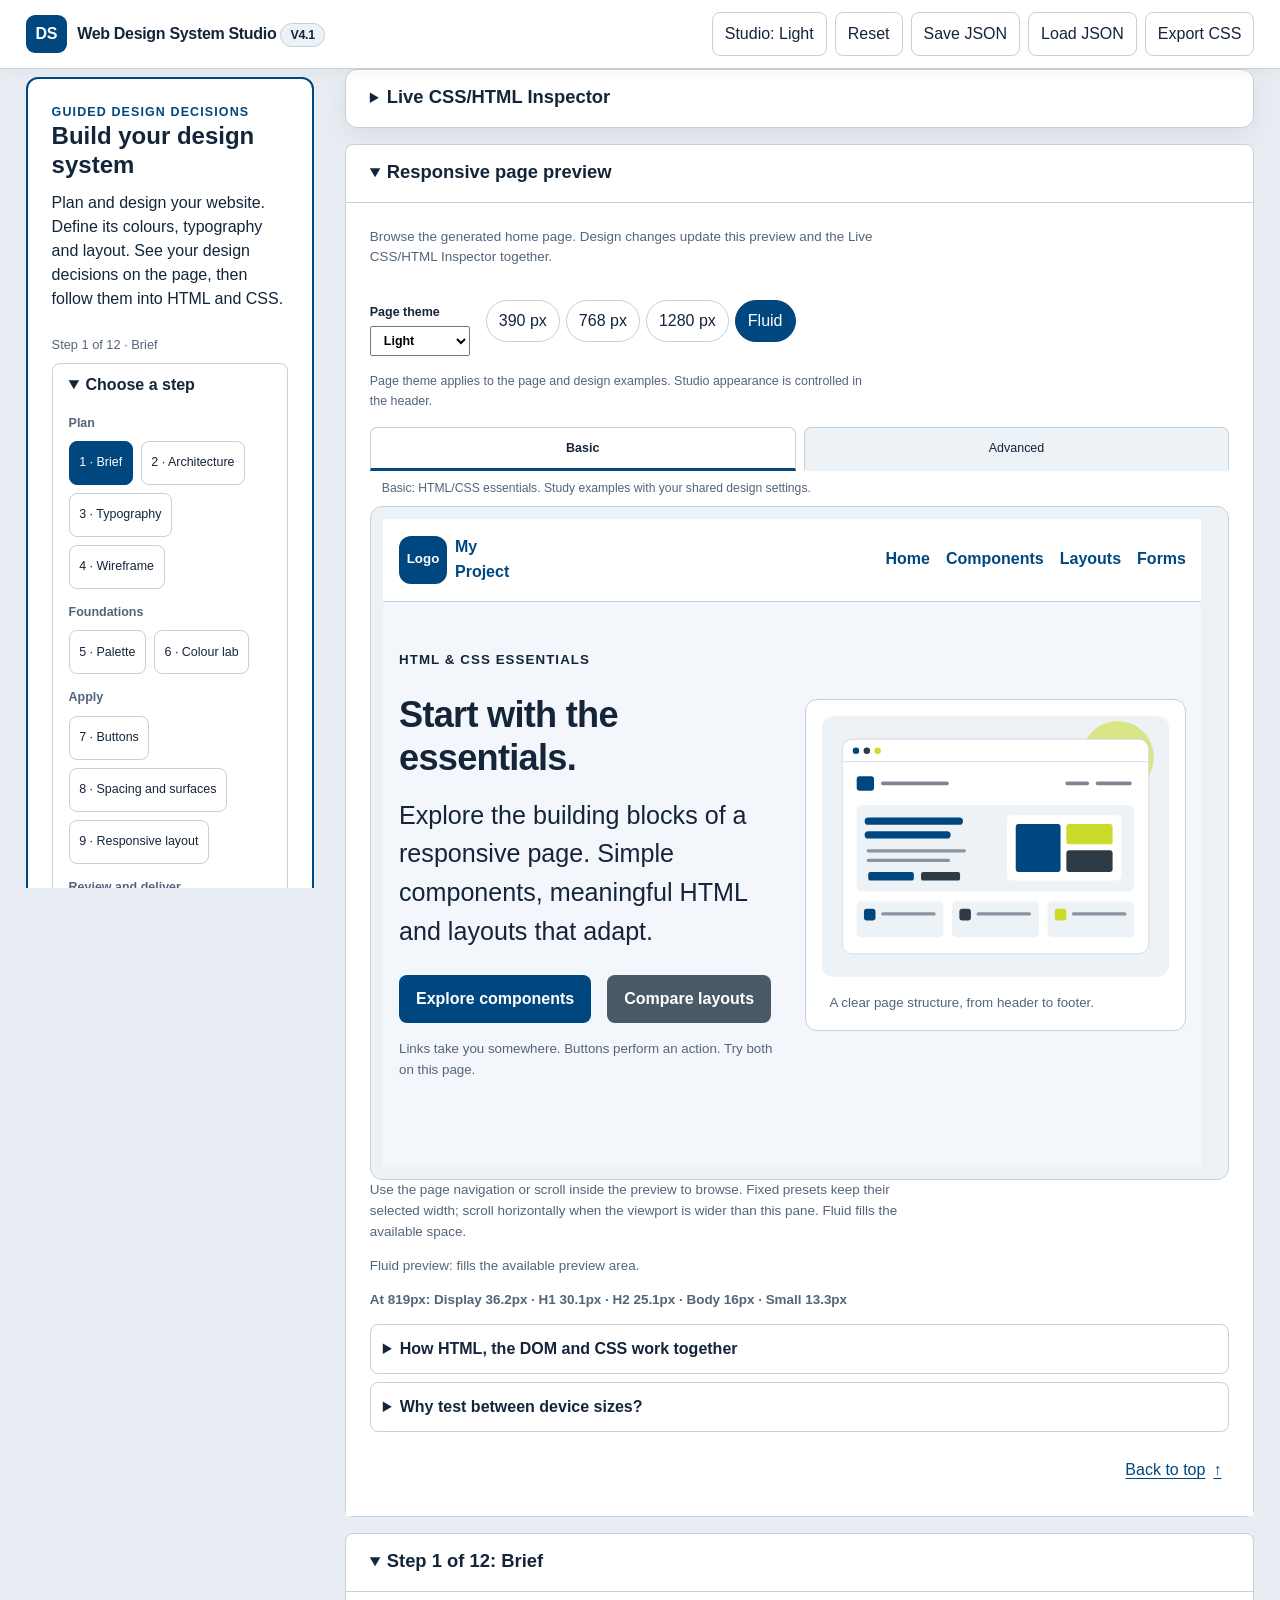
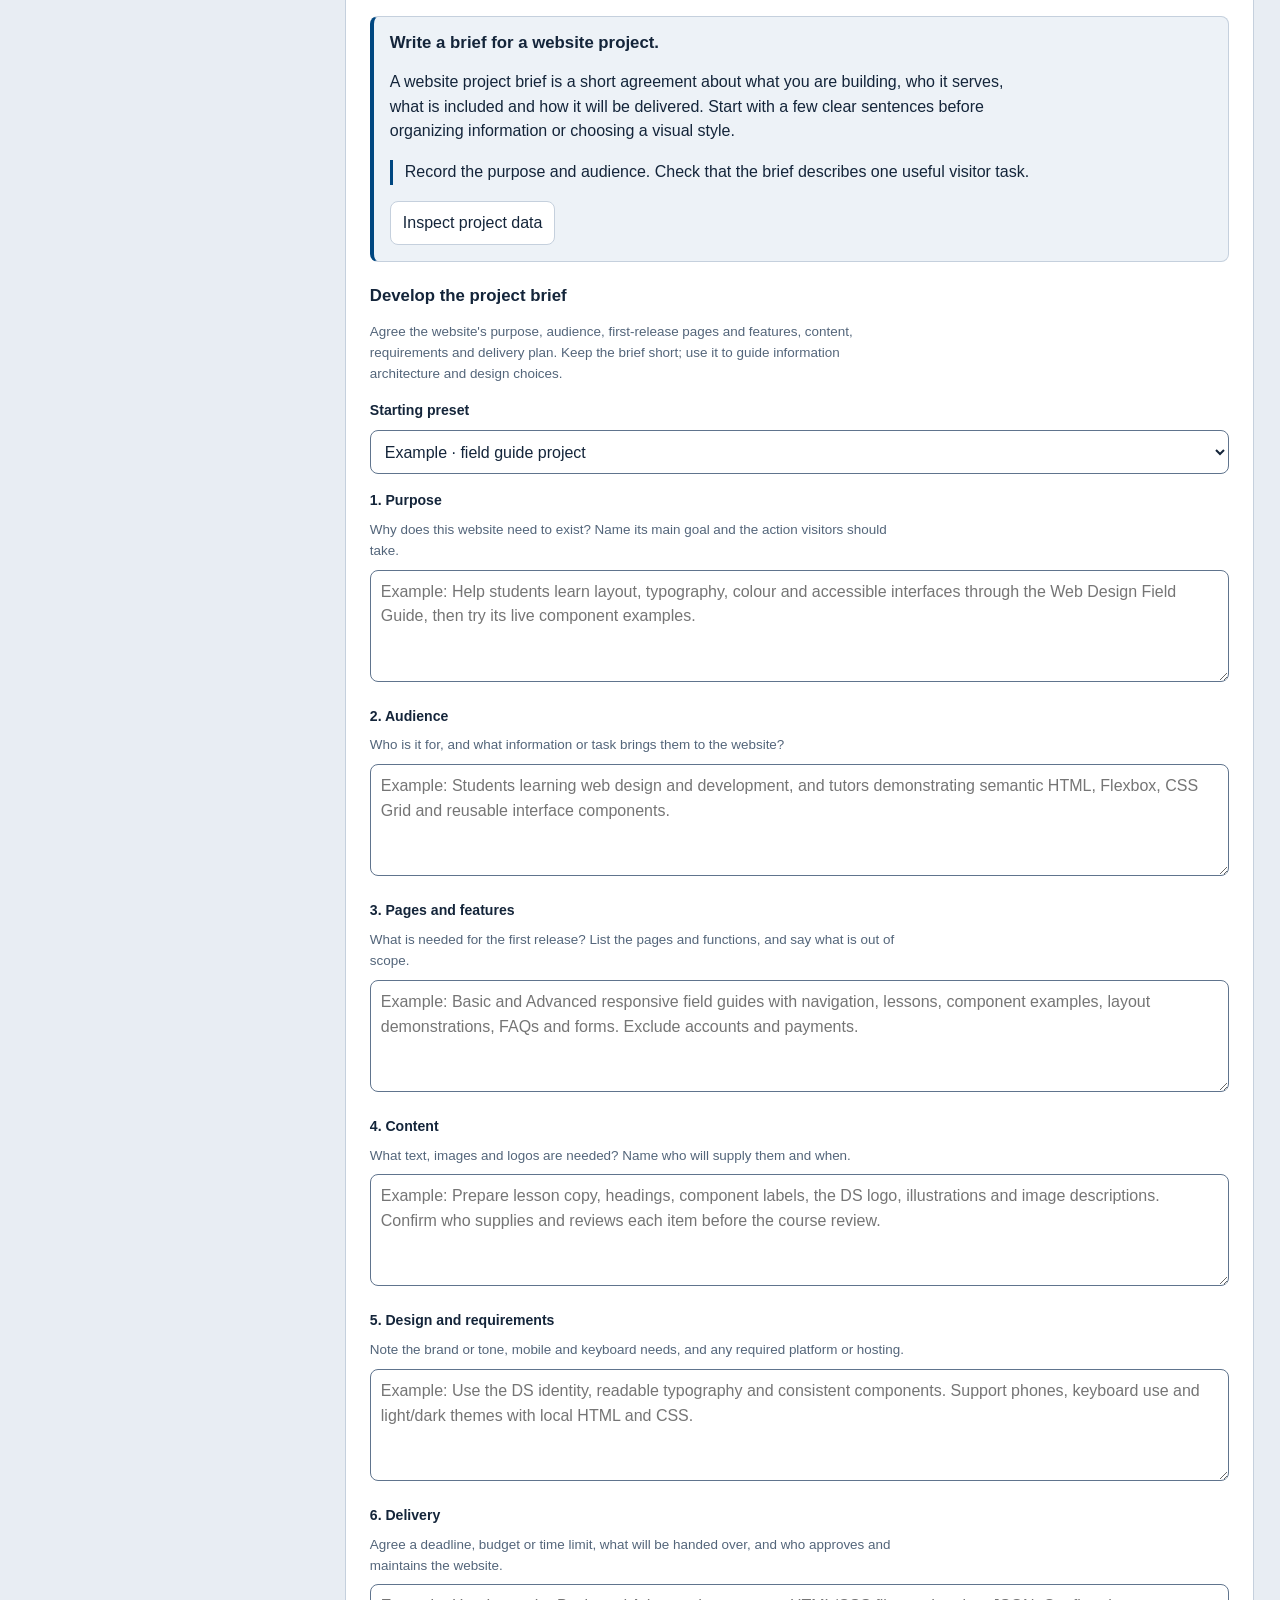
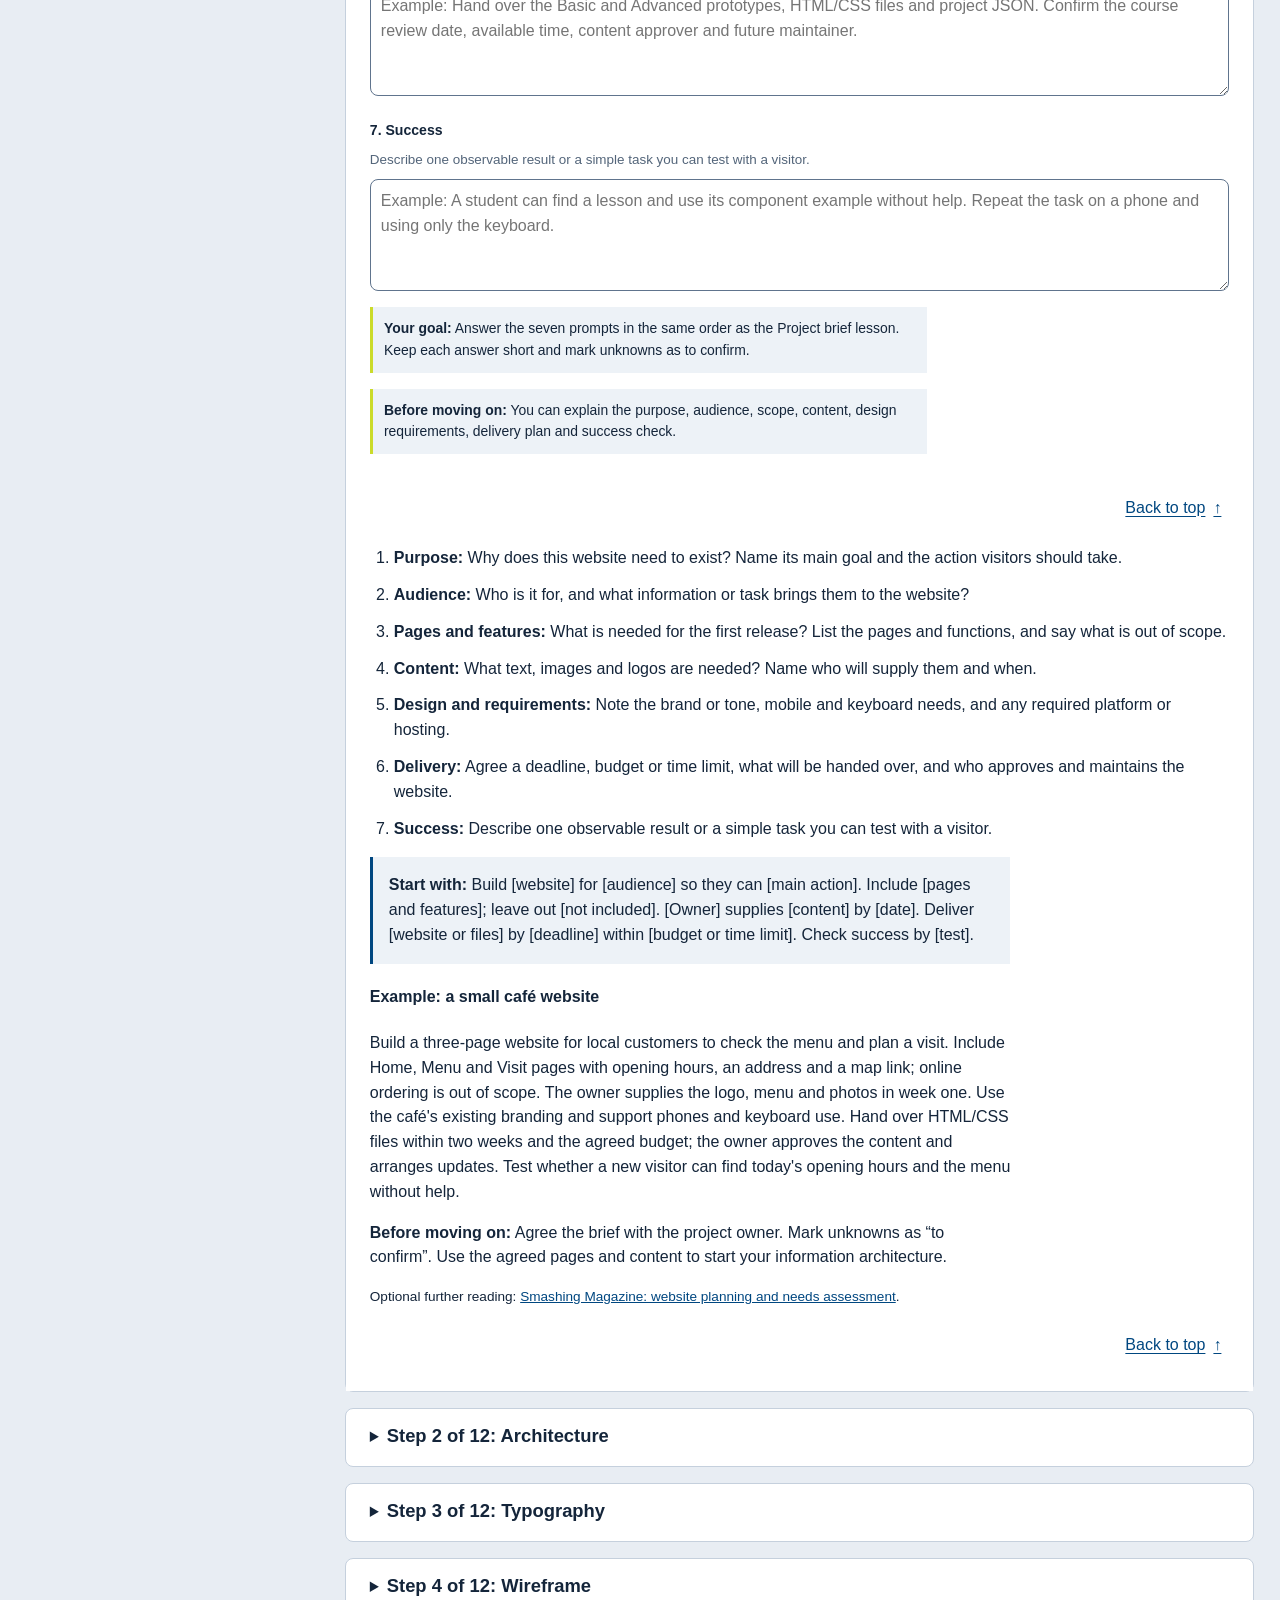
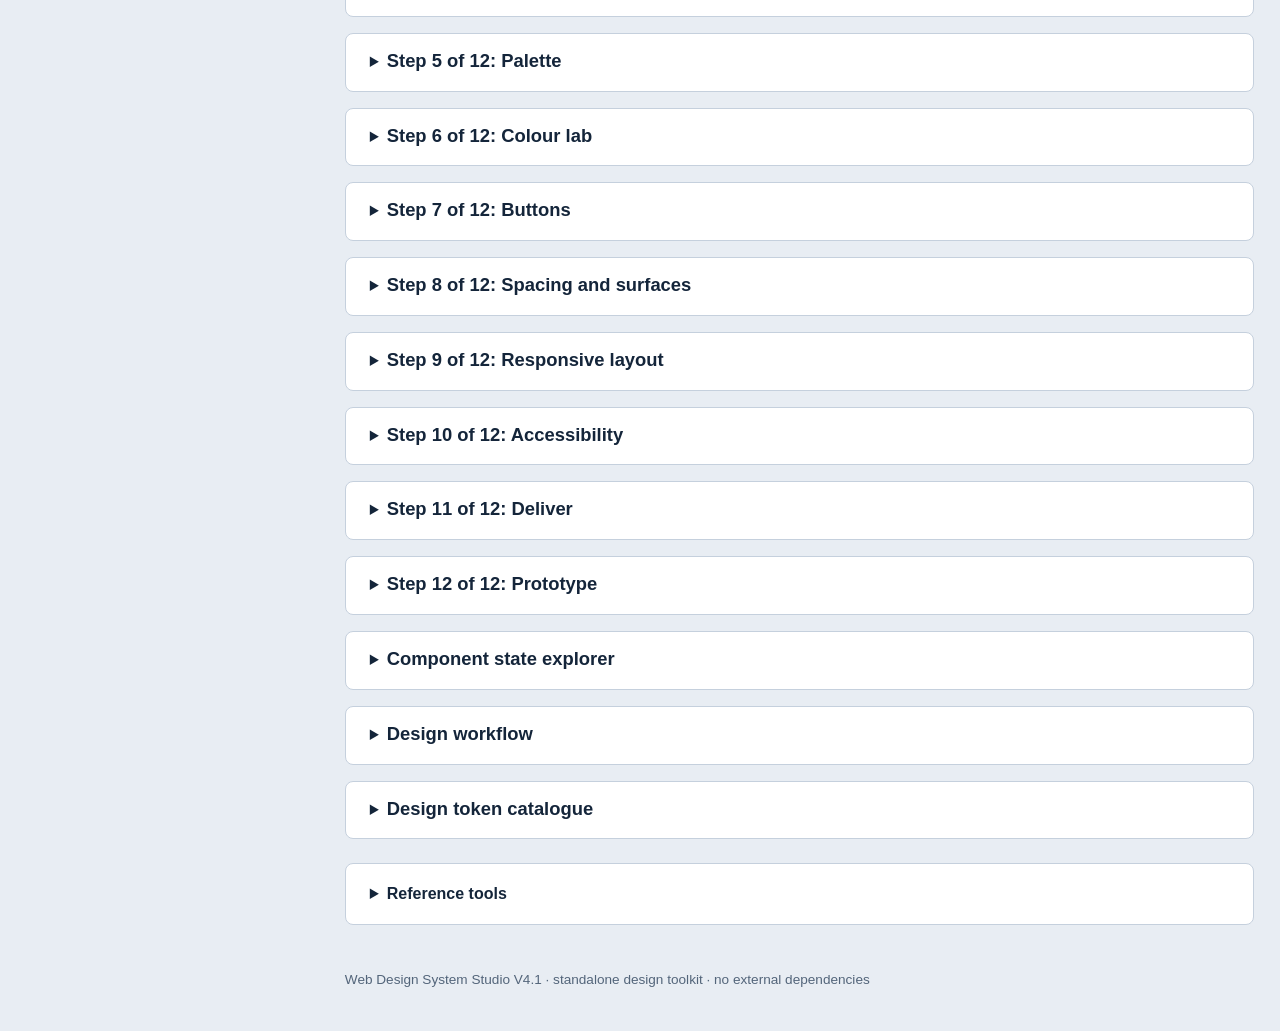
==== index.html @ edd6f5ad "Preserve reopened colour-repair sessions after delayed close events" ====
<!DOCTYPE html>
<html data-theme="light" lang="en">
  <head>
    <meta charset="utf-8" />
    <meta content="width=device-width,initial-scale=1" name="viewport" />
    <meta content="light dark" name="color-scheme" />
    <title>Web Design System Studio V4.1</title>
    <link rel="stylesheet" href="src/css/base-tokens.css?v=20261105-studio-appearance">
    <link rel="stylesheet" href="src/css/studio-appearance.css?v=20261105-studio-appearance">
    <link rel="stylesheet" href="src/css/layout.css?v=20261020-section-menu">
    <link rel="stylesheet" href="src/css/journey-library.css?v=20261020-wizard-divider">
    <link rel="stylesheet" href="src/css/button-lab.css?v=20261019-state-practices">
    <link rel="stylesheet" href="src/css/oklch-lab.css?v=20261019-typography">
    <link rel="stylesheet" href="src/css/state-explorer-outline.css?v=20261019-typography">
    <link rel="stylesheet" href="src/css/preview-typography.css?v=20261019-preview">
    <link rel="stylesheet" href="src/css/contrast-audit.css?v=20261019-typography">
    <link rel="stylesheet" href="src/css/font-sources.css?v=20261019-fonts">
    <link rel="stylesheet" href="src/css/content-architecture.css?v=20261111-architecture-tool-context">
    <link rel="stylesheet" href="src/css/palette-workspace.css?v=20261112-colour-token-flow">
    <link rel="stylesheet" href="src/css/palette-browser.css?v=20261112-palette-browser">
    <link rel="stylesheet" href="src/css/typography-workspace.css?v=20261112-type-heading-scroll">
    <link rel="stylesheet" href="src/css/wireframe-workspace.css?v=20261112-fidelity-tabs">
    <link rel="stylesheet" href="src/css/design-process.css?v=20261112-centre-brief">
    <link rel="stylesheet" href="src/css/responsive-design.css?v=20261021-responsive">
    <link rel="stylesheet" href="src/css/learning-path.css?v=20261104-home-links">
    <link rel="stylesheet" href="src/css/utility-lesson.css?v=20261106-local-css-first">
    <link rel="stylesheet" href="src/css/tailwind-bridge.css?v=20261105-tailwind-mapping">
    <link rel="stylesheet" href="src/css/spacing-lesson.css?v=20261103-spacing-lesson">
    <link rel="stylesheet" href="src/css/basic-homepage.css?v=20261103-basic-learning">
    <link rel="stylesheet" href="src/css/brand-palette.css?v=20261104-all-state-palettes">
  </head>
  <body>
    <a class="skip-link" href="#main">Skip to studio previews</a>
    <header class="topbar" id="studio-home" tabindex="-1">
      <div class="shell top-inner">
        <a class="brand" href="./" aria-label="Web Design System Studio home">
          <span class="brandmark">DS</span>
          <span>
            Web Design System Studio
            <small class="pill">V4.1</small>
          </span>
        </a>
        <div class="top-actions">
          <button id="themeToggle" type="button">Studio: Light</button>
          <button id="resetBtn" type="button">Reset</button>
          <button id="saveBtn" type="button">Save JSON</button>
          <button id="loadBtn" type="button">Load JSON</button>
          <input accept=".json,application/json"
                 class="visually-hidden"
                 id="loadFile"
                 type="file" />
          <button id="cssBtn" type="button">Export CSS</button>
        </div>
      </div>
    </header>
    <div class="shell">
      <div class="layout is-inspector-collapsed">
        <aside aria-label="Design system controls" class="sidebar">
          <section aria-labelledby="journeyTitle" class="panel studio-journey">
            <div class="journey-kicker">Guided design decisions</div>
            <h1 id="journeyTitle">Build your design system</h1>
            <p class="journey-purpose">
              Plan and design your website. Define its colours, typography and layout. See your design decisions on the page, then follow them into HTML and CSS.
            </p>
            <div aria-label="Builder steps" class="journey-steps" role="group">
              <button data-journey-step="0" type="button">1 &middot; Brief</button>
              <button data-journey-step="1" type="button">2 &middot; Architecture</button>
              <button data-journey-step="5" type="button">3 &middot; Typography</button>
              <button data-journey-step="2" type="button">4 &middot; Wireframe</button>
              <button data-journey-step="4" type="button">5 &middot; Palette</button>
              <button data-journey-step="6" type="button">6 &middot; Colour lab</button>
              <button data-journey-step="7" type="button">7 &middot; Buttons</button>
              <button data-journey-step="8" type="button">8 &middot; Spacing and surfaces</button>
              <button data-journey-step="9" type="button">9 &middot; Responsive layout</button>
              <button data-journey-step="10" type="button">10 &middot; Accessibility</button>
              <button data-journey-step="11" type="button">11 &middot; Deliver</button>
              <button data-journey-step="3" type="button">12 &middot; Prototype</button>
            </div>
            <div class="journey-pane" data-journey-pane="0" id="brief-editor">
              <h3 class="journey-stage-title">1. Write the project brief</h3>
              <p class="help">Agree the website's purpose, audience, first-release pages and features, content, requirements and delivery plan. Keep the brief short; use it to guide information architecture and design choices.</p>
              <details class="learning-note build-guide">
                <summary>What should I decide before changing styles?</summary>
                <div class="learning-content">
                  <dl>
                    <dt>Project name</dt><dd>Use a descriptive name so you can recognize saved designs and exports. This name is not a website address.</dd>
                    <dt>Starting preset</dt><dd>Example supplies a complete starting design. Choosing it again restores defaults; save or export work you want to keep first. Custom keeps your current choices for adaptation.</dd>
                    <dt>Audience and task</dt><dd>Use Purpose and Audience below to name the main visitor action and who needs it. For example: help community members find an event and register.</dd>
                    <dt>Website scope</dt><dd>List the pages, features and content needed for the first release, plus anything excluded. Use Content for the materials and their owner, Design and requirements for brand and technical needs, and Delivery for timing, budget, handover and approval.</dd>
                  </dl>
                  <p>The selected step marks your place in the builder; it does not validate your design. You can revisit any step.</p>
                  <p class="learning-reference">See <a href="#studio-section-7">Design workflow</a> for the full process.</p>
                </div>
              </details>

              <div class="field">
                <label for="jPreset">Starting preset</label>
                <select id="jPreset">
                  <option value="example">Example &middot; field guide project</option>
                  <option value="custom">Custom &middot; adapt the starter project</option>
                </select>
              </div>
              <div id="plan-brief-fields"></div>
              <p class="journey-tip">
                <strong>Your goal:</strong>
                Answer the seven prompts in the same order as the Project brief lesson. Keep each answer short and mark unknowns as to confirm.
              </p>
              <p class="journey-tip"><strong>Before moving on:</strong> You can explain the purpose, audience, scope, content, design requirements, delivery plan and success check.</p>
            </div>
            <div class="journey-pane" data-journey-pane="1" hidden>
              <h3 class="journey-stage-title">2. Map the information architecture</h3>
              <p class="help">Group and label the information your audience needs. Use the centre workspace to develop content plans and choose visitor sitemap destinations.</p>
              <div id="sitemap-editor"></div>
              <details class="learning-note"><summary>Edit information architecture as text</summary>
              <div class="field process-editor"><label for="plan-pages">Sitemap destination outline</label><textarea id="plan-pages" data-process-field="pages" maxlength="8400" rows="12" aria-describedby="plan-pages-help"></textarea><p class="help" id="plan-pages-help">Use this optional custom plan instead of automatic eyebrow and heading labels. Use the content outline above for the full website inventory and deeper nesting. Custom destination outlines are kept when switching samples. Use one entry per line, up to 64 lines, with Parent &gt; Child &gt; Detail for up to three levels and labels up to 64 characters. Labels are plain text, not URLs. Architecture can show this separate destination outline. Choose custom sitemap inclusion in its destination controls; excluding an entry does not remove website content. Only existing destinations become links.</p><button type="button" class="ghost" id="plan-use-sample">Use complete sample destination outline</button><p class="help" id="plan-sample-status" role="status"></p><a href="#process-ia">Review the full information architecture and sitemap preview</a></div>
              </details>
              <p class="journey-tip"><strong>Before moving on:</strong> Can someone predict where to find the information needed for the main task?</p>
            </div>
            <div class="journey-pane" data-journey-pane="2" hidden>
              <h3 class="journey-stage-title">3. Review the wireframe</h3>
              <p class="help">After Typography, check content fit in Low Fidelity. Revisit High Fidelity as palette and component choices develop. Both follow the live website layout.</p>
              <p class="journey-tip"><strong>Before moving on:</strong> Compare the narrow and wide wireframe. Does the reading order support the main task?</p>
            </div>
            <div class="journey-pane" data-journey-pane="3" hidden>
              <h3 class="journey-stage-title">12. Review the finished prototype</h3>
              <p class="help">Use the live page and exported HTML/CSS as your finished prototype. Test the task below with real content, themes, keyboard use and narrow layouts. The earlier linked task rehearsal remains available in the centre.</p>
              <div class="field process-editor"><label for="plan-prototypeTask">Task to test</label><textarea id="plan-prototypeTask" data-process-field="prototypeTask" maxlength="600" rows="5"></textarea></div>
              <div class="field process-editor"><label for="plan-prototypeNotes">Observations and next revision</label><textarea id="plan-prototypeNotes" data-process-field="prototypeNotes" maxlength="1600" rows="5"></textarea></div>
              <p class="journey-tip"><strong>Review the prototype:</strong> Ask someone to try the live page without coaching. Record hesitation and revise the design before handover.</p>
            </div>
            <div class="journey-pane" data-journey-pane="4" hidden="">
              <h3 class="journey-stage-title">5. Brand Palette and Main Palette</h3>
              <p class="help">Use your brief, architecture and wireframe to assign colours a purpose, then evaluate the combinations people will actually see.</p>
              <details class="learning-note build-guide">
                <summary>How do I choose and check my palette?</summary>
                <div class="learning-content">
                  <dl>
                    <dt>Primary UI colour</dt><dd>Sets the anchor for your main action colour family. Choose a distinguishable emphasis colour; it does not need to fill every surface.</dd>
                    <dt>Secondary UI colour</dt><dd>Provides a quieter, related family for secondary emphasis. It is not automatically the page background or body-text colour.</dd>
                    <dt>Accent colour</dt><dd>Highlights selected content or actions. An accent does not automatically mean success, warning or error; those feedback roles have their own controls.</dd>
                    <dt>Ramp method</dt><dd>RGB mix moves toward white or black. OKLCH varies perceptual lightness and chroma. Both preserve your anchor at step 500; neither guarantees readable combinations.</dd>
                    <dt>Themes and contrast</dt><dd>Light and dark modes derive different semantic shades from the same anchors. Inspect text against its actual background, including hover and active states; add words or icons when colour communicates meaning.</dd>
                  </dl>
                  <p class="learning-reference">Explore <a href="#studio-section-1">Colour systems</a>, then review <a href="#studio-section-5">Accessibility quick checks</a>.</p>
                </div>
              </details>

              <h4>Brand Palette</h4>
              <p class="help">Name each brand colour, then assign its token name. A token pairs a reusable name with a value, for example --brand-blue: #004780;. The example palette is a starting point.</p>
              <ul id="jBrandSwatches" class="brand-palette-list" tabindex="0" aria-label="Brand Palette colours"></ul>
              <details>
                <summary>Edit Brand Palette</summary>
                <p class="help">Edit, add or remove up to 24 named colours. Set a unique token suffix using lowercase letters, digits and hyphens; --brand- is added automatically. Changing a colour's display name keeps its token name. Renaming a token updates generated CSS. Main Palette dropdowns copy a colour when selected.</p>
                <p id="jBrandCount" class="help"></p>
                <div id="jBrandEditor"></div>
                <button id="jBrandAdd" class="ghost" type="button">Add brand colour</button>
              </details>
              <p id="jBrandStatus" class="help" role="status"></p>
              <h4 class="main-palette-title">Main Palette</h4>
              <p class="help">Assign each UI role from the Brand Palette, or use its colour picker for a custom value. Check contrast for the actual role and state.</p>
              <div class="field">
                <label for="jPrimaryBrand">Primary UI colour · Brand Palette</label>
                <select id="jPrimaryBrand"></select>
                <label for="jPrimary">Primary UI colour</label>
                <div class="fieldline">
                  <input id="jPrimary" type="color" value="#004780" />
                  <output id="jPrimaryOut">
                    #004780
                  </output>
                </div>
              </div>
              <div class="field">
                <label for="jSecondaryBrand">Secondary UI colour · Brand Palette</label>
                <select id="jSecondaryBrand"></select>
                <label for="jSecondary">Secondary UI colour</label>
                <div class="fieldline">
                  <input id="jSecondary" type="color" value="#495965" />
                  <output id="jSecondaryOut">
                    #495965
                  </output>
                </div>
              </div>
              <div class="field">
                <label for="jAccentBrand">Accent colour · Brand Palette</label>
                <select id="jAccentBrand"></select>
                <label for="jAccent">Accent colour</label>
                <div class="fieldline">
                  <input id="jAccent" type="color" value="#cbdb2a" />
                  <output id="jAccentOut">
                    #CBDB2A
                  </output>
                </div>
              </div>
              <section class="field" aria-labelledby="neutralPaletteTitle">
                <h4 id="neutralPaletteTitle">Neutral palette · derived from Primary UI</h4>
                <p class="help">Neutral greys borrow the Primary UI hue with a restrained tint. They update automatically with Primary UI and the ramp method.</p>
                <output id="neutralPaletteAnchor" aria-label="Derived neutral midpoint"></output>
              </section>
              <div class="field">
                <label for="jRamp">Ramp method</label>
                <select id="jRamp">
                  <option value="mix">RGB mix</option>
                  <option value="oklch" selected>OKLCH</option>
                </select>
              </div>
              <section id="palette-steps-controls" aria-labelledby="palette-steps-title">
                <h4 id="palette-steps-title">Generate palette steps</h4>
                <p class="help">Each Main Palette selection generates eleven shade tokens, from 50 to 950. Step 500 keeps your chosen colour. Neutral derives a softer midpoint from Primary UI and generates its own eleven steps. Steps update automatically when the colour or ramp method changes.</p>
                <div id="main-palette-steps"></div>
              </section>
              <section id="status-palette-steps-controls" aria-labelledby="status-palette-steps-title">
                <h4 id="status-palette-steps-title">Generate state palette steps</h4>
                <p class="help">Success, Warning and Danger each generate eleven steps, from 50 to 950. Step 500 preserves the current theme's semantic colour. Change these colours in Semantic colours; the ramp method above controls shade generation. Steps update automatically. Use words or icons as well as colour for feedback.</p>
                <p id="status-palette-theme" class="help"></p>
                <div id="status-palette-steps"></div>
              </section>
              <section class="page-background-editor" aria-labelledby="page-background-title">
                <h4 id="page-background-title">Webpage backgrounds</h4>
                <p class="help" id="page-background-help">Choose Body, Header, Main and Footer backgrounds for the current theme after defining your Brand and Main Palettes. All brand colours are available; selecting one copies its hex value. Cards and controls retain their surface colours.</p>
                <p class="help" id="background-opacity-help">Background opacity: 100% is solid; 0% is transparent. Text stays opaque. Body reveals a Surface-coloured canvas; Header, Main and Footer reveal Body. Changes apply to the current theme.</p>
                <fieldset class="background-region" id="body-background-controls">
                <legend>Body background</legend>
                <p class="help">Body is the canvas behind Header, Main and Footer. Main follows Body until you choose a separate Main background.</p>
                <label for="page-background-brand">Body · Brand or Neutral Palette</label><select id="page-background-brand"></select>
                <label for="page-background-colour">Body custom colour</label>
                <input id="page-background-colour" type="color" aria-describedby="page-background-help">
                <label for="page-background-hex">Body hex colour</label>
                <input id="page-background-hex" type="text" maxlength="7" pattern="#[0-9A-Fa-f]{6}" placeholder="#F3F6FA" aria-describedby="page-background-help">
                <label for="page-background-opacity">Body background opacity <output id="page-background-opacity-value">100%</output></label>
                <input id="page-background-opacity" type="range" min="0" max="100" step="1" value="100" aria-describedby="background-opacity-help">
                <p class="help" id="page-background-theme"></p>
                <button id="page-background-reset" type="button" class="ghost">Use default body background</button>
                </fieldset>
                <div id="webpage-region-controls"></div>
              </section>
              <p class="journey-tip">
                <strong>Try it:</strong>
                Change the primary colour and inspect buttons, surfaces and the generated CSS. Compare light and dark mode; do not assume an attractive colour has sufficient contrast.
              </p>
              <p class="journey-tip"><strong>Before moving on:</strong> You can explain each colour role and identify the foreground/background pairs you have checked.</p>
            </div>
            <div class="journey-pane" data-journey-pane="5" hidden="">
              <h3 class="journey-stage-title">3. Build a readable type scale</h3>
              <p class="help">Use the content organized in Architecture to choose body and heading fonts, a type scale, line heights and reading measure. Then check wrapping and content fit in Wireframe; refine the baseline as the layout develops.</p>
              <details class="learning-note build-guide">
                <summary>What do the typography controls change?</summary>
                <div class="learning-content">
                  <dl>
                    <dt>Font family</dt><dd>A font stack is an ordered set of fallbacks. System choices use installed fonts. Optional Google Fonts in the Typography studio load web fonts and show the matching HTML and CSS.</dd>
                    <dt>Body size</dt><dd>The base for the scale. Start with the 16 px example, then judge your content, audience and font. A slider value alone does not establish readability.</dd>
                    <dt>Scale ratio</dt><dd>Choose a named interval such as Minor Second or Major Third, or use a custom ratio. It multiplies each successive level: 16 px at the default Minor Third ratio (1.2) produces 19.2 px, 23.04 px and about 27.65 px. A larger ratio creates more dramatic size differences.</dd>
                    <dt>Line height</dt><dd>A unitless multiplier: 16 px text at 1.5 uses a 24 px line box. Give paragraphs breathing room without separating related lines too far.</dd>
                    <dt>Letter spacing</dt><dd>Heading and body spacing use em, so each adjustment scales with the text size. Check actual fonts and long labels; large negative values can crowd letters.</dd>
                    <dt>Fluid headings</dt><dd>The Typography studio lets you tune minimum/maximum viewports and the mobile heading percentage. Body and small text stay constant in this tool; larger headings use bounded fluid sizes.</dd>
                  </dl>
                  <p>Use real headings, a paragraph and long labels. Check narrow widths, font fallbacks and 200% text resize; visual size is separate from an HTML heading's structural level.</p>
                  <p class="learning-reference">Try the <a href="#studio-section-2">Typography studio and clamp calculator</a>. Read <a href="https://developer.mozilla.org/en-US/docs/Web/CSS/Reference/Properties/font-family">MDN: font stacks</a> and <a href="https://developer.mozilla.org/en-US/docs/Web/CSS/Reference/Properties/line-height">line height</a>.</p>
                </div>
              </details>

              <div class="field">
                <label for="jFont">System body font</label>
                <select id="jFont">
                  <option value="Arial, Helvetica, sans-serif">Arial · system font</option>
                  <option value="Georgia, 'Times New Roman', serif">Georgia · serif</option>
                  <option value="Verdana, Geneva, sans-serif">Verdana · sans-serif</option>
                  <option value="system-ui, sans-serif">System UI</option>
                </select>
              </div>
              <p class="help">Configure Google Fonts and separate heading/body fonts under Heading and body font sources below. The system font above is used in System fonts mode. <a href="#fontControls">Explore font-loading and fallback examples in the centre lesson.</a></p>
              <div class="field">
                <label for="jBase">Body size (px)</label>
                <div class="fieldline">
                  <input id="jBase" max="22" min="14" type="range" value="16" />
                  <output id="jBaseOut">
                    16px
                  </output>
                </div>
              </div>
              <div class="field"><label for="jScalePreset">Named type scale</label><select id="jScalePreset"></select></div>
              <div class="field">
                <label for="jRatio">Scale ratio</label>
                <div class="fieldline">
                  <input id="jRatio"
                         max="1.5"
                         min="1.05"
                         step="any"
                         type="range"
                         value="1.2" />
                  <output id="jRatioOut">
                    1.2
                  </output>
                </div>
              </div>
              <div class="field">
                <label for="jLeading">Body line-height</label>
                <div class="fieldline">
                  <input id="jLeading"
                         max="1.9"
                         min="1.3"
                         step="0.05"
                         type="range"
                         value="1.55" />
                  <output id="jLeadingOut">
                    1.55
                  </output>
                </div>
              </div>
              <div class="field">
                <label for="jHeadingTracking">Heading letter spacing (em) <output id="jHeadingTrackingOut">-0.02em</output></label>
                <input id="jHeadingTracking" type="range" min="-0.05" max="0.1" step="0.005" value="-0.02">
              </div>
              <div class="field">
                <label for="jBodyTracking">Body letter spacing (em) <output id="jBodyTrackingOut">0em</output></label>
                <input id="jBodyTracking" type="range" min="-0.02" max="0.12" step="0.005" value="0">
              </div>
              <p class="journey-tip">
                <strong>Try it:</strong>
                Compare display, heading and body sizes at mobile and desktop widths. Record your chosen sizes; check long headings and line wrapping.
              </p>
              <p class="journey-tip"><strong>Before moving on:</strong> Body text remains readable, headings form a clear hierarchy, and long text fits at narrow and wide widths.</p>
            </div>
            <div class="journey-pane" data-journey-pane="6" hidden="">
              <h3 class="journey-stage-title">7. Create consistent components</h3>
              <p class="help">Use repeatable spacing and surfaces so cards, forms and actions feel like one system.</p>
              <details class="learning-note build-guide">
                <summary>How do spacing, radius and themes work together?</summary>
                <div class="learning-content">
                  <dl>
                    <dt>Spacing base</dt><dd>Sets a repeatable unit. A 4 px base creates 8 px, 16 px and 24 px multiples. Use tighter gaps within a group and larger gaps between groups.</dd>
                    <dt>Corner radius</dt><dd>Shapes the general cards and demo controls. Keep related surfaces consistent; the Button Laboratory has its own radius setting.</dd>
                    <dt>Page theme</dt><dd>Switches the generated page and design examples between light and dark semantic roles. Studio appearance is independent. Dark mode changes colour relationships; it is not simply an inverted image. Inspect borders, text and focus separately.</dd>
                    <dt>Wizard refinements</dt><dd>Typography includes readability and responsive limits. Layout includes spacing, surfaces and grid rules. Accessibility includes control height, focus thickness, link cues and motion. Change one category at a time so its effect is clear.</dd>
                  </dl>
                  <p>Spacing separates content; padding creates room inside a component. A shadow is optional, and reducing surface opacity also fades its text. The Button Laboratory's geometry and state colours are edited separately from the general demos.</p>
                  <p class="learning-reference">Inspect <a href="#studio-section-3">Spacing, surfaces and component states</a> and <a href="#stateExplorer">Component State Explorer</a>.</p>
                </div>
              </details>

              <div class="field">
                <label for="jSpacing">Spacing base (px)</label>
                <div class="fieldline">
                  <input id="jSpacing" max="8" min="3" type="range" value="4" />
                  <output id="jSpacingOut">
                    4px
                  </output>
                </div>
              </div>
              <div class="field">
                <label for="jRadius">Corner radius (px)</label>
                <div class="fieldline">
                  <input id="jRadius" max="28" min="0" step="2" type="range" value="12" />
                  <output id="jRadiusOut">
                    12px
                  </output>
                </div>
              </div>
              <div class="field">
                <label for="jTheme">Page theme</label>
                <select id="jTheme">
                  <option value="light">Light</option>
                  <option value="dark">Dark</option>
                </select>
              </div>
              <section aria-labelledby="jSemanticTitle">
                <h4 id="jSemanticTitle">Semantic colour roles</h4>
                <p class="help">Give colours a job: text, surfaces, borders, actions and feedback. Edit the preview theme selected above; the other theme keeps its own colours.</p>
                <div class="field">
                  <label for="jSemanticRole">Role to view or edit</label>
                  <select id="jSemanticRole" aria-describedby="jSemanticHelp"></select>
                </div>
                <p id="jSemanticHelp" class="help"></p>
                <p><span id="jSemanticSwatch" class="repair-chip" aria-hidden="true"></span> <output id="jSemanticCurrent" for="jSemanticRole jTheme"></output></p>
                <div class="button-row">
                  <button id="jSemanticEdit" type="button" class="ghost">Preview / edit role colour</button>
                  <button id="jSemanticReset" type="button" class="ghost">Use generated colour</button>
                </div>
                <p class="help">Preview contrast effects before applying. Custom overrides stay fixed when the Main Palette changes; use generated colour to follow the palette again.</p>
              </section>
              <p class="journey-tip">
                <strong>Try it:</strong>
                Inspect cards, forms, borders, buttons and focus states. Resize the preview and compare the same components in light and dark themes.
              </p>
              <p class="journey-tip"><strong>Before moving on:</strong> Cards and fields have consistent spacing, readable surfaces and visible focus in both themes.</p>
            </div>
            <div class="journey-pane" data-journey-pane="7" hidden="">
              <h3 class="journey-stage-title">8. Design button variants and states</h3>
              <p class="help">Make an action easy to recognize, activate and understand before adding visual polish.</p>
              <details class="learning-note build-guide">
                <summary>Default state best practices: colour plus visible cues</summary>
                <div class="learning-content">
                  <p>Keep the button recognizable across states. Communicate meaning with text or shape as well as colour.</p>
                  <dl>
                    <dt>Hover</dt><dd>Underline the label while retaining the button's shape and size.</dd>
                    <dt>Keyboard focus</dt><dd>Keep a visible outline. An underline supplements focus; it does not replace the outline.</dd>
                    <dt>Active / pressed</dt><dd>Use a momentary inset appearance. This is different from a persistent selection.</dd>
                    <dt>Selected toggle</dt><dd>Show a checkmark and ring. Keep the label unchanged between off/on and update aria-pressed="false" or "true" in application code.</dd>
                    <dt>Loading</dt><dd>Show “Processing…” and a progress indicator at full opacity. Respect reduced motion; announce progress/completion and prevent duplicate submissions in application code. aria-busy alone does not disable an action.</dd>
                    <dt>Disabled</dt><dd>Use native disabled behaviour and explain the reason in nearby text when needed. A faded colour alone is insufficient.</dd>
                  </dl>
                  <p>These cues complement the contrast checks below. They do not repair unreadable text.</p>
                  <p class="learning-reference"><a href="https://www.w3.org/WAI/WCAG22/Understanding/use-of-color.html">W3C: use of colour</a> · <a href="https://www.w3.org/WAI/ARIA/apg/patterns/button/">W3C: button behaviour</a> · <a href="https://www.w3.org/WAI/WCAG22/Understanding/status-messages.html">W3C: status messages</a>.</p>
                </div>
              </details>
              <details class="learning-note build-guide">
                <summary>Which button settings are shared, and what should I test?</summary>
                <div class="learning-content">
                  <dl>
                    <dt>Variant and colour source</dt><dd>Choose the variant you are editing. Palette sources follow their colour anchors; fixed swatches and custom colours remain specific choices. Manual background or text overrides take precedence over a source.</dd>
                    <dt>Size and state</dt><dd>Size selects the live sample and exported example size; the comparison matrix uses medium buttons. State holds an interaction appearance for review. It does not implement a real action or workflow.</dd>
                    <dt>Padding and minimum height</dt><dd>Horizontal and vertical padding give the label room. Minimum height is a lower bound; padding, font size and wrapping can make a button taller. Small/large variants scale the base dimensions.</dd>
                    <dt>Radius, border and weight</dt><dd>Shape and emphasis should support the action's priority. These geometry settings are shared across button variants; they do not change only the selected variant.</dd>
                    <dt>Colour overrides</dt><dd>Default, hover and active foreground/background pairs are edited per variant. Outline and text variants start transparent; changing their background picker makes it an explicit colour.</dd>
                    <dt>Focus, motion and mobile width</dt><dd>Focus colour/width, transition duration and optional narrow-screen full width are shared button settings. Keep focus visible, respect reduced motion and test long labels.</dd>
                  </dl>
                  <p>Use an action label such as “Save changes”. Review every variant and state in both themes, including the separate focus and selection indicators, then test actual keyboard interaction.</p>
                  <p class="learning-reference">Compare the <a href="#buttonDesignLab">Button Design Laboratory</a>. Read <a href="https://www.w3.org/WAI/ARIA/apg/patterns/button/">W3C: button interaction</a> and <a href="https://www.w3.org/WAI/WCAG22/Understanding/target-size-minimum.html">target sizing and spacing</a>.</p>
                </div>
              </details>

              <details id="bdReview" class="bd-review">
                <summary>Review all variants and states</summary>
                <p class="help">Expand a variant and choose a state to inspect its contrast in both themes. Review means a required text or indicator pair is below target.</p>
                <p id="bdReviewSummary" class="help" role="status"></p>
                <div id="bdReviewVariants"></div>
              </details>
              <section id="bdReviewSelection" class="bd-review-selection" aria-labelledby="bdReviewTitle">
                <h4 id="bdReviewTitle">Selected state contrast</h4>
                <p id="bdContrast" class="help" role="status"></p>
                <p id="bdReviewHint" class="help"></p>
                <div id="bdReviewPairs"></div>
                <p class="help">Text target: 4.5:1. Focus and selection indicators: 3:1. Disabled controls are exempt. Boundary checks depend on whether the boundary identifies the control. Ratios cover the audited surfaces; test keyboard focus and real usage too. <a href="https://www.w3.org/WAI/WCAG22/Understanding/contrast-minimum.html">Text contrast guidance</a> · <a href="https://www.w3.org/WAI/WCAG22/Understanding/non-text-contrast.html">Non-text contrast guidance</a>.</p>
              </section>
              <div class="field">
                <label for="bdVariant">Variant to edit</label>
                <select id="bdVariant">
                  <option value="primary">Primary action</option>
                  <option value="secondary">Secondary action</option>
                  <option value="accent">Accent action</option>
                  <option value="outline">Outline action</option>
                  <option value="text">Text action</option>
                </select>
              </div>
              <div class="field">
                <label for="bdSource">Colour source for selected variant</label>
                <select id="bdSource">
                  <option value="primary">Theme primary</option>
                  <option value="secondary">Theme secondary</option>
                  <option value="accent">Theme accent</option>
                  <optgroup label="Example primary colours">
                    <option value="#FFFFFF">White</option>
                    <option value="#004780">Deep blue</option>
                    <option value="#495965">Dark grey</option>
                  </optgroup>
                  <optgroup label="Example accent colours">
                    <option value="#00BADC">Teal</option>
                    <option value="#5FC5BF">Turquoise</option>
                    <option value="#F37327">Orange</option>
                    <option value="#2B71B9">Accent blue</option>
                    <option value="#CBDB2A">Green</option>
                    <option value="#EF426F">Fuchsia</option>
                    <option value="#57B7E7">Light blue</option>
                    <option value="#FFEF00">Yellow</option>
                  </optgroup>
                  <option value="custom">Custom colour</option>
                </select>
                <p class="help">Example swatches provide a fixed reference. Theme colours update when the palette changes.</p>
              </div>
              <div class="field" hidden="" id="bdCustomWrap">
                <label for="bdCustom">Custom base colour</label>
                <div class="fieldline">
                  <input id="bdCustom" type="color" value="#004780" />
                  <output id="bdCustomOut">
                    #004780
                  </output>
                </div>
              </div>
              <div class="field">
                <label for="bdSize">Size to preview</label>
                <select id="bdSize">
                  <option value="sm">Small</option>
                  <option selected="" value="md">Medium</option>
                  <option value="lg">Large</option>
                </select>
              </div>
              <div class="field">
                <label for="bdState">State to inspect</label>
                <select id="bdState">
                  <option value="default">Default</option>
                  <option value="hover">Hover</option>
                  <option value="focus">Focus-visible</option>
                  <option value="active">Active / pressed</option>
                  <option value="disabled">Disabled</option>
                  <option value="loading">Loading</option>
                  <option value="selected">Toggle selected</option>
                </select>
              </div>
              <div class="field">
                <label for="bdPaddingX">
                  Horizontal padding ·
                  <output id="bdPaddingXOut">
                    16px
                  </output>
                </label>
                <input id="bdPaddingX" max="36" min="8" step="2" type="range" value="16" />
              </div>
              <div class="field">
                <label for="bdPaddingY">
                  Vertical padding ·
                  <output id="bdPaddingYOut">
                    8px
                  </output>
                </label>
                <input id="bdPaddingY" max="22" min="6" step="1" type="range" value="8" />
              </div>
              <div class="field">
                <label for="bdMinHeight">
                  Minimum height ·
                  <output id="bdMinHeightOut">
                    48px
                  </output>
                </label>
                <input id="bdMinHeight" max="64" min="36" step="2" type="range" value="48" />
              </div>
              <div class="field">
                <label for="bdRadius">
                  Button radius ·
                  <output id="bdRadiusOut">
                    8px
                  </output>
                </label>
                <input id="bdRadius" max="28" min="0" step="2" type="range" value="8" />
              </div>
              <div class="field">
                <label for="bdBorder">
                  Border width ·
                  <output id="bdBorderOut">
                    1px
                  </output>
                </label>
                <input id="bdBorder" max="4" min="1" type="range" value="1" />
              </div>
              <div class="field">
                <label for="bdWeight">Font weight</label>
                <select id="bdWeight">
                  <option value="400">Regular · 400</option>
                  <option value="500">Medium · 500</option>
                  <option selected="" value="600">Semibold · 600</option>
                  <option value="700">Bold · 700</option>
                </select>
              </div>
              <details>
                <summary>Advanced state colours and behaviour</summary>
                <div class="group-body">
                  <p class="control-hint">Colour overrides belong to the selected variant; focus, timing and mobile width settings affect the whole button system. Overrides remain fixed when you change a colour source, so recheck them after palette edits.</p>
                  <p class="control-hint">
                    <strong>Button text colours:</strong>
                    Set a separate foreground colour for default, hover, and active states. Changes apply to the selected variant and are included in CSS and project JSON.
                  </p>
                  <div class="field">
                    <label for="bdText">Default text colour (selected variant)</label>
                    <div class="fieldline">
                      <input id="bdText" type="color" value="#ffffff" />
                      <output id="bdTextOut">
                        #FFFFFF
                      </output>
                    </div>
                  </div>
                  <div class="field">
                    <label for="bdHoverText">Hover text colour (selected variant)</label>
                    <div class="fieldline">
                      <input id="bdHoverText" type="color" value="#ffffff" />
                      <output id="bdHoverTextOut">
                        #FFFFFF
                      </output>
                    </div>
                  </div>
                  <div class="field">
                    <label for="bdActiveText">Active text colour (selected variant)</label>
                    <div class="fieldline">
                      <input id="bdActiveText" type="color" value="#ffffff" />
                      <output id="bdActiveTextOut">
                        #FFFFFF
                      </output>
                    </div>
                  </div>
                  <div class="field">
                    <label for="bdDefaultBg">Default background colour</label>
                    <div class="fieldline">
                      <input id="bdDefaultBg" type="color" value="#004780" />
                      <output id="bdDefaultBgOut">
                        #004780
                      </output>
                    </div>
                    <p class="help">Outline/text buttons stay transparent until customized; the picker shows a solid colour because it cannot represent transparency.</p>
                  </div>
                  <div class="field">
                    <label for="bdBorderColor">Border colour</label>
                    <div class="fieldline">
                      <input id="bdBorderColor" type="color" value="#004780" />
                      <output id="bdBorderColorOut">
                        #004780
                      </output>
                    </div>
                  </div>
                  <div class="field">
                    <label for="bdHover">Hover background (selected variant)</label>
                    <div class="fieldline">
                      <input id="bdHover" type="color" value="#00345d" />
                      <output id="bdHoverOut">
                        #00345D
                      </output>
                    </div>
                  </div>
                  <div class="field">
                    <label for="bdActive">Active background (selected variant)</label>
                    <div class="fieldline">
                      <input id="bdActive" type="color" value="#002947" />
                      <output id="bdActiveOut">
                        #002947
                      </output>
                    </div>
                  </div>
                  <div class="field">
                    <label for="bdFocus">Focus ring colour</label>
                    <div class="fieldline">
                      <input id="bdFocus" type="color" value="#b86c20" />
                      <output id="bdFocusOut">
                        #B86C20
                      </output>
                    </div>
                  </div>
                  <div class="field">
                    <label for="bdFocusWidth">
                      Focus ring width ·
                      <output id="bdFocusWidthOut">
                        3px
                      </output>
                    </label>
                    <input id="bdFocusWidth" max="5" min="2" type="range" value="3" />
                  </div>
                  <div class="field">
                    <label for="bdMotion">
                      Transition duration ·
                      <output id="bdMotionOut">
                        150ms
                      </output>
                    </label>
                    <input id="bdMotion" max="350" min="0" step="25" type="range" value="150" />
                  </div>
                  <label class="checkrow">
                    <input id="bdMobileFull" type="checkbox" />
                    Full-width buttons on narrow screens
                  </label>
                </div>
              </details>
              <p class="journey-tip">
                <strong>Try it:</strong>
                Choose a variant and state in the review above, adjust its colours, and recheck both themes. Compare the state matrix and use Tab to test actual keyboard focus. The matrix simulates hover/focus; actual behaviour uses native selectors.
              </p>
              <button class="ghost" id="bdJump" type="button">View button laboratory →</button>
              <p class="journey-tip"><strong>Before moving on:</strong> Each variant has a clear purpose; its text, interaction states, focus and target area have been reviewed.</p>
            </div>
            <div class="journey-pane" data-journey-pane="8" hidden>
              <h3 class="journey-stage-title">9. Layout, spacing and surfaces</h3>
              <p class="help">Set the spacing unit, corners and borders. Configure grid wrapping in the Responsive phase. Multiples follow the spacing unit; compare cards and page sections in the centre lessons.</p>
              <div id="jLayoutControls"></div>
            </div>
            <div class="journey-pane" data-journey-pane="9" hidden>
              <h3 class="journey-stage-title">10. Responsive rules and breakpoints</h3>
              <p class="help">Start narrow. Add a layout change when content needs it, rather than targeting a device name. These settings apply to Basic and Advanced exports, not the studio panels.</p>
              <div class="field"><label for="responsive-stack">Narrow layout cutoff <output id="responsive-stackOut"></output></label><input id="responsive-stack" data-responsive-field="stack" type="range" min="480" max="960" step="1"></div>
              <div class="field"><label for="responsive-wide">Wide layout starts <output id="responsive-wideOut"></output></label><input id="responsive-wide" data-responsive-field="wide" type="range" min="800" max="1600" step="1"></div>
              <div class="field"><label for="responsive-maxWidth">Maximum page width <output id="responsive-maxWidthOut"></output></label><input id="responsive-maxWidth" data-responsive-field="maxWidth" type="range" min="960" max="1600" step="1"></div>
              <div class="field"><label for="responsive-gutter">Standard side gutters <output id="responsive-gutterOut"></output></label><input id="responsive-gutter" data-responsive-field="gutter" type="range" min="8" max="48" step="1"></div>
              <div class="field"><label for="responsive-wideGutter">Wide side gutters <output id="responsive-wideGutterOut"></output></label><input id="responsive-wideGutter" data-responsive-field="wideGutter" type="range" min="8" max="64" step="1"></div>
              <p class="help">At or below the narrow cutoff, main sections stack. At or above the wide start, wide gutters apply. The wide start stays at least 160px beyond the narrow cutoff. Gutters are independent of the spacing unit.</p>
              <p class="journey-tip"><strong>Try it:</strong> compare both samples just below and above your cutoffs. Check labels, navigation, forms and content order. Grid minimum and gap below control card wrapping independently.</p>
            </div>
            <div class="journey-pane" data-journey-pane="10" hidden>
              <h3 class="journey-stage-title">11. Accessibility and interaction</h3>
              <p class="help">Configure focus, control size, link cues and motion. Use the centre state explorer and contrast report to evaluate the results, then test with a keyboard.</p>
              <div id="jAccessibilityControls"></div>
            </div>
            <div class="journey-pane" data-journey-pane="11" hidden="">
              <h3 class="journey-stage-title">12. Review, export and implement</h3>
              <p class="help">Review the design, save a portable backup, and test the exported code in its destination.</p>
              <details class="learning-note build-guide">
                <summary>What should a complete handoff include?</summary>
                <div class="learning-content">
                  <dl>
                    <dt>Review evidence</dt><dd>Use the checklist as a reminder, not an automated pass. Record tested themes, widths, keyboard behaviour, text resizing and any remaining issues in your project notes.</dd>
                    <dt>CSS</dt><dd>Download the generated styles and apply the matching classes to semantic HTML. Review the generic page rules before integrating them into an existing site.</dd>
                    <dt>JSON</dt><dd>Backs up editable studio settings, including the brief, content map, wireframe/prototype notes, typography, advanced values and buttons. It does not contain your finished site's content, application logic or readiness ticks.</dd>
                    <dt>Static website</dt><dd>Download the homepage as <code>index.html</code> and its complete stylesheet as <code>tokens.css</code>. Save both in the same folder, then open <code>index.html</code>. The responsive menu and disclosures work without JavaScript; the sample form has no delivery backend.</dd>
                    <dt>Local save versus backup</dt><dd>Save project keeps an active design in this browser and autosaves later edits. Download JSON for a portable copy. New project or Reset starts an unsaved design.</dd>
                    <dt>Implementation</dt><dd>Add real content and behaviour, including validation and loading feedback. Retest the finished page: working studio previews do not guarantee a complete or accessible website.</dd>
                  </dl>
                  <p class="learning-reference">Use <a href="#studio-section-6">Inspect and export</a> for CSS, JSON and starter HTML; use the <a href="#studio-section-8">Token catalogue</a> for a filtered CSV reference.</p>
                </div>
              </details>

              <strong>Review → Test → Export → Implement</strong>
              <p class="help">
                Your project now includes a brief, content architecture, wireframe/prototype notes, foundation and semantic tokens, responsive typography and component examples. Before using it in a project, complete the human checks below.
              </p>
              <div class="journey-tip">
                <strong>Project readiness checklist (self-assessment)</strong>
                <div class="readiness-checks">
                  <label><input class="readiness-item" type="checkbox" /> I reviewed the brief and content map against the audience task.</label>
                  <label><input class="readiness-item" type="checkbox" /> I walked through the wireframe/prototype and recorded observations and revisions.</label>
                  <label>
                    <input class="readiness-item" type="checkbox" />
                    I can explain primary, supporting and accent colour roles.
                  </label>
                  <label>
                    <input class="readiness-item" type="checkbox" />
                    I checked text and component contrast in both themes.
                  </label>
                  <label>
                    <input class="readiness-item" type="checkbox" />
                    I compared typography on mobile and desktop and documented the scale.
                  </label>
                  <label>
                    <input class="readiness-item" type="checkbox" />
                    I checked breakpoints, responsive cards/forms and keyboard focus.
                  </label>
                  <label>
                    <input class="readiness-item" type="checkbox" />
                    I inspected button variants and all applicable interaction states, including keyboard focus.
                  </label>
                  <label>
                    <input class="readiness-item" type="checkbox" />
                    I exported CSS and backed up the project as JSON.
                  </label>
                </div>
                <p class="help" id="readinessStatus" role="status">
                  0 of 8 checks completed. These are self-reported, not automated accessibility tests.
                </p>
              </div>
              <div class="local-actions">
                <button id="jExportHtml" class="ghost" type="button" data-website-download="html">Download HTML (index.html)</button>
                <button id="jExportCss" class="ghost" type="button" data-website-download="css">Download CSS (tokens.css)</button>
                <button id="jExportJson" type="button">Download JSON</button>
                <button id="jViewCss" type="button">Inspect CSS</button>
              </div>
              <p class="journey-tip">
                Apply the CSS to semantic HTML, test at narrow and wide widths, and keep CSS plus JSON with your project files. Browser-local saves are not permanent backups.
              </p>
              <p class="journey-tip"><strong>Before moving on:</strong> You have CSS, a restorable JSON backup, usage notes and a tested starter page with its stylesheet linked correctly.</p>
            </div>
            <div class="journey-actions">
              <button id="jBack" type="button">← Back</button>
              <button id="jNext" type="button">Next →</button>
            </div>
            <div class="journey-status" id="jProgress" role="status">Step 1 of 12</div>
            <div class="local-projects">
              <hr />
              <h3>My local projects</h3>
              <p class="help">Saved only in this browser, on this device. No account or server.</p>
              <div class="field">
                <label for="jProject">Project name</label>
                <input id="jProject" maxlength="90" value="My Project" />
              </div>
              <div class="field">
                <label for="jProjects">Saved designs</label>
                <select id="jProjects"></select>
              </div>
              <div class="local-actions">
                <button id="jSaveLocal" type="button">Save project</button>
                <button id="jNewLocal" type="button">New project</button>
                <button id="jLoadLocal" type="button">Load</button>
                <button id="jDeleteLocal" type="button">Delete</button>
              </div>

              <details class="learning-note">
                <summary>Why keep a JSON backup?</summary>
                <div class="learning-content">
                  <p>Save project stores a copy in this browser. Later edits autosave to the active saved project. New project and Reset start an unsaved design.</p>
                  <p>Browser data can be cleared and does not sync across devices. Download JSON for a portable backup; use Load JSON to restore it.</p>
                </div>
              </details>
              <p class="journey-status" id="jSaveStatus" role="status">
                Example project is loaded into My Project. Save a copy to preserve changes.
              </p>
            </div>
          </section>
          <details class="studio-legacy">
            <summary>All parameters · Advanced editing</summary>
            <section class="panel">
              <h2>Configure foundations</h2>
              <p class="help">Changes update the previews and generated code immediately.</p>
              <div class="field">
                <label for="project">Project name</label>
                <input id="project" maxlength="90" value="My Project" />
              </div>
              <div class="field">
                <label for="method">Colour ramp method</label>
                <select id="method">
                  <option value="mix">RGB mix (white/black)</option>
                  <option value="oklch" selected>OKLCH lightness</option>
                </select>
              </div>
              <div class="field">
                <label for="primary">Primary colour</label>
                <div class="fieldline">
                  <input id="primary" type="color" value="#004780" />
                  <output id="primaryOut">
                    #004780
                  </output>
                </div>
              </div>
              <div class="field">
                <label for="secondary">Secondary UI colour (default: dark grey)</label>
                <div class="fieldline">
                  <input id="secondary" type="color" value="#495965" />
                  <output id="secondaryOut">
                    #495965
                  </output>
                </div>
              </div>
              <div class="field">
                <label for="accent">Featured accent (choose from Brand Palette)</label>
                <div class="fieldline">
                  <input id="accent" type="color" value="#cbdb2a" />
                  <output id="accentOut">
                    #CBDB2A
                  </output>
                </div>
              </div>
              <div class="field">
                <label for="brandAccent">Accent brand swatch</label>
                <select id="brandAccent">
                  <option value="">Custom accent (use picker above)</option>
                  <option value="#00BADC">Teal · #00BADC</option>
                  <option value="#5FC5BF">Turquoise · #5FC5BF</option>
                  <option value="#F37327">Orange · #F37327</option>
                  <option value="#2B71B9">Blue · #2B71B9</option>
                  <option value="#CBDB2A">Green · #CBDB2A</option>
                  <option value="#EF426F">Fuchsia · #EF426F</option>
                  <option value="#57B7E7">Light blue · #57B7E7</option>
                  <option value="#FFEF00">Yellow · #FFEF00</option>
                </select>
                <p class="help">
                  Brand swatches are project references. Generated tints and shades follow your Main Palette role choices.
                </p>
              </div>
              <hr />
              <div class="field">
                <label for="font">System body font</label>
                <select id="font">
                  <option value="Arial, Helvetica, sans-serif">Arial · sans-serif (system font)</option>
                  <option value="Georgia, 'Times New Roman', serif">Georgia · serif</option>
                  <option value="Verdana, Geneva, sans-serif">Verdana · sans-serif</option>
                  <option value="system-ui, sans-serif">System UI · sans-serif</option>
                </select>
              </div>
              <div class="field">
                <label for="base">Body font size</label>
                <div class="fieldline">
                  <input id="base" max="22" min="14" step="1" type="range" value="16" />
                  <output id="baseOut">
                    16px
                  </output>
                </div>
              </div>
              <div class="field">
                <label for="ratio">Typography ratio</label>
                <div class="fieldline">
                  <input id="ratio"
                         max="1.5"
                         min="1.05"
                         step="any"
                         type="range"
                         value="1.2" />
                  <output id="ratioOut">
                    1.2
                  </output>
                </div>
              </div>
              <div class="field">
                <label for="leading">Body line height</label>
                <div class="fieldline">
                  <input id="leading"
                         max="1.9"
                         min="1.3"
                         step="0.05"
                         type="range"
                         value="1.55" />
                  <output id="leadingOut">
                    1.55
                  </output>
                </div>
              </div>
              <div class="field">
                <label for="headingTracking">Heading letter spacing (em) <output id="headingTrackingOut">-0.02em</output></label>
                <input id="headingTracking" type="range" min="-0.05" max="0.1" step="0.005" value="-0.02">
              </div>
              <div class="field">
                <label for="bodyTracking">Body letter spacing (em) <output id="bodyTrackingOut">0em</output></label>
                <input id="bodyTracking" type="range" min="-0.02" max="0.12" step="0.005" value="0">
              </div>
              <hr />
              <div class="field">
                <label for="spacing">Spacing unit</label>
                <div class="fieldline">
                  <input id="spacing" max="8" min="3" step="1" type="range" value="4" />
                  <output id="spacingOut">
                    4px
                  </output>
                </div>
              </div>
              <div class="field">
                <label for="radius">Corner radius</label>
                <div class="fieldline">
                  <input id="radius" max="28" min="0" step="2" type="range" value="12" />
                  <output id="radiusOut">
                    12px
                  </output>
                </div>
              </div>
              <p class="help">
                The example project uses Arial as a locally available system font. Colours are illustrative starting points for your own design system.
              </p>
            </section>
            <section aria-labelledby="advancedTitle" class="panel studio-controls">
              <div class="section-head">
                <h2 id="advancedTitle">Advanced design parameters</h2>
                <button class="ghost" id="resetAdvanced" type="button">Reset</button>
              </div>
              <p class="help">
                Expand a category to tune the system. All controls update live previews and exported CSS. Component states are simulated for teaching.
              </p>
              <details>
                <summary>Interaction states</summary>
                <div class="group-body">
                  <div class="field">
                    <label for="advState">Demonstrate state</label>
                    <select id="advState">
                      <option value="default">Default</option>
                      <option value="hover">Hover</option>
                      <option value="focus">Focus-visible</option>
                      <option value="active">Active / pressed</option>
                      <option value="disabled">Disabled</option>
                      <option value="selected">Selected</option>
                      <option value="invalid">Invalid</option>
                      <option value="success">Valid / success</option>
                      <option value="readonly">Read-only</option>
                      <option value="loading">Loading</option>
                    </select>
                  </div>
                  <div class="field">
                    <label for="advFocus">Focus outline thickness</label>
                    <div class="inline-range">
                      <input id="advFocus" max="6" min="2" step="1" type="range" value="3" />
                      <output id="advFocusOut">
                      </output>
                    </div>
                  </div>
                  <div class="field">
                    <label for="advHeight">Control height</label>
                    <div class="inline-range">
                      <input id="advHeight" max="64" min="34" type="range" value="48" />
                      <output id="advHeightOut">
                      </output>
                    </div>
                  </div>
                  <p class="control-hint">Choose a state, then inspect Component State Explorer. Focus thickness must remain visible; control height is a minimum, not a guarantee of a suitable touch target. Test the actual rendered size and spacing.</p>
                </div>
              </details>
              <details>
                <summary>Semantic colours and feedback</summary>
                <div class="group-body">
                  <p class="control-hint">
                    These editable semantic roles are distinct from your Brand Palette reference swatches. They set the
                    <strong>light theme</strong>
                    feedback colours; the dark theme keeps its own preset values. Success, warning and error also need meaningful text; a focus colour must contrast with adjacent surfaces.
                  </p>
                  <div id="advColors"></div>
                </div>
              </details>
              <details>
                <summary>Typography and readability</summary>
                <div class="group-body">
                  <p class="control-hint">Weight controls emphasis; measure limits line length. Start near 60–70ch for paragraphs, then judge your actual font and content. Letter spacing is shown in em; use the Typography studio controls for direct adjustment. Negative letter spacing can crowd small text.</p>
                  <div class="field">
                    <label for="advWeight">Heading weight</label>
                    <select id="advWeight">
                      <option value="600">600 · Semibold</option>
                      <option selected="" value="700">700 · Bold</option>
                      <option value="800">800 · Extra bold</option>
                    </select>
                  </div>
                  <div class="field">
                    <label for="advMeasure">Reading measure (ch)</label>
                    <div class="inline-range">
                      <input id="advMeasure" max="85" min="40" type="range" value="65" />
                      <output id="advMeasureOut">
                      </output>
                    </div>
                  </div>
                  <div class="field">
                    <label for="advTracking">Heading letter spacing (em × 100)</label>
                    <div class="inline-range">
                      <input id="advTracking" max="10" min="-5" step="0.5" type="range" value="-2" />
                      <output id="advTrackingOut">
                      </output>
                    </div>
                  </div>
                </div>
              </details>
              <details>
                <summary>Surfaces, borders and elevation</summary>
                <div class="group-body">
                  <p class="control-hint">Use borders and surface changes to clarify groups. Opacity fades text and controls too; use the preview to check whether content remains readable.</p>
                  <div class="field">
                    <label for="advBorder">Border width</label>
                    <div class="inline-range">
                      <input id="advBorder" max="4" min="1" type="range" value="1" />
                      <output id="advBorderOut">
                      </output>
                    </div>
                  </div>
                  <div class="field">
                    <label for="advShadow">Elevation</label>
                    <select id="advShadow">
                      <option value="none">None</option>
                      <option value="subtle">Subtle</option>
                      <option value="medium">Medium</option>
                      <option value="strong">Strong</option>
                    </select>
                  </div>
                  <div class="field">
                    <label for="advOpacity">Muted surface opacity (%)</label>
                    <div class="inline-range">
                      <input id="advOpacity" max="100" min="20" type="range" value="100" />
                      <output id="advOpacityOut">
                      </output>
                    </div>
                  </div>
                </div>
              </details>
              <details>
                <summary>Responsive and layout</summary>
                <div class="group-body">
                  <p class="control-hint">Minimum card width influences when columns wrap. Gap separates tracks; alignment places cards vertically within their grid area (start, centre or stretch). Test intermediate widths as well as the presets.</p>
                  <div class="field">
                    <label for="advColumns">Card grid minimum width</label>
                    <div class="inline-range">
                      <input id="advColumns"
                             max="320"
                             min="150"
                             step="10"
                             type="range"
                             value="210" />
                      <output id="advColumnsOut">
                      </output>
                    </div>
                  </div>
                  <div class="field">
                    <label for="advGap">Grid gap (px)</label>
                    <div class="inline-range">
                      <input id="advGap" max="32" min="4" type="range" value="24" />
                      <output id="advGapOut">
                      </output>
                    </div>
                  </div>
                  <div class="field">
                    <label for="advAlign">Content alignment</label>
                    <select id="advAlign">
                      <option value="start">Start</option>
                      <option value="center">Center</option>
                      <option selected="" value="stretch">Stretch</option>
                    </select>
                  </div>
                </div>
              </details>
              <details>
                <summary>Accessibility and motion</summary>
                <div class="group-body">
                  <div class="checkrow">
                    <input id="advReduce" type="checkbox" />
                    <label for="advReduce">Reduce demo animations</label>
                  </div>
                  <div class="checkrow">
                    <input checked="" id="advUnderline" type="checkbox" />
                    <label for="advUnderline">Underline links</label>
                  </div>
                  <div class="field">
                    <label for="advMotion">Transition duration (ms)</label>
                    <div class="inline-range">
                      <input id="advMotion" max="500" min="0" step="25" type="range" value="150" />
                      <output id="advMotionOut">
                      </output>
                    </div>
                  </div>
                  <p class="control-hint">Motion duration is in milliseconds: 150ms is 0.15 seconds. Keep link underlines or another non-colour cue. The Button Laboratory has its own transition setting; test reduced-motion preferences in the finished page.</p>
                </div>
              </details>
            </section>
          </details>
        </aside>
        <div class="studio-right">
            <details id="studioInspector" aria-label="Live generated CSS, HTML and project JSON" class="studio-code-dock is-collapsed">
              <summary id="inspectorToggle"><h2>Live CSS/HTML Inspector</h2></summary>
              <div class="studio-dock-header">
                <div>
                  <p>Updates as you change the parameters</p>
                </div>
                <button id="dockCopy" type="button">Copy CSS</button>
              </div>
              <div id="dockCodePanel">
              <div id="dockLearning" hidden>
                <div class="dock-focus">
                  <label for="dockSection">Study a section</label>
                  <select id="dockSection" aria-describedby="dockFocusHelp">
                    <option value="all">Complete file</option>
                    <option value="basics">Page basics: normal flow</option>
                    <option value="header">Header: responsive navigation</option>
                    <option value="hero">Hero: Grid</option>
                    <option value="skills">Components: Flexbox</option>
                    <option value="toolkit">Layouts: Grid</option>
                    <option value="form">Forms: controls and feedback</option>
                    <option value="footer">Footer: navigation</option>
                  </select>
                  <small id="dockFocusHelp">Copy uses this view. Download saves the complete file.</small>
                </div>
              </div>
              <details id="exampleConnections" class="example-connections" hidden>
                <summary>Example, rule and tokens</summary>
                <label for="studyExample">Study an example</label><select id="studyExample"></select>
                <div class="button-row"><button id="studyPick" type="button" aria-pressed="false">Select in preview</button><button id="studyPreview" type="button">Show example</button><button id="studyCode" type="button">Find rule in CSS</button></div>
                <p id="studyExplanation" class="help"></p><pre id="studyRule" aria-label="Generated CSS rule" tabindex="0"></pre>
                <div id="studyTokens"></div><p id="studyStatus" class="help" role="status"></p>
              </details>
              <div class="studio-dock-tabs" role="tablist" aria-label="Inspector code language">
                <button id="dockTabCss" type="button" role="tab" aria-selected="true" aria-controls="dockCss">CSS</button>
                <button id="dockTabHtml" type="button" role="tab" aria-selected="false" aria-controls="dockCss" tabindex="-1">HTML</button>
                <button id="dockTabJson" type="button" role="tab" aria-selected="false" aria-controls="dockCss" tabindex="-1">Project JSON</button>
              </div>
              <div class="studio-dock-theme">
                <label for="dockTheme">Page theme</label>
                <select id="dockTheme" aria-describedby="dockThemeHelp"><option value="light">Light</option><option value="dark">Dark</option></select>
                <small id="dockThemeHelp">Shared with the preview. CSS includes both themes.</small>
              </div>
              <div class="studio-dock-actions">
                <button id="dockDownload" type="button">Download tokens.css</button>
                <button aria-expanded="false" id="dockToggle" type="button" aria-controls="studioInspector">Expand code</button>
              </div>
              <pre aria-label="Generated CSS code" aria-labelledby="dockTabCss" aria-describedby="dockNote" role="tabpanel" id="dockCss" tabindex="0"></pre>
              <p class="studio-dock-note" id="dockNote">
                Brand → semantic → component rules. Save tokens.css beside the sample index.html.
              </p>
              </div>
            </details>
          <main id="main">
              <details class="studio-section" id="studio-section-4" open>
              <summary><h2>1. Responsive page preview</h2></summary>
              <section class="panel">
                <div class="section-head">
                  <div>

                    <p class="help">Browse the generated home page. Design changes update this preview and the Live CSS/HTML Inspector together.</p>
                  </div>
                  <div class="preview-controls">
                    <label class="preview-theme" for="previewTheme">Page theme
                      <select id="previewTheme"><option value="light">Light</option><option value="dark">Dark</option></select>
                    </label>
                    <p class="help preview-theme-help">Page theme applies to the page and design examples. Studio appearance is controlled in the header.</p>
                    <div aria-label="Preview width" class="tabs" role="group">
                    <button aria-pressed="false" class="tab" data-width="mobile" type="button">390 px</button>
                    <button aria-pressed="false" class="tab" data-width="tablet" type="button">768 px</button>
                    <button aria-pressed="false" class="tab" data-width="desktop" type="button">1280 px</button>
                    <button aria-pressed="true" class="tab" data-width="fluid" type="button">Fluid</button>
                    </div>
                  </div>
                </div>
              <div class="studio-dock-tabs studio-dock-modes" role="tablist" aria-label="Website sample complexity">
                <button id="dockModeBasic" type="button" role="tab" aria-selected="true" aria-controls="dockSamplePanel">Basic</button>
                <button id="dockModeAdvanced" type="button" role="tab" aria-selected="false" aria-controls="dockSamplePanel" tabindex="-1">Advanced</button>
              </div>
              <div id="dockSamplePanel" role="tabpanel" aria-labelledby="dockModeBasic">
                <p id="sampleModeHelp" class="help">Basic: HTML/CSS essentials. Study examples with your shared design settings.</p>
                <div class="preview-shell" id="previewShell" role="region" aria-label="Responsive page viewport" tabindex="0">
                  <div class="preview-frame" data-width="fluid" id="previewFrame">
                    <iframe id="previewPage" title="Live generated home page" sandbox="allow-same-origin allow-forms" srcdoc="<!doctype html><html lang='en'><head><meta charset='utf-8'></head><body></body></html>"></iframe>
                  </div>
                </div>
              </div>
                <p class="help">
                  Use the page navigation or scroll inside the preview to browse. Fixed presets keep their selected width; scroll horizontally when the viewport is wider than this pane. Fluid fills the available space.
                </p>
                <p class="help" id="previewWidthStatus" role="status" aria-live="polite"></p>
                <p class="help"
                   id="responsiveTypeReadout"
                   role="status"
                   aria-live="polite"></p>

              <details class="learning-note" id="html-css-foundations">
                <summary>How HTML, the DOM and CSS work together</summary>
                <div class="learning-content">
                  <p><strong>HTML (HyperText Markup Language)</strong> describes elements, their meaning and their nesting. The browser parses this markup to create the <strong>DOM (Document Object Model)</strong>: a tree of node objects, including elements and text.</p>
                  <pre tabindex="0" aria-label="HTML showing a section with two children"><code>&lt;section class="card"&gt;
  &lt;h2&gt;A reusable card&lt;/h2&gt;
  &lt;p&gt;The card content.&lt;/p&gt;
&lt;/section&gt;</code></pre>
                  <p>The section is the parent of the heading and paragraph; those two children are siblings. Their nesting expresses document relationships. Classes label elements so CSS selectors can match them.</p>
                  <pre tabindex="0" aria-label="CSS styling paragraph children of a card"><code>.card &gt; p {
  color: var(--text);
}</code></pre>
                  <p><strong>CSS (Cascading Style Sheets)</strong> supplies rules that assign property values to matching elements. Here, <code>color</code> is a property and <code>var(--text)</code> supplies its value. The cascade resolves competing declarations; some properties inherit from parents. CSS controls presentation and layout while HTML retains its structure and meaning.</p>
                  <p>Thinking of elements as objects is useful: the browser creates those DOM objects from HTML. CSS properties describe their presentation; DOM objects also have their own properties and methods.</p>
                  <p><strong>Try it:</strong> inspect HTML to follow the element relationships, then inspect CSS to follow a class selector to its properties and design tokens.</p>
                  <p class="learning-reference">Read more: <a href="https://html.spec.whatwg.org/multipage/introduction.html#a-quick-introduction-to-html">HTML and the DOM</a> and <a href="https://www.w3.org/TR/selectors/#data-model">CSS selectors and element trees</a>.</p>
                </div>
              </details>
              <details class="learning-note">
                <summary>Why test between device sizes?</summary>
                <div class="learning-content">
                  <p>A responsive layout adapts to available space, not a list of devices. These width presets are checkpoints; Fluid helps you explore the space your browser provides.</p>
                  <ul>
                    <li><strong>Grid</strong> arranges rows and columns; <code>auto-fit</code> fits as many tracks as space permits, while <code>minmax()</code> bounds their size.</li>
                    <li>The preview renders the generated HTML and CSS inside its own viewport, including the same viewport-relative type sizes and media queries as the downloaded page.</li>
                    <li>Inspect long labels, wrapping, reading order and controls. Horizontal scrolling inside this inspection panel is intentional; the finished page should reflow.</li>
                  </ul>
                  <p><strong>Try it:</strong> change grid minimum width and gap in wizard step 10, Responsive. Find where a card needs to wrap, then test just above and below that width.</p>
                  <p class="learning-reference">Read more: <a href="https://web.dev/learn/design">web.dev: responsive design</a> and <a href="https://developer.mozilla.org/en-US/docs/Web/CSS/Guides/Grid_layout/Basic_concepts">MDN: CSS Grid</a>.</p>
                </div>
              </details>
              </section>
            </details>
            <details class="studio-section" id="process-brief">
              <summary><h2>2. Project brief</h2></summary>
              <section class="panel"></section>
            </details>
            <details class="studio-section" id="process-ia">
              <summary><h2>3. Information architecture</h2></summary>
              <section class="panel"></section>
            </details>
            <details class="studio-section" id="process-wireframe">
              <summary><h2>4. Wireframing</h2></summary>
              <section class="panel"></section>
            </details>
            <details class="studio-section" id="process-prototype">
              <summary><h2>5. Prototyping</h2></summary>
              <section class="panel"></section>
            </details>
            <details class="studio-section" id="brandPalette">
              <summary><h2>6. Brand Colour Palette</h2></summary>
              <section class="panel">
              <div class="section-head">
                <div>

                  <p class="help">
                    These are your project's named brand colours. Choose a Main Palette role below, then click any swatch to apply that colour. The responsive preview, generated CSS and guided controls update together.
                  </p>
                </div>
                <button class="ghost" id="brandEditPalette" type="button">Edit Brand Palette</button>
              </div>
              <h3>Current Main Palette</h3>
              <dl id="brandRoleAssignments" class="brand-role-assignments">
                <div><dt>Primary UI colour</dt><dd><span class="brand-palette-chip" data-role-chip="primary" aria-hidden="true"></span><span id="brandCurrentPrimary"></span></dd></div>
                <div><dt>Secondary UI colour</dt><dd><span class="brand-palette-chip" data-role-chip="secondary" aria-hidden="true"></span><span id="brandCurrentSecondary"></span></dd></div>
                <div><dt>Accent colour</dt><dd><span class="brand-palette-chip" data-role-chip="accent" aria-hidden="true"></span><span id="brandCurrentAccent"></span></dd></div>
              </dl>
              <div class="field brand-role-picker">
                <label for="brandApplyRole">Choose the UI role to change</label>
                <select id="brandApplyRole" aria-describedby="brandApplyHelp">
                  <option value="primary">Primary UI colour</option>
                  <option value="secondary">Secondary UI colour</option>
                  <option value="accent">Accent colour</option>
                </select>
              </div>
              <p class="help" id="brandApplyHelp">Every swatch can be used for any role. Selecting a role prepares the action; clicking a swatch applies its HEX value. Check contrast in both themes.</p>
              <p class="help" id="brandFeedback" role="status">Choose a role, then click a swatch below.</p>
              <div class="brand-grid" id="brandSwatches" role="group" aria-label="Brand colours to apply to a Main Palette role"></div>

              <details class="learning-note">
                <summary>Why separate palette swatches from colour roles?</summary>
                <div class="learning-content">
                  <p>A swatch records a colour; a semantic role describes its job. The same blue can support several roles, and a role can use a different shade in dark mode.</p>
                  <ul>
                    <li><strong>Brand reference:</strong> a named colour such as <code>--brand-blue</code>, edited in the Brand Palette.</li>
                    <li><strong>Foundation:</strong> a generated ramp value such as <code>--primary-500</code>, based on the Main Palette choice.</li>
                    <li><strong>Semantic:</strong> <code>--primary</code> for an action background and <code>--on-primary</code> for its text.</li>
                    <li><strong>Component:</strong> <code>--button-primary-bg</code> for one button variant. Inspect component tokens too when customizing buttons.</li>
                  </ul>
                  <p>Tokens are CSS custom properties, not class names. A local component class such as <code>.ds-button--primary</code> uses those values to style an HTML element. The same decisions can later support a small local utility or an optional Tailwind theme mapping.</p>
                  <p><strong>Try it:</strong> choose Secondary UI colour, then click a swatch. Check the Current Main Palette summary and the secondary actions in the responsive preview. Switch themes and compare foreground/background contrast. Fixed Button Wizard overrides keep their own colours until edited.</p>
                  <p class="learning-reference">Read more: <a href="https://designsystem.digital.gov/design-tokens/">USWDS design tokens</a>.</p>
                </div>
              </details>

              <p class="help">
                Applying a swatch copies its HEX into one UI role. Editing or removing a brand reference later preserves that role's current colour; click a swatch again to apply a new value. Use Edit Brand Palette to change the named references.
              </p>
            </section>
            </details>
            <details class="studio-section" id="studio-section-1">
              <summary><h2>7. Colour systems</h2></summary>
              <section class="panel">
              <div class="section-head">
                <div>

                  <p class="help">Each ramp has 11 steps. The centre step (500) preserves your chosen HEX value.</p>
                </div>
                <span class="pill" id="rampMethodLabel">OKLCH</span>
              </div>
              <section class="oklch-workbench" aria-labelledby="oklchTitle">
                <div class="section-head">
                  <div>
                    <h3 id="oklchTitle">Interactive OKLCH colour wheel</h3>
                    <p class="help">Explore hue around the wheel and chroma from centre to edge. Adjust perceptual lightness separately, then apply the colour to a palette anchor. Its ramp and theme roles update; step 500 preserves your chosen colour.</p>
                  </div>
                  <span class="pill">Perceptual colour lab</span>
                </div>
                <div class="oklch-workspace">
                  <div class="oklch-wheel-wrap">
                    <canvas id="oklchWheel"
                            width="340"
                            height="340"
                            role="img"
                            aria-label="Interactive hue and chroma colour wheel. Use the accessible sliders to change the selection."></canvas>
                    <div class="oklch-wheel-cross" id="oklchWheelCross" aria-hidden="true"></div>
                  </div>
                  <div class="oklch-editor">
                    <div class="field">
                      <label for="oklchRole">Colour role to edit</label><select id="oklchRole">
                        <option value="primary">Primary</option>
                        <option value="secondary">Supporting</option>
                        <option value="accent">Accent</option>
                      </select>
                    </div>
                    <div class="field">
                      <label for="oklchLight">
                        Perceptual lightness (L) <output id="oklchLightOut"></output>
                      </label>
                      <input id="oklchLight" type="range" min="0" max="100" step="1">
                    </div>
                    <div class="field">
                      <label for="oklchChroma">
                        Chroma (C) <output id="oklchChromaOut"></output>
                      </label>
                      <input id="oklchChroma" type="range" min="0" max="0.4" step="0.005">
                    </div>
                    <div class="field">
                      <label for="oklchHue">
                        Hue (h) <output id="oklchHueOut"></output>
                      </label>
                      <input id="oklchHue" type="range" min="0" max="359" step="1">
                    </div>
                    <div class="oklch-result">
                      <div id="oklchSwatch" class="oklch-selected-swatch"></div>
                      <div>
                        <strong id="oklchHex">#004780</strong>
                        <div id="oklchCoords" class="help"></div>
                        <div id="oklchGamut" class="help" role="status"></div>
                      </div>
                    </div>
                    <div class="button-row">
                      <button type="button" id="oklchApply" class="ghost">Apply to selected role</button>
                      <button type="button" id="oklchReset" class="ghost">Load current role colour</button>
                      <button type="button" id="oklchDefault" class="ghost" aria-describedby="oklchResetHelp">Reset selected role to default</button>
                    </div>
                    <p id="oklchResetHelp" class="help">Load discards an unapplied experiment. Reset restores the selected palette role to its starter colour and updates the preview and exports.</p>
                  </div>
                </div>
                <p class="help">The wheel shows an sRGB display approximation. At its edges, out-of-gamut chroma is reduced automatically. The ramp generator varies lightness toward its endpoints and gently reduces chroma at the extremes. The example swatches remain unchanged.</p>
                <details class="learning-note">
                  <summary>How does OKLCH work, and how should I explore the wheel?</summary>
                  <div class="learning-content">
                    <p>OKLCH separates perceived lightness from colour intensity and hue. This makes it useful for exploring related colours without adjusting red, green and blue channels individually. Perceptual uniformity is an approximation, not a guarantee that every colour looks equally bright.</p>
                    <ul>
                      <li><strong>L — lightness:</strong> the lightness axis runs from black at 0% to white at 100%. Move the lightness slider to explore lighter or darker colours; it is separate from your position on the wheel.</li>
                      <li><strong>C — chroma:</strong> move from the centre toward the edge to increase colour intensity. At zero chroma the colour is neutral, so changing hue has no visible effect. This tool's 0.4 limit is a control range, not a universal gamut boundary.</li>
                      <li><strong>h — hue:</strong> move around the circle to change the colour family. Hue is an angle; 0° and 360° meet at the same point.</li>
                      <li><strong>sRGB gamut:</strong> some combinations cannot be represented in sRGB. The tool reduces chroma for its HEX preview, so several vivid selections can look similar even though their requested OKLCH coordinates differ.</li>
                    </ul>
                    <p><strong>Try this sequence:</strong></p>
                    <ol>
                      <li>Choose Primary, Supporting or Accent. This loads that palette anchor into the wheel.</li>
                      <li>Keep lightness steady and compare hues. Then lower chroma to create a quieter colour. Drag the wheel or use the labelled sliders with the keyboard.</li>
                      <li>Adjust lightness and watch the HEX swatch and gamut message. The coordinates describe your requested selection; HEX shows the sRGB result.</li>
                      <li>Select <strong>Apply to selected role</strong> to update the anchor and its ramp. Review the resulting text/background pairs in both themes.</li>
                    </ol>
                    <p>Exploring does not change the project until you apply. <strong>Load current role colour</strong> discards an uncommitted exploration and reloads the selected anchor; it does not restore the example defaults.</p>
                    <p><strong>Check contrast separately:</strong> OKLCH lightness is not WCAG relative luminance. Equal lightness values do not establish a passing contrast ratio, and a vivid colour does not automatically make a readable button.</p>
                    <p class="learning-reference">Read more: <a href="https://developer.mozilla.org/en-US/docs/Web/CSS/Reference/Values/color_value/oklch">MDN: OKLCH syntax and colour coordinates</a>. Then use <a href="#studio-section-5">Accessibility quick checks</a> to inspect the generated colour pairs.</p>
                  </div>
                </details>
              </section>
              <div id="ramps"></div>
              <h3>Semantic colour roles</h3>
              <div class="swatch-grid" id="semanticSwatches"></div>
              <details>
                <summary>How does the ramp generator work?</summary>
                <ul>
                  <li>
                    <strong>RGB Mix:</strong>
                    interpolate each red, green and blue channel toward white for lighter steps, or black for darker steps. Round channels to whole numbers.
                  </li>
                  <li>
                    <strong>OKLCH:</strong>
                    convert the anchor to perceptual lightness, chroma and hue; vary lightness and gently reduce chroma at the extremes; convert back to sRGB while reducing out-of-gamut chroma.
                  </li>
                  <li>Neither method automatically guarantees contrast or an attractive palette. Review each role and theme.</li>
                  <li>
                    Supporting and accent colours are independent anchors. Choose them for their purpose in the interface, then test the resulting combinations.
                  </li>
                </ul>
              </details>

              <details class="learning-note">
                <summary>Why use ramps and semantic colours?</summary>
                <div class="learning-content">
                  <p>Ramps provide related shades for surfaces, text and interaction states. Step numbers are this tool's naming convention; step 500 is an anchor, not a contrast rating.</p>
                  <ul>
                    <li><strong>Lightness</strong> changes perceived brightness; <strong>chroma</strong> changes colour intensity; <strong>hue</strong> identifies the colour family.</li>
                    <li>A screen's <strong>gamut</strong> is its reproducible colour range. The wheel reduces chroma when converting an out-of-gamut selection to sRGB HEX.</li>
                    <li>Success, warning and error colours communicate meaning. Pair them with text or an icon, and check them in both themes.</li>
                  </ul>
                  <p><strong>Try it:</strong> keep the anchor fixed, compare RGB mix with OKLCH, then inspect the text/background pairs in Accessibility quick checks.</p>
                  <p class="learning-reference">Read more: <a href="https://developer.mozilla.org/en-US/docs/Web/CSS/Reference/Values/color_value/oklch">MDN: OKLCH colour</a>.</p>
                </div>
              </details>
              </section>
            </details>
            <details class="studio-section" id="studio-section-2">
              <summary><h2>8. Typography studio</h2></summary>
              <section class="panel">

              <p class="help">
                A modular scale multiplies or divides the base size by the selected ratio. Compare roles and inspect fluid heading CSS.
              </p>
              <div id="fontControls" class="font-controls">
                <h3>Fonts and CDN integration</h3>
                <div class="field">
                  <label for="fontSource">Font source</label>
                  <select id="fontSource" aria-describedby="fontSourceHelp">
                    <option value="system">System fonts (offline)</option>
                    <option value="google">Google Fonts (CDN)</option>
                  </select>
                  <p id="fontSourceHelp" class="help">Google Fonts mode contacts fonts.googleapis.com and fonts.gstatic.com. System fonts work offline. Font choices are saved with your project.</p>
                </div>
                <div id="fontSystemOptions" class="field">
                  <label for="fontSystemHeading">System heading font</label>
                  <select id="fontSystemHeading"></select>
                  <p class="help">Choose the system body font in the left controls or guided builder.</p>
                </div>
                <div id="fontGoogleOptions" hidden>
                  <div class="grid2">
                    <div class="field"><label for="fontGoogleBody">Body font</label><select id="fontGoogleBody"></select></div>
                    <div class="field"><label for="fontGoogleHeading">Heading font</label><select id="fontGoogleHeading"></select></div>
                  </div>
                  <fieldset class="font-weights" aria-describedby="fontWeightsHelp">
                    <legend>Font weights to include</legend>
                    <div class="font-weight-options">
                      <label for="fontWeight400"><input id="fontWeight400" type="checkbox" value="400">400 Regular</label>
                      <label for="fontWeight500"><input id="fontWeight500" type="checkbox" value="500">500 Medium</label>
                      <label for="fontWeight600"><input id="fontWeight600" type="checkbox" value="600">600 Semibold</label>
                      <label for="fontWeight700"><input id="fontWeight700" type="checkbox" value="700">700 Bold</label>
                      <label for="fontWeight800"><input id="fontWeight800" type="checkbox" value="800">800 Extra bold</label>
                      <label for="fontWeight900"><input id="fontWeight900" type="checkbox" value="900">900 Black</label>
                    </div>
                  </fieldset>
                  <p id="fontWeightsHelp" class="help"></p>
                </div>
                <label class="font-fallback" for="fontFallback"><input id="fontFallback" type="checkbox" disabled>Show fallback fonts in previews</label>
                <p class="help">Comparison only: exports keep the selected fonts. Check heading wraps, button widths and page layout.</p>
                <p id="fontLoadStatus" class="help font-status" role="status">Using system fonts. No external font requests.</p>
                <button id="fontRetry" type="button" class="ghost" hidden>Retry font loading</button>
                <details class="learning-note">
                  <summary>How do CDN fonts work?</summary>
                  <div class="learning-content">
                    <p>The HTML link requests a stylesheet from Google. That stylesheet supplies <code>@font-face</code> rules; the browser then downloads font files for the styles and characters it needs. No JavaScript font loader or API key is needed for these curated choices.</p>
                    <p><code>preconnect</code> prepares the stylesheet and font-file connections. The font-file connection uses <code>crossorigin</code>. <code>display=swap</code> shows fallback text while a web font loads; text may reflow when it arrives.</p>
                    <p>Weights such as 400, 600 and 700 describe regular, semibold and bold. Request the weights your page uses. The fallback stack lets text remain readable when a font is unavailable. These examples follow your selections and appear in the Live CSS/HTML Inspector.</p>
                    <h4>HTML: place in the head</h4>
                    <pre class="font-code"><code id="fontHtmlCode"></code></pre>
                    <h4>CSS: assign heading and body families</h4>
                    <pre class="font-code"><code id="fontCssCode"></code></pre>
                    <p class="learning-reference">Read the <a href="https://developers.google.com/fonts/docs/css2">Google Fonts CSS API guide</a>. Inter, Source Sans 3 and Literata use the SIL Open Font License; see the <a href="https://github.com/google/fonts">Google Fonts catalogue and licences</a>.</p>
                  </div>
                </details>
              </div>
              <div class="grid2">
              <div class="field">
                <label for="typoHeadingTracking">Heading letter spacing (em) <output id="typoHeadingTrackingOut">-0.02em</output></label>
                <input id="typoHeadingTracking" type="range" min="-0.05" max="0.1" step="0.005" value="-0.02">
              </div>
              <div class="field">
                <label for="typoBodyTracking">Body letter spacing (em) <output id="typoBodyTrackingOut">0em</output></label>
                <input id="typoBodyTracking" type="range" min="-0.02" max="0.12" step="0.005" value="0">
              </div>
              </div>
              <div class="grid2">
                <div class="component">
                  <h3>Mobile specimen · 375 px</h3>
                  <div id="mobileType"></div>
                </div>
                <div class="component">
                  <h3>Desktop specimen · 1280 px</h3>
                  <div id="desktopType"></div>
                </div>
              </div>
              <section class="clamp-lab" aria-labelledby="clampLabTitle">
                <div class="section-head">
                  <div>
                    <h3 id="clampLabTitle">Interactive Clamp Calculator</h3>
                    <p class="help">Explore how base size, modular ratio, viewport boundaries and mobile scaling generate CSS <code>clamp()</code>. Changes update the typography examples, page preview and CSS inspector.</p>
                  </div>
                  <button type="button" class="ghost" id="clampReset">Reset responsive limits</button>
                </div>
                <div class="clamp-grid">
                  <div class="component">
                    <h4>1 · Typography foundation</h4>
                    <p class="help">Base font and modular ratio use the Studio's existing controls.</p>
                    <div class="field"><label for="clampScalePreset">Named type scale</label><select id="clampScalePreset"></select></div>
                    <label for="clampBase">
                      Base size: <output id="clampBaseOut">16px</output></label><input id="clampBase" type="range" min="14" max="22" step="1" value="16"><label for="clampRatio">Scale ratio: <output id="clampRatioOut">1.2</output></label><input id="clampRatio"
       type="range"
       min="1.05"
       max="1.5"
       step="any"
       value="1.2"><label for="clampRole">Typography level</label><select id="clampRole">
                      <option value="5">Display</option>
                      <option value="4">H1</option>
                      <option value="3" selected>H2</option>
                      <option value="0">Body</option>
                      <option value="-1">Small</option>
                      </select>
                    </div>
                    <div class="component">
                      <h4>2 · Responsive boundaries</h4>
                      <label for="clampMinWidth">
                        Minimum viewport: <output id="clampMinWidthOut">375px</output></label><input id="clampMinWidth"
       type="range"
       min="320"
       max="600"
       step="5"
       value="375"><label for="clampMaxWidth">Maximum viewport: <output id="clampMaxWidthOut">1280px</output></label><input id="clampMaxWidth"
       type="range"
       min="900"
       max="1600"
       step="10"
       value="1280"><label for="clampFactor">Mobile heading size (% of desktop): <output id="clampFactorOut">82%</output></label><input id="clampFactor"
       type="range"
       min="0.7"
       max="1"
       step="0.01"
       value="0.82"><p class="help">This percentage scales larger headings down at the minimum viewport. It is separate from the named type-scale ratio; body and small text stay constant.</p>
                    </div>
                  </div>
                  <div class="component clamp-result">
                    <h4>3 · Explore the viewport</h4>
                    <label for="clampViewport">
                      Viewport width: <output id="clampViewportOut">768px</output></label><input id="clampViewport"
       type="range"
       min="320"
       max="1600"
       step="1"
       value="768">
                    <div class="clamp-metrics">
                      <div><small>Minimum</small><strong id="clampMinFont">—</strong></div>
                      <div><small>Computed at viewport</small><strong id="clampComputed">—</strong></div>
                      <div><small>Maximum</small><strong id="clampMaxFont">—</strong></div>
                    </div>
                    <svg id="clampGraph"
                         viewBox="0 0 640 190"
                         role="img"
                         aria-label="Responsive font size plotted against viewport width">
                      <path d="M48 18 V154 H620" fill="none" stroke="currentColor" opacity=".35" />
                      <path id="clampCurve" fill="none" stroke="#008e9e" stroke-width="4" />
                      <circle id="clampDot" r="6" fill="#CBDB2A" stroke="#14253A" stroke-width="2" /><text x="48" y="177" fill="currentColor" font-size="13">320px</text><text x="565" y="177" fill="currentColor" font-size="13">1600px</text><text x="54" y="14" fill="currentColor" font-size="13">Font size</text>
                    </svg>
                    <p class="help" id="clampExplanation"></p>
                  </div>
                  <div class="component">
                    <div class="section-head">
                      <h4>4 · Generated CSS and the calculation</h4>
                      <button class="ghost" type="button" id="clampCopy">Copy CSS</button>
                    </div>
                    <pre class="clamp-css"><code id="clampCss"></code></pre>
                    <div id="clampMath" class="help"></div>
                    <p class="help">The calculator uses <code>rem</code> limits and offset so the exported rule better respects root font settings. Test browser zoom and user font preferences in your finished project.</p>
                  </div>
                </section>
                <details class="learning-note">
                  <summary>Named scale or mobile percentage: what is the difference?</summary>
                  <div class="learning-content">
                    <p><strong>The type-scale ratio</strong> sets the interval between levels. Minor Second (1.067) creates small differences; Major Third (1.25) creates stronger hierarchy. Each level is the base size multiplied by the ratio raised to that level's step.</p>
                    <p><strong>The mobile heading percentage</strong> sets the minimum size of Display, H1 and H2 relative to their desktop maximum. At the default settings, a 39.06px H1 becomes about 32.03px at 82%. This changes the responsive endpoints, not the scale's name.</p>
                    <p>Choose the hierarchy first, then reduce large headings only as much as your narrow layout needs. Reset responsive limits restores the viewport boundaries and percentage; it keeps your scale and letter-spacing choices.</p>
                  </div>
                </details>
                <details class="learning-note">
                  <summary>Why use REM for sizes and em for letter spacing?</summary>
                  <div class="learning-content">
                    <ul>
                      <li><strong>PX</strong> reports a size in CSS pixels, not necessarily physical screen pixels. It makes specimen measurements easy to compare.</li>
                      <li><strong>REM</strong> follows the root font size. With a 16px root, 24px is 1.5rem. The ladder uses this nominal conversion; a user's root font preference can change the rendered size.</li>
                      <li><strong>em for letter spacing</strong> follows the element's own font size. At <code>0.02em</code>, the extra spacing is 0.32px on 16px text and 0.64px on 32px text, so the spacing scales with the letters.</li>
                      <li>For <code>font-size</code> itself, em refers to the inherited parent size. REM avoids this nesting effect when defining a site-wide type scale.</li>
                    </ul>
                    <p>Positive letter spacing opens the text; negative values tighten it. Start near zero for body text and adjust headings cautiously. Font, language and size matter; spacing can disrupt scripts with connected letters. Test real content, zoom and user text-spacing overrides.</p>
                    <p class="learning-reference">Read more: <a href="https://developer.mozilla.org/en-US/docs/Web/CSS/Reference/Values/length">MDN: CSS length units</a> and <a href="https://developer.mozilla.org/en-US/docs/Web/CSS/Reference/Properties/letter-spacing">letter spacing</a>.</p>
                  </div>
                </details>
                <h3 style="margin-top:18px">Complete size ladder ? PX and REM</h3>
                <p class="help">REM values use a nominal 16px root: rem = px ? 16. The body-size control changes the scale base, not the root font size.</p>
                <div id="typeLadder"></div>
                <details>
                  <summary>Practice: document your type scale</summary>
                  <ol>
                    <li>
                      Create two frames:
                      <strong>375 px</strong>
                      and
                      <strong>1280 px</strong>
                      wide.
                    </li>
                    <li>Use the same font family and realistic content in both frames, in a design tool of your choice.</li>
                    <li>Recreate the displayed sizes and line heights as named text styles.</li>
                    <li>Compare hierarchy, wrapping, line lengths and readability.</li>
                    <li>Record any changes before applying them to your integrated project.</li>
                  </ol>
                </details>

              <details class="learning-note">
                <summary>Why use a type scale and fluid sizes?</summary>
                <div class="learning-content">
                  <p>A scale creates repeatable visual hierarchy: a 16 px base with the default Minor Third ratio (1.2) gives 19.2 px, 23.04 px and about 27.65 px steps. Choose sizes for real content, rather than using every step.</p>
                  <ul>
                    <li><code>clamp(minimum, preferred, maximum)</code> bounds a fluid size. Here the mobile multiplier affects Display, H1 and H2; body and small text stay constant.</li>
                    <li><code>rem</code> follows the root font size. The calculation assumes a nominal 16 px root; viewport units alone do not follow a user's text-size preference.</li>
                    <li>Line height is a multiplier; <code>ch</code> approximates the width of the font's zero character. Both affect reading comfort and wrapping.</li>
                  </ul>
                  <p><strong>Check:</strong> long headings, readable paragraphs, missing-font fallbacks and 200% text resize. A visual H1 size does not replace a meaningful HTML heading structure.</p>
                  <p class="learning-reference">Read more: <a href="https://developer.mozilla.org/en-US/docs/Web/CSS/Reference/Values/clamp">MDN: clamp()</a> and <a href="https://www.w3.org/WAI/tutorials/page-structure/headings/">W3C: heading structure</a>.</p>
                </div>
              </details>
              </section>
            </details>
              <details class="studio-section" id="buttonDesignLab">
              <summary><h2>9. Button design laboratory</h2></summary>
              <section class="panel">
                <div class="section-head">
                  <div>
                    <div class="eyebrow">Component design wizard · V4.1</div>

                    <p class="help">
                      Configure on the left; compare every state and variant here. CSS is generated from the same settings.
                    </p>
                  </div>
                  <span class="pill" id="bdContext">Primary · Medium · Default</span>
                </div>
                <div class="grid2">
                  <div class="component">
                    <h3>Selected button · live preview</h3>
                    <div class="bd-single" id="bdSingle"></div>
                    <p class="help" id="bdDescription"></p>
                    <p class="help">
                      Use Tab to inspect a genuine keyboard focus ring on the live button. Hover and pressed state tiles are teaching simulations.
                    </p>
                  </div>
                  <div class="component">
                    <h3>Theme comparison</h3>
                    <div class="bd-theme-grid" id="bdThemes"></div>
                  </div>
                </div>
                <h3>All button variants × interaction states</h3>
                <div class="bd-matrix" id="bdMatrix"></div>
                <h3>CSS for this button system</h3>
                <pre class="code" id="bdCode" tabindex="0"></pre>
                <div class="button-row">
                  <button class="ghost" id="bdCopy" type="button">Copy button CSS</button>
                  <button class="ghost" id="bdExport" type="button">Download button CSS</button>
                </div>

              <details class="learning-note">
                <summary>Why separate button appearance from behaviour?</summary>
                <div class="learning-content">
                  <p>Button styling communicates priority and state. Native HTML and application logic provide activation, focus and feedback.</p>
                  <ul>
                    <li>Use <code>&lt;button&gt;</code> for an action and <code>&lt;a href&gt;</code> for navigation. Give buttons clear action labels; specify <code>type="button"</code> when they should not submit a form.</li>
                    <li><code>:hover</code>, <code>:active</code> and <code>:focus-visible</code> respond to real interaction. <code>aria-pressed</code> belongs on a persistent toggle, not an ordinary action button.</li>
                    <li>Use native <code>disabled</code> for an unavailable action. Loading needs logic to prevent repeat submissions and a status message; <code>aria-busy</code> alone does not block clicks.</li>
                    <li>Check text and focus-ring contrast in both themes. Allow enough target area and spacing; larger touch targets are easier to activate.</li>
                  </ul>
                  <p><strong>Try it:</strong> compare one variant across all states, then use Tab and Enter/Space on the live button. Keep a visible focus ring.</p>
                  <p class="learning-reference">Read more: <a href="https://www.w3.org/WAI/ARIA/apg/patterns/button/">W3C: button pattern</a> and <a href="https://www.w3.org/WAI/WCAG22/Understanding/target-size-minimum.html">target size and spacing</a>.</p>
                </div>
              </details>

              </section>
            </details>
              <details class="studio-section" id="studio-section-3">
              <summary><h2>10. Spacing, surfaces and component states</h2></summary>
              <section class="panel">

                <div class="grid2">
                  <div>
                    <h3>Spacing scale</h3>
                    <div class="spacer-bars" id="spacingBars"></div>
                  </div>
                  <div>
                    <h3>Surface layers</h3>
                    <div class="component project-preview">
                      <strong>Surface</strong>
                      <p class="mini muted">--surface · main card background</p>
                      <div class="component muted-surface">
                        <strong>Muted surface</strong>
                        <p class="mini muted">--surface-muted · nested region</p>
                      </div>
                    </div>
                  </div>
                </div>
                <hr />
                <h3>Buttons and states</h3>
                <div class="button-row project-preview">
                  <button class="demo-btn" type="button">Primary</button>
                  <button class="demo-btn secondary" type="button">Secondary</button>
                  <button class="demo-btn accent" type="button">Accent</button>
                  <button class="demo-btn outline" type="button">Outline</button>
                  <button class="demo-btn" disabled="" type="button">Disabled</button>
                </div>
                <p class="help">Use Tab to inspect focus-visible; hover over buttons to observe their hover states.</p>
                <div class="grid2" style="margin-top:16px">
                  <div class="component project-preview">
                    <h3>Form control</h3>
                    <label for="demoEmail">Email address</label>
                    <input class="demo-input"
                           id="demoEmail"
                           placeholder="person@example.com"
                           type="email" />
                    <p class="help">Try keyboard focus and inspect the border token.</p>
                  </div>
                  <div class="component project-preview">
                    <h3>Validation state</h3>
                    <label for="demoInvalid">Required field</label>
                    <input aria-describedby="invalidHelp"
                           aria-invalid="true"
                           class="demo-input"
                           id="demoInvalid"
                           value="invalid value" />
                    <p class="help" id="invalidHelp">Example error: enter a valid value.</p>
                  </div>
                </div>
                <div class="grid3" style="margin-top:14px">
                  <div class="project-preview alert">
                    <strong>Success</strong>
                    <div class="mini">Changes saved (example).</div>
                  </div>
                  <div class="project-preview alert warn">
                    <strong>Warning</strong>
                    <div class="mini">Review contrast values.</div>
                  </div>
                  <div class="project-preview alert error">
                    <strong>Error</strong>
                    <div class="mini">Check required fields.</div>
                  </div>
                </div>

              <details class="learning-note">
                <summary>Why standardize spacing, surfaces and feedback?</summary>
                <div class="learning-content">
                  <p>Repeated spacing helps people recognize groups. Surface colours and borders communicate structure; shadows and rounded corners support that hierarchy.</p>
                  <ul>
                    <li><strong>Padding</strong> creates space inside a component; <strong>gap</strong> separates items in a layout. This spacing scale uses multiples of your base unit.</li>
                    <li>Opacity affects a whole component, including its text. Recheck contrast when reducing it; a softer surface colour can preserve text clarity.</li>
                    <li>Form fields need persistent labels. Error text should identify the problem and how to fix it; connect the message with <code>aria-describedby</code> and mark invalid fields with <code>aria-invalid</code>.</li>
                  </ul>
                  <p><strong>Try it:</strong> vary spacing and surface opacity, then review the same form in both themes. The sample alerts illustrate appearance; a real form must validate input and announce updates.</p>
                  <p class="learning-reference">Read more: <a href="https://www.w3.org/WAI/tutorials/forms/notifications/">W3C: form errors and notifications</a>.</p>
                </div>
              </details>
              </section>
            </details>
              <details class="studio-section" id="responsiveDesign">
              <summary><h2>11. Responsive design</h2></summary>
              <section class="panel">
                <section class="studio-lesson"><h3>Let content decide when the layout changes.</h3><p>Begin with a readable narrow layout. Increase the available space and add a breakpoint when navigation crowds, a line becomes too long or columns need to change.</p><p><strong>Practice:</strong> test below, at and above each cutoff. Keep the task, reading order and controls usable as the page changes.</p><button type="button" class="ghost" data-configure-step="9">Configure in wizard &middot; step 10</button></section>
                <div class="responsive-guide">
                  <p id="responsiveLessonViewport" class="help"></p>
                  <ul><li><strong>Breakpoints:</strong> change the main composition. They are content decisions, not fixed phone/tablet labels.</li><li><strong>Container and gutters:</strong> limit line length and keep content away from the edges.</li><li><strong>Grid:</strong> card minimum width and gap can change column count before a page breakpoint.</li><li><strong>Fluid content:</strong> use flexible widths, wrapping text and images with proportional height. Typography limits remain in the Typography phase.</li><li><strong>Review:</strong> start at 320px, test intermediate widths, zoom and keyboard use. Keep the same meaningful HTML reading order.</li></ul>
                  <h3>Read the current responsive rules</h3><pre><code id="responsiveRecipe"></code></pre>
                  <p class="help">The 390/768/1280 preview buttons are fixed test widths, not the saved breakpoints. Use Fluid and resize the browser to explore the spaces between them.</p>
                  <p class="learning-reference">Learn more: <a href="https://web.dev/learn/design/media-queries">web.dev: content-led media queries</a>.</p>
                </div>
              </section>
            </details>
              <details class="studio-section" id="stateExplorer">
              <summary><h2>12. Component state explorer</h2></summary>
              <section class="panel">
                <div class="section-head">
                  <div>

                    <p class="help">
                      Use the left-side Interaction states control to simulate hover, focus, pressed, disabled, selected, invalid, success, read-only or loading. Real keyboard interactions remain available.
                    </p>
                  </div>
                  <span class="pill" id="advStateLabel">Default</span>
                </div>
                <div class="state-sandbox">
                  <div class="state-tile" id="stateButtonTile">
                    <label>Button preview</label>
                    <button class="demo-btn" id="advDemoButton" type="button">Register for an event</button>
                    <p class="state-label">Primary background + on-primary text</p>
                  </div>
                  <div class="state-tile" id="stateInputTile">
                    <label for="advDemoInput">Input preview</label>
                    <input class="demo-input" id="advDemoInput" value="person@example.com" />
                    <p class="state-label" id="advInputHelp">Surface + border + feedback states</p>
                  </div>
                </div>

              <details class="learning-note">
                <summary>Why simulate states?</summary>
                <div class="learning-content">
                  <p>Simulations hold a temporary appearance still so you can compare states without keeping a pointer down or submitting a form. They make gaps in an interaction design easier to spot.</p>
                  <ul>
                    <li><strong>Hover</strong> means a pointer is over a control; <strong>focus</strong> identifies keyboard position; <strong>active</strong> is the moment of activation.</li>
                    <li><strong>Selected</strong> persists for a toggle. <strong>Disabled</strong> prevents use; <strong>read-only</strong> keeps a field available to inspect and copy.</li>
                    <li><strong>Invalid</strong> needs a useful correction message; <strong>loading</strong> needs progress feedback. Not every state applies to every component.</li>
                  </ul>
                  <p><strong>Check:</strong> the tiles demonstrate styling. Separately test keyboard focus, actual validation, status announcements and repeat-click prevention in your implementation.</p>
                  <p class="learning-reference">Read more: <a href="https://www.w3.org/WAI/ARIA/apg/patterns/button/">W3C: button interaction</a> and <a href="https://www.w3.org/WAI/tutorials/forms/notifications/">accessible notifications</a>.</p>
                </div>
              </details>

              </section>
            </details>
              <details class="studio-section" id="studio-section-5">
              <summary><h2>13. Accessibility quick checks</h2></summary>
              <section class="panel">

                <p class="help">
                  Review the defined text, swatch and component-state pairs in both themes. Required problems, conditional checks, potential uses and exemptions are labelled separately. Open Edit this colour to preview a change and its effects on related pairs before applying it.
                </p>
                <details class="learning-note">
                  <summary>Which contrasts need testing, and what is covered here?</summary>
                  <div class="learning-content">
                    <ol>
                      <li><strong>Text and semantic roles:</strong> body/muted text on page, surface and muted surface; feedback colours as potential text; on-primary, on-secondary and on-accent against their action backgrounds.</li>
                      <li><strong>Boundaries and indicators:</strong> required control boundaries, status indicators and focus rings against adjacent surfaces. A decorative border or an action already identified by its text may not need a contrasting enclosing shape.</li>
                      <li><strong>Button Laboratory:</strong> every variant in default, hover, focus, active, selected, disabled and loading states; text, conditional boundaries, focus and selection rings. Transparent buttons are checked against each named host surface and the fixed theme-comparison background.</li>
                      <li><strong>General components and forms:</strong> all State Explorer states, including invalid, success and read-only; input borders, feedback outlines, general button hover and selected-tile indicators.</li>
                      <li><strong>Surfaces and opacity:</strong> card and nested-surface text composited over the stated parent surface. The same opacity can produce a different result on another background.</li>
                      <li><strong>Swatch candidates:</strong> all reference swatches and generated ramp steps paired with white and semantic text. These are potential uses, not failures of an unused colour.</li>
                    </ol>
                    <p><strong>Targets:</strong> 4.5:1 for normal text; 3:1 for qualifying large text and necessary non-text indicators. Text rows keep the 4.5:1 target and flag combinations suitable only for large text. Decisions use the unrounded ratio; composited samples show the nearest HEX colour.</p>
                    <p><strong>Exemptions:</strong> genuinely inactive controls have no minimum contrast requirement. Read-only is not disabled. Loading remains subject to contrast unless the control is actually inactive; the Laboratory and Explorer demonstrate different loading treatments.</p>
                    <p><strong>Still check manually:</strong> focus visibility, size and obscuring; whether a boundary is necessary; meaning without colour; real validation and announcements; placeholders, links, images, gradients, overlays and any combinations introduced in your finished site. The report models the named solid-colour contexts, not every browser-rendered pixel or possible state combination.</p>
                    <p class="learning-reference">Reference: W3C <a href="https://www.w3.org/WAI/WCAG22/Understanding/contrast-minimum.html">text contrast</a>, <a href="https://www.w3.org/WAI/WCAG22/Understanding/non-text-contrast.html">non-text contrast</a> and <a href="https://www.w3.org/WAI/WCAG22/Understanding/use-of-color.html">meaning without colour</a>.</p>
                  </div>
                </details>
                <details id="semanticEditor" class="learning-note">
                  <summary>Edit theme colours: text, surfaces, borders and semantic roles</summary>
                  <div class="learning-content">
                    <p>Choose a theme and role, then preview a colour or a suggested alternative. Input boundaries use <code>--control-border</code>; decorative separators keep <code>--border</code>. Changing one does not have to change the other.</p>
                    <p>Overrides are saved in project JSON and used by previews, CSS exports and this report. They stay fixed when palette anchors change. Use generated colour removes the selected override.</p>
                    <div class="contrast-filters">
                      <div class="field"><label for="semanticTheme">Theme to edit</label><select id="semanticTheme"><option value="light">Light</option><option value="dark">Dark</option></select></div>
                      <div class="field"><label for="semanticRole">Semantic colour role</label><select id="semanticRole"></select></div>
                    </div>
                    <p id="semanticCurrent" class="help"></p>
                    <div class="button-row"><button id="semanticEdit" type="button" class="ghost">Preview / edit selected colour</button><button id="semanticReset" type="button" class="ghost">Use generated colour</button></div>
                  </div>
                </details>
                <div class="contrast-filters">
                  <div class="field">
                    <label for="contrastTheme">Theme</label>
                    <select id="contrastTheme"><option value="all">Both themes</option><option value="light">Light</option><option value="dark">Dark</option></select>
                  </div>
                  <div class="field">
                    <label for="contrastResult">Result</label>
                    <select id="contrastResult"><option value="all">All categories</option><option value="review">Required problems</option><option value="conditional">Conditional checks</option><option value="pass">Required pairs passing</option><option value="candidate">Potential colour uses</option><option value="exempt">Inactive exemptions</option></select>
                  </div>
                  <div class="field">
                    <label for="contrastSort">Sort within groups</label>
                    <select id="contrastSort"><option value="priority">Problems first, lowest ratio</option><option value="ratio">Lowest ratio first</option><option value="name">Name A–Z</option><option value="state">Interaction order</option></select>
                  </div>
                  <div class="field">
                    <label for="contrastSearch">Find a pair or state</label>
                    <input id="contrastSearch" type="search" placeholder="e.g. outline, hover, focus">
                  </div>
                </div>
                <p id="contrastSummary" class="help" role="status" tabindex="-1"></p>
                <button id="contrastDownload" class="ghost" type="button">Download filtered contrast CSV</button>
                <div id="contrastChecks"></div>
                <p class="note">
                  Also verify focus visibility, keyboard use, 200% text resize, content reflow, non-text contrast and meaning conveyed without colour.
                </p>

              <details class="learning-note">
                <summary>What does a contrast pass tell you?</summary>
                <div class="learning-content">
                  <p>The ratio compares a foreground with its background. A pass covers only the named pair, state, theme and context. Text and necessary non-text indicators have different targets; inactive exemptions and unused swatch candidates are labelled separately.</p>
                  <ul>
                    <li><strong>Text:</strong> aim for at least 4.5:1, or 3:1 for large text (at least 24 CSS px regular or about 18.67 CSS px bold). A heading label alone does not make text large.</li>
                    <li><strong>Controls:</strong> necessary visual boundaries and state indicators generally need 3:1 against adjacent colours. Check hover, focus and active colours separately.</li>
                    <li><strong>Context:</strong> transparency, images and gradients change the effective background. Colour alone must not carry an error, selection or status.</li>
                  </ul>
                  <p><strong>Read more:</strong> <a href="https://www.w3.org/WAI/WCAG22/Understanding/contrast-minimum.html">W3C: text contrast</a> and <a href="https://www.w3.org/WAI/WCAG22/Understanding/non-text-contrast.html">non-text contrast</a>.</p>
                </div>
              </details>

              <details class="learning-note">
                <summary>What should I check beyond colour?</summary>
                <div class="learning-content">
                  <ul>
                    <li>Use Tab and Shift+Tab: reach each interactive control in a useful order, see focus clearly, and avoid traps or focus hidden behind sticky content.</li>
                    <li>Enlarge text to 200%. Check reflow at a 320 CSS px viewport and zoom the finished page; avoid clipped text and overlapping controls.</li>
                    <li>Use descriptive headings, labels, links and error messages. Check screen-reader names, states and announcements; respect reduced-motion preferences.</li>
                    <li>Test with realistic content and, where possible, people who use assistive technology. Automated checks and visual simulations cover only part of the experience.</li>
                  </ul>
                  <p class="learning-reference">Use the <a href="https://www.w3.org/WAI/WCAG22/quickref/">W3C WCAG 2.2 quick reference</a> to plan a fuller review.</p>
                </div>
              </details>
              </section>
            </details>
              <details class="studio-section" id="studio-section-6">
              <summary><h2>14. Inspect and export</h2></summary>
              <section class="panel">

                <p class="help">
                  The output includes foundation tokens, semantic roles, responsive type and commented component examples. Export a JSON configuration to continue your work later.
                </p>
<div hidden>
                <div aria-label="Code views" class="tabs" role="tablist">
                  <button aria-selected="true"
                          class="tab"
                          id="viewCss"
                          aria-controls="codeView"
                          role="tab"
                          type="button">Commented CSS</button>
                  <button aria-selected="false"
                          class="tab"
                          id="viewJson"
                          aria-controls="codeView"
                          role="tab"
                          type="button">Project JSON</button>
                  <button aria-selected="false"
                          class="tab"
                          id="viewHtml"
                          aria-controls="codeView"
                          role="tab"
                          type="button">HTML example</button>
                </div>
                <div class="button-row">
                  <button class="ghost" id="copyCode" type="button">Copy visible code</button>
                  <button class="ghost" id="downloadCode" type="button">Download visible code</button>
                </div>
                <pre class="code" id="codeView" role="tabpanel" aria-labelledby="viewCss" tabindex="0"></pre>
</div>
                <h3>Token dependency inspector</h3>
                <div class="token-list" id="tokenInspector"></div>

              <details class="learning-note">
                <summary>Which export do I need, and how do I use it?</summary>
                <div class="learning-content">
                  <ul>
                    <li><strong>CSS</strong> contains reusable custom properties and example component rules. Link <code>tokens.css</code> from your page and use the matching class names.</li>
                    <li><strong>Project JSON</strong> stores editable studio settings, including the brief, architecture, wireframe/prototype notes, typography and button choices. Load it here to resume work; it is not a standards-based design-token interchange file.</li>
                    <li><strong>HTML</strong> is a starter page that expects <code>tokens.css</code> alongside it. Adapt its content and structure; application behaviours are yours to implement.</li>
                    <li><strong>CSV</strong> is a reference table for review and handoff. Its export follows the token catalogue's current filter.</li>
                  </ul>
                  <p><strong>Try it:</strong> download CSS and HTML into one folder, name the stylesheet <code>tokens.css</code> (or update the HTML link), and inspect the page in both themes. Review generic rules such as <code>body</code> and <code>p</code> before adding the CSS to an existing site.</p>
                  <p class="learning-reference">Read more: <a href="https://developer.mozilla.org/en-US/docs/Web/CSS/Guides/Cascading_variables/Using_custom_properties">MDN: CSS custom properties, inheritance and fallbacks</a>.</p>
                </div>
              </details>

              <details class="learning-note">
                <summary>Why inspect the CSS while designing?</summary>
                <div class="learning-content">
                  <p>Connect a visual change to the rule that produces it. Search the code for a semantic role, then inspect its component usage. The inspector and CSS downloads use the same generator; HTML and JSON are available under Inspect and export.</p>
                </div>
              </details>
              </section>
            </details>
              <details class="studio-section" id="studio-section-7">
              <summary><h2>15. Design workflow</h2></summary>
              <section class="panel">

                <p class="help">Build a small system, test it with realistic content, then record the decisions someone else needs to use it.</p>
                <ol>
                  <li><strong>Brief:</strong> record audience, task, scope, success signal and constraints.</li>
                  <li><strong>Architecture:</strong> inventory and group content with useful page labels.</li>
                  <li><strong>Typography:</strong> establish fonts, hierarchy, line heights and reading width using the organized content.</li>
                  <li><strong>Wireframe:</strong> check reading order, wrapping and content fit at narrow and wide widths.</li>
                  <li><strong>Choose:</strong> establish colour roles and spacing. Record why each choice helps the audience.</li>
                  <li><strong>Apply:</strong> use those tokens in buttons, cards and forms; compare themes and responsive widths.</li>
                  <li><strong>Test:</strong> inspect contrast, keyboard interaction, text resizing, real content and component states.</li>
                  <li><strong>Deliver:</strong> export CSS and a JSON backup, document usage, and retest after integration.</li>
                  <li><strong>Prototype:</strong> review the finished live page and generated HTML/CSS after configuring and checking the design system.</li>
                </ol>
                <p><strong>Learn the CSS before changing how you author it:</strong> use a token in a local component rule, try one locally authored utility, then compare a Tailwind-generated utility using the mapped theme. <a href="#studio-section-3">Follow the three-step spacing example</a>, then use <a href="#studio-section-6">Deliver's optional Tailwind exercise</a>. You can complete the whole website with local CSS.</p>

              <details class="learning-note">
                <summary>Why document decisions as well as values?</summary>
                <div class="learning-content">
                  <p>A value says what to use; a short usage rule explains when to use it. Together they let another person make consistent changes.</p>
                  <ul>
                    <li>Record the token or component, its purpose, allowed variants and one realistic example.</li>
                    <li>For example: ?Use the primary button for the main action in a task; use a quieter variant for supporting actions.?</li>
                    <li>Include testing evidence, known limits and a revision date. Keep exported CSS, JSON and usage notes together in version control or your shared project folder.</li>
                  </ul>
                  <p><strong>Practice:</strong> ask someone else to build a small card or form using only your tokens and notes. Use their questions to improve the guidance.</p>
                  <p class="learning-reference">Explore a professional example: <a href="https://designsystem.digital.gov/design-tokens/">USWDS token documentation</a>.</p>
                </div>
              </details>
              </section>
            </details>
              <details class="studio-section" id="studio-section-8">
              <summary><h2>16. Design token catalogue</h2></summary>
              <section class="panel">
                <div class="section-head">
                  <div>

                    <p class="help">Live reference of the tokens in the exported CSS, including foundation, semantic, brand and button component values. Values update as you edit the design system.</p>
                  </div>
                  <button class="ghost" id="tokenDownload" type="button">Export token CSV</button>
                </div>
                <div class="field">
                  <label for="tokenSearch">Filter tokens by type, name or description</label>
                  <input id="tokenSearch"
                         type="search"
                         placeholder="e.g. accent, spacing, button hover" />
                </div>
                <p id="tokenCount" class="help" role="status"></p>
                <div class="token-table-wrap">
                  <table class="token-catalogue">
                    <thead>
                      <tr>
                        <th scope="col">Token type</th>
                        <th scope="col">Token name</th>
                        <th scope="col">Current value</th>
                        <th scope="col">Description / usage</th>
                      </tr>
                    </thead>
                    <tbody id="tokenTableBody">
                    </tbody>
                  </table>
                </div>
                <p class="help">Theme-dependent semantic tokens appear separately for light and dark. Brand tokens reflect the project's Brand Palette; generated colour ramps follow the Main Palette role choices.</p>

              <details class="learning-note">
                <summary>Why name tokens by purpose?</summary>
                <div class="learning-content">
                  <p>A token is a named design decision. Purpose-based names help you change a theme without rewriting every component.</p>
                  <p>For example, <code>--space-6</code> is a spacing token; <code>.card</code> is a component class that can use it. A local utility <code>.p-6</code> can apply that same value to one element. Tailwind can later generate <code>p-6</code> from the mapped spacing theme. <a href="#studio-section-3">Compare all three in the spacing lesson</a>; the live inspector continues to show the local component implementation.</p>
                  <ul>
                    <li>Follow the layers: <code>--primary-500</code> is a foundation shade, <code>--primary</code> is an interface role, and <code>--button-primary-bg</code> is a component value.</li>
                    <li>The catalogue reads generated CSS declarations. Some values are resolved colours rather than alias references; matching values do not imply a live dependency.</li>
                    <li>Check the scope shown in each description. A dark-theme declaration can replace a base value with the same name.</li>
                  </ul>
                  <p><strong>Try it:</strong> filter for “button” or “hover”, change a colour, and compare the catalogue with the CSS tab in the Live CSS/HTML Inspector. Clear the filter before exporting a complete CSV.</p>
                  <p class="learning-reference">Read more: <a href="https://designsystem.digital.gov/design-tokens/">USWDS: using design tokens</a>.</p>
                </div>
              </details>
              </section>
            </details>
            <details class="studio-references">
              <summary>Reference tools</summary>
              <nav aria-label="Reference tools" class="studio-reference-links">
                <a href="#studio-section-7">Workflow overview</a>
                <a href="#studio-section-8">Token catalogue</a>
                <a href="#stateExplorer">Component states</a>
              </nav>
            </details>
              <div class="footer">Web Design System Studio V4.1 · standalone design toolkit · no external dependencies</div>
            </main>
          </div>
        </div>
      </div>
      <div aria-live="polite" class="visually-hidden" id="liveStatus"></div>
      <dialog id="colourRepair" aria-labelledby="repairTitle" aria-describedby="repairScope">
        <h2 id="repairTitle">Edit colour</h2>
        <p id="repairNotice" role="status" class="help"></p>
        <div class="field"><label for="repairTarget">Colour to change</label><select id="repairTarget"></select></div>
        <p id="repairScope" class="help"></p>
        <div class="contrast-filters">
          <div class="field"><label for="repairPicker">Choose a preview colour</label><input id="repairPicker" type="color" value="#000000"></div>
          <div class="field"><label for="repairHex">Preview HEX colour</label><input id="repairHex" type="text" maxlength="7" spellcheck="false" value="#000000" aria-describedby="repairHexHelp"><small id="repairHexHelp">Use # followed by six hexadecimal digits.</small></div>
        </div>
        <h3>Suggested alternatives</h3>
        <p class="help">These tested candidates are ranked by new required problems, the selected pair's target and resolved problems. Each still needs design judgment. Select one to preview; nothing is applied automatically.</p>
        <div id="repairSuggestions"></div>
        <h3>Effect on related pairs</h3>
        <p id="repairEffectStatus" role="status" class="help"></p>
        <div id="repairPreview"></div>
        <div class="button-row repair-actions"><button id="repairApply" type="button" class="ghost">Apply previewed colour</button><button id="repairCancel" type="button" class="ghost">Cancel</button></div>
      </dialog>







      <script src="src/js/studio-registry.js?v=20261113-export-pipeline" defer></script>
      <script src="src/js/export-pipeline.js?v=20261113-export-pipeline" defer></script>
      <script src="src/js/view-updates.js?v=20261113-view-updates" defer></script>
      <script src="src/js/studio-appearance.js?v=20261105-studio-appearance" defer></script>
      <script src="src/js/brand-palette.js?v=20261113-view-updates" defer></script>
      <script src="src/js/button-state-practices.js?v=20261019-state-practices" defer></script>
      <script src="src/js/font-sources.js?v=20261113-view-updates" defer></script>
      <script src="src/js/design-process.js?v=20261113-export-pipeline" defer></script>
      <script src="src/js/responsive-design.js?v=20261113-view-updates" defer></script>
      <script src="src/js/section-sitemap.js?v=20261111-wireframe-ready" defer></script>
      <script src="src/js/content-architecture.js?v=20261112-fidelity-tabs" defer></script>
      <script src="src/js/website-content.js?v=20261111-wireframe-ready" defer></script>
      <script src="src/js/wireframe-engine.js?v=20261112-low-unfilled" defer></script>
      <script src="src/js/project-model.js?v=20261113-project-model-reset" defer></script>
      <script src="src/js/core-state.js?v=20261113-export-pipeline" defer></script>
      <script src="src/js/css-dock.js?v=20261113-view-updates" defer></script>
      <script src="src/js/advanced-params.js?v=20261113-export-pipeline" defer></script>
      <script src="src/js/journey-library.js?v=20261113-view-updates" defer></script>
      <script src="src/js/button-design.js?v=20261113-export-pipeline" defer></script>
      <script src="src/js/sample-system.js?v=20261113-export-pipeline" defer></script>
      <script src="src/js/sample-homepage.js?v=20261113-export-pipeline" defer></script>
      <script src="src/js/basic-homepage.js?v=20261113-export-pipeline" defer></script>
      <script src="src/js/page-utilities.js?v=20261109-local-inspector" defer></script>
      <script src="src/js/responsive-preview.js?v=20261113-preview-replacement" defer></script>
      <script src="src/js/website-export.js?v=20261103-preview" defer></script>
      <script src="src/js/oklch-lab.js?v=20261021-reset" defer></script>
      <script src="src/js/token-catalogue.js?v=20261113-view-updates" defer></script>
      <script src="src/js/clamp-explorer.js?v=20261113-view-updates" defer></script>
      <script src="src/js/contrast-audit.js?v=20261104-background-opacity" defer></script>
      <script src="src/js/colour-repair.js?v=20261114-repair-session" defer></script>
      <script src="src/js/button-contrast.js?v=20261019-collapsed" defer></script>
      <script src="src/js/typography-controls.js?v=20261113-view-updates" defer></script>
      <script src="src/js/section-accordions.js?v=20261109-active-lesson-startup" defer></script>
      <script src="src/js/site-builder.js?v=20261113-view-updates" defer></script>
      <script src="src/js/content-outline.js?v=20261113-view-updates" defer></script>
      <script src="src/js/studio-learning.js?v=20261113-view-updates" defer></script>
      <script src="src/js/wireframe-workspace.js?v=20261113-view-updates" defer></script>
      <script src="src/js/learning-path.js?v=20261103-single-wizard" defer></script>
      <script src="src/js/palette-process.js?v=20261113-view-updates" defer></script>
      <script src="src/js/state-palettes.js?v=20261113-export-pipeline" defer></script>
      <script src="src/js/webpage-backgrounds.js?v=20261113-view-updates" defer></script>
      <script src="src/js/palette-workspace.js?v=20261113-view-updates" defer></script>
      <script src="src/js/palette-browser.js?v=20261113-view-updates" defer></script>
      <script src="src/js/typography-workspace.js?v=20261113-view-updates" defer></script>
      <script src="src/js/spacing-lesson.js?v=20261113-view-updates" defer></script>
      <script src="src/js/utility-lesson.js?v=20261113-view-updates" defer></script>
      <script src="src/js/tailwind-bridge.js?v=20261113-view-updates" defer></script>
      <script src="src/js/section-navigation.js?v=20261104-home-links" defer></script>
    </body>
  </html>
---- src/css/base-tokens.css ----
/* DESIGN SYSTEM STUDIO V3.3 — Foundation → Semantic → Components.
All examples are responsive, keyboard accessible where practical,
and use locally available fonts. Arial is the default system font. */
:root {
  /* FOUNDATION: reusable measurements */
  --font-ui: Arial, Helvetica, sans-serif;
  --base-size: 16px;
  --type-ratio: 1.2;
  --body-leading: 1.55;
  --heading-leading: 1.18;
  --heading-letter-spacing: -.02em;
  --body-letter-spacing: 0em;
  --space-unit: 4px;
  --radius-base: 12px;
  --shadow-strength: .12;
  /* Studio canvas is independent of the generated website palette. */
  --studio-background: #e8edf3;
  /* SEMANTIC: component-independent design roles (edited by JavaScript) */
  --background: #f3f6fa;
  --surface: #ffffff;
  --surface-muted: #edf2f7;
  --text: #14253a;
  --text-muted: #53657a;
  --border: #c5d0dd;
  --control-border: var(--border);
  --primary: #004780;
  --on-primary: #ffffff;
  --primary-hover: #003765;
  --secondary: #495965;
  --on-secondary: #ffffff;
  --accent: #cbdb2a;
  --on-accent: #261a02;
  --success: #15803d;
  --warning: #a85c00;
  --danger: #b91c1c;
  --focus: #9d5700;
  /* COMPONENT: individual components consume semantic values */
  --card-radius: var(--radius-base);
  --button-radius: calc(var(--radius-base)*.7)
}

* {
  box-sizing: border-box
}

html {
  scroll-behavior: smooth
}

body {
  letter-spacing: var(--body-letter-spacing);
  margin: 0;
  font-family: var(--font-ui);
  font-size: var(--base-size);
  line-height: var(--body-leading);
  color: var(--text);
  background: var(--studio-background)
}

button,
input,
select,
textarea {
  font: inherit
}

button {
  cursor: pointer
}

button:disabled {
  cursor: not-allowed;
  opacity: .52
}

a {
  color: var(--primary)
}

:focus-visible {
  outline: 3px solid var(--focus);
  outline-offset: 3px
}

h1,
h2,
h3,
p {
  margin-top: 0
}

h1,
h2,
h3 {
  line-height: var(--heading-leading)
}

h1 {
  font-size: clamp(1.65rem, 1.1rem + 2.2vw, 2.75rem)
}

h2 {
  font-size: clamp(1.25rem, 1.05rem + 1vw, 1.7rem)
}

h3 {
  font-size: 1.05rem
}

p {
  max-width: 72ch
}

.shell {
  width: min(1500px, 100%);
  margin: auto;
  padding: 0 clamp(12px, 2vw, 28px)
}

.topbar {
  position: sticky;
  top: 0;
  z-index: 10;
  background: var(--surface);
  border-bottom: 1px solid var(--border);
  box-shadow: 0 3px 15px #0000000b
}

.top-inner {
  display: flex;
  gap: 12px;
  justify-content: space-between;
  align-items: center;
  flex-wrap: wrap;
  padding: 12px 0
}

.brand {
  display: flex;
  color: var(--text);
  text-decoration: none;
  gap: 10px;
  align-items: center;
  font-weight: 800;
  letter-spacing: -.02em
}

.brandmark {
  background: var(--primary);
  color: var(--on-primary);
  padding: 7px 10px;
  border-radius: 9px
}

.top-actions {
  display: flex;
  gap: 8px;
  flex-wrap: wrap
}

.top-actions button,
.ghost {
  border: 1px solid var(--border);
  background: var(--surface);
  color: var(--text);
  border-radius: 8px;
  padding: 8px 12px
}

.top-actions button[aria-pressed="true"] {
  background: var(--primary);
  color: var(--on-primary)
}

.hero {
  padding: 24px 0 16px
}

.eyebrow {
  text-transform: uppercase;
  letter-spacing: .11em;
  font-size: .74rem;
  font-weight: 800;
  color: var(--text-muted)
}

.hero p {
  color: var(--text-muted)
}

.layout {
  display: grid;
  grid-template-columns: minmax(245px, 310px) minmax(0, 1fr);
  gap: 18px;
  align-items: start
}

.sidebar {
  position: sticky;
  top: 78px;
  max-height: calc(100vh - 94px);
  overflow: auto
}

.panel {
  background: var(--surface);
  border: 1px solid var(--border);
  border-radius: var(--card-radius);
  padding: clamp(14px, 2vw, 22px);
  margin-bottom: 16px;
  min-width: 0
}

.panel h2 {
  margin-bottom: 7px
}

.muted,
.help {
  color: var(--text-muted)
}

.help {
  font-size: .84rem
}

.section-head {
  display: flex;
  justify-content: space-between;
  gap: 10px;
  align-items: center;
  flex-wrap: wrap
}

.field {
  display: grid;
  gap: 5px;
  margin: 12px 0
}

.field label {
  font-weight: 700;
  font-size: .88rem
}

.field input:not([type=color]):not([type=range]),
.field select,
.field textarea {
  width: 100%;
  min-width: 0;
  padding: 9px 10px;
  border: 1px solid var(--control-border, var(--border));
  border-radius: 8px;
  color: var(--text);
  background: var(--surface)
}

.field input[type=range] {
  width: 100%;
  accent-color: var(--primary)
}

.field input[type=color] {
  width: 56px;
  height: 38px;
  padding: 2px;
  background: var(--surface);
  border: 1px solid var(--control-border, var(--border));
  border-radius: 7px
}

.fieldline {
  display: flex;
  align-items: center;
  gap: 10px
}

.fieldline output {
  font: 700 .8rem ui-monospace, monospace;
  min-width: 55px
}

.tabs {
  display: flex;
  gap: 6px;
  flex-wrap: wrap;
  margin: 8px 0 14px
}

.tab {
  border: 1px solid var(--border);
  border-radius: 999px;
  background: var(--surface);
  color: var(--text);
  padding: 8px 12px
}

.tab[aria-selected=true] {
  background: var(--primary);
  color: var(--on-primary);
  border-color: var(--primary)
}

.swatch-grid {
  display: grid;
  grid-template-columns: repeat(auto-fit, minmax(112px, 1fr));
  gap: 8px
}

.swatch {
  min-width: 0;
  border: 1px solid var(--border);
  border-radius: 9px;
  overflow: hidden;
  background: var(--surface)
}

.swatch .paint {
  height: 54px
}

.swatch .swatch-text {
  padding: 8px;
  font-size: .76rem;
  overflow-wrap: anywhere
}

.swatch strong {
  display: block
}

.ramp-group {
  margin: 16px 0
}

.ramp {
  display: grid;
  grid-template-columns: repeat(11, minmax(0, 1fr));
  border-radius: 9px;
  overflow: hidden;
  border: 1px solid var(--border)
}

.ramp-cell {
  height: 46px;
  min-width: 0
}

.ramp-labels {
  display: grid;
  grid-template-columns: repeat(11, minmax(0, 1fr));
  font-size: .65rem;
  text-align: center;
  color: var(--text-muted)
}

.grid2 {
  display: grid;
  grid-template-columns: repeat(2, minmax(0, 1fr));
  gap: 14px
}

.grid3 {
  display: grid;
  grid-template-columns: repeat(3, minmax(0, 1fr));
  gap: 14px
}

.component {
  padding: 16px;
  background: var(--surface);
  border: 1px solid var(--border);
  border-radius: var(--card-radius)
}

.component.muted-surface {
  background: var(--surface-muted)
}

.demo-btn {
  border: 0;
  background: var(--primary);
  color: var(--on-primary);
  padding: 10px 16px;
  border-radius: var(--button-radius);
  font-weight: 700
}

.demo-btn:hover:not(:disabled) {
  background: var(--primary-hover)
}

.demo-btn.secondary {
  background: var(--secondary);
  color: var(--on-secondary)
}

.demo-btn.outline {
  border: 1px solid var(--border);
  color: var(--text);
  background: transparent
}

.demo-btn.accent {
  background: var(--accent);
  color: var(--on-accent)
}

.button-row {
  display: flex;
  flex-wrap: wrap;
  gap: 8px;
  align-items: center
}

.badge {
  display: inline-flex;
  border-radius: 999px;
  padding: 3px 9px;
  font-size: .76rem;
  font-weight: 700;
  background: var(--surface-muted);
  border: 1px solid var(--border)
}

.alert {
  padding: 12px;
  border: 1px solid var(--border);
  border-left: 5px solid var(--success);
  border-radius: 8px;
  background: var(--surface)
}

.alert.warn {
  border-left-color: var(--warning)
}

.alert.error {
  border-left-color: var(--danger)
}

.demo-input {
  width: 100%;
  padding: 10px;
  border: 1px solid var(--control-border, var(--border));
  border-radius: 8px;
  background: var(--surface);
  color: var(--text)
}

.demo-input[aria-invalid=true] {
  border-color: var(--danger)
}

.type-row {
  display: grid;
  grid-template-columns: 100px minmax(0, 1fr);
  gap: 12px;
  padding: 12px 0;
  border-bottom: 1px solid var(--border)
}

.type-row .sample {
  overflow-wrap: anywhere
}

.type-row small {
  color: var(--text-muted)
}

.preview-shell {
  border: 1px solid var(--border);
  background: var(--surface-muted);
  border-radius: 12px;
  padding: 12px;
  overflow: auto
}

.preview-frame {
  width: 100%;
  max-width: 100%;
  margin: auto;
  background: var(--surface);
  border: 1px solid var(--border);
  border-radius: 10px;
  padding: clamp(12px, 2vw, 24px);
  transition: width .2s;
  overflow: hidden
}

.preview-frame[data-width="mobile"] {
  width: 390px
}

.preview-frame[data-width="tablet"] {
  width: 768px
}

.preview-frame[data-width="desktop"] {
  width: 1280px
}

.preview-frame h3 {
  font-size: clamp(1.5rem, 1rem + 2vw, 2.7rem)
}

.preview-grid {
  display: grid;
  grid-template-columns: repeat(auto-fit, minmax(min(100%, 210px), 1fr));
  gap: 12px
}

.preview-card {
  padding: 15px;
  border: 1px solid var(--border);
  border-radius: var(--card-radius);
  background: var(--surface)
}

.code {
  font: 12px/1.55 Consolas, 'Liberation Mono', monospace;
  background: #101e30;
  color: #e7f2ff;
  border-radius: 10px;
  padding: 15px;
  overflow: auto;
  max-height: 360px;
  white-space: pre
}

.mini {
  font-size: .78rem
}

.note {
  padding: 12px;
  border-left: 4px solid var(--primary);
  background: var(--surface-muted);
  border-radius: 7px
}

.contrast {
  display: flex;
  justify-content: space-between;
  gap: 10px;
  align-items: center;
  border: 1px solid var(--border);
  border-radius: 8px;
  padding: 10px;
  margin: 8px 0;
  flex-wrap: wrap
}

.status {
  font-size: .82rem;
  min-height: 1.4em;
  color: var(--text-muted)
}

.footer {
  padding: 20px 0 40px;
  color: var(--text-muted);
  font-size: .85rem
}

.hide {
  display: none !important
}

hr {
  border: 0;
  border-top: 1px solid var(--border);
  margin: 18px 0
}

details {
  border: 1px solid var(--border);
  border-radius: 8px;
  padding: 9px 12px;
  margin: 8px 0
}

summary {
  font-weight: 700;
  cursor: pointer
}

.token-list {
  display: grid;
  grid-template-columns: repeat(auto-fit, minmax(190px, 1fr));
  gap: 8px
}

.token-item {
  padding: 9px;
  border: 1px solid var(--border);
  border-radius: 7px;
  font-size: .78rem;
  overflow-wrap: anywhere
}

.token-item code {
  display: block;
  color: var(--text-muted)
}

.spacer-bars {
  display: flex;
  flex-direction: column;
  gap: 9px
}

.space-row {
  display: flex;
  align-items: center;
  gap: 10px;
  font-size: .78rem
}

.space-row span {
  width: 78px
}

.space-row i {
  display: block;
  height: 15px;
  background: var(--secondary);
  border-radius: 3px
}

.pill {
  border-radius: 999px;
  padding: 4px 9px;
  background: var(--surface-muted);
  border: 1px solid var(--border);
  font-size: .78rem
}

.visually-hidden {
  position: absolute;
  width: 1px;
  height: 1px;
  padding: 0;
  margin: -1px;
  overflow: hidden;
  clip: rect(0, 0, 0, 0);
  white-space: nowrap;
  border: 0
}

@media(max-width:900px) {
  .layout {
    grid-template-columns: 1fr
  }

  .sidebar {
    position: static;
    max-height: none
  }

  .grid3 {
    grid-template-columns: repeat(2, minmax(0, 1fr))
  }
}

@media(max-width:580px) {

  .grid2,
  .grid3 {
    grid-template-columns: 1fr
  }

  .type-row {
    grid-template-columns: 1fr
  }

  .top-inner {
    align-items: flex-start
  }

  .hero {
    padding-top: 16px
  }

  .ramp-cell {
    height: 34px
  }

  .ramp-labels {
    font-size: .52rem
  }
}

@media(prefers-reduced-motion:reduce) {

  *,
  *:before,
  *:after {
    scroll-behavior: auto !important;
    transition: none !important
  }
}

/* EXAMPLE PALETTE SWATCHES: fixed values, separate from generated semantic roles. */
.brand-grid {
  display: grid;
  grid-template-columns: repeat(auto-fit, minmax(min(100%, 155px), 1fr));
  gap: 10px;
  margin: 12px 0 22px
}

.brand-swatch {
  border: 1px solid var(--border);
  border-radius: 10px;
  overflow: hidden;
  background: var(--surface)
}

.brand-swatch-color {
  height: 65px;
  border-bottom: 1px solid #0002
}

.brand-swatch-info {
  padding: 10px;
  display: grid;
  gap: 4px;
  font-size: .78rem
}

.brand-swatch-info code {
  font-size: .78rem
}

.brand-swatch button {
  border: 1px solid var(--border);
  border-radius: 6px;
  background: var(--surface-muted);
  color: var(--text);
  padding: 5px 8px;
  font-size: .75rem;
  text-align: left
}

.brand-swatch button:hover {
  border-color: var(--primary)
}

/* V2.6: Scalable parameter groups and live component-state laboratory. */
.layout {
  grid-template-columns: minmax(300px, 365px) minmax(0, 1fr)
}

.sidebar {
  scrollbar-gutter: stable
}

.studio-controls details {
  margin: 8px 0;
  padding: 0;
  overflow: hidden
}

.studio-controls summary {
  padding: 12px;
  background: var(--surface-muted);
  list-style: none;
  display: flex;
  justify-content: space-between;
  align-items: center
}

.studio-controls summary::after {
  content: '+';
  font-size: 1.3rem
}

.studio-controls details[open] summary::after {
  content: '−'
}

.studio-controls .group-body {
  padding: 4px 13px 12px
}

.studio-controls .field {
  margin: 10px 0
}

.studio-controls input[type=checkbox] {
  accent-color: var(--primary);
  width: 18px;
  height: 18px
}

.studio-controls .checkrow {
  display: flex;
  align-items: center;
  gap: 8px;
  margin: 10px 0
}

.studio-controls .control-hint {
  font-size: .78rem;
  color: var(--text-muted)
}

.studio-controls .group-label {
  font-size: .76rem;
  text-transform: uppercase;
  letter-spacing: .07em;
  color: var(--text-muted);
  margin: 12px 0 5px;
  font-weight: 800
}

.state-sandbox {
  display: grid;
  gap: 14px;
  grid-template-columns: repeat(auto-fit, minmax(min(100%, 240px), 1fr));
  margin-top: 14px
}

.state-tile {
  border: 1px solid var(--border);
  border-radius: var(--card-radius);
  padding: 16px;
  background: var(--surface);
  box-shadow: var(--shadow-demo, none)
}

.state-tile label {
  display: block;
  margin-bottom: 8px;
  font-weight: 700
}

.state-tile .demo-btn {
  min-height: var(--control-height, 42px);
  border-radius: var(--button-radius);
  border-width: var(--border-width-demo, 1px);
  transition: background .15s, transform .15s
}

.state-tile .demo-input {
  min-height: var(--control-height, 42px);
  border-width: var(--border-width-demo, 1px)
}

.state-tile[data-state=hover] .demo-btn {
  background: var(--primary-hover)
}

.state-tile[data-state=focus] .demo-btn {
  outline: var(--focus-width-demo, 3px) solid var(--focus);
  outline-offset: 3px
}

.state-tile[data-state=active] .demo-btn {
  transform: translateY(2px);
  filter: brightness(.86)
}

.state-tile[data-state=disabled] .demo-btn {
  opacity: .55;
  cursor: not-allowed
}

.state-tile[data-state=selected] {
  border-color: var(--primary);
  box-shadow: 0 0 0 2px var(--primary)
}

.state-tile[data-state=invalid] .demo-input {
  border-color: var(--danger);
  outline: 1px solid var(--danger)
}

.state-tile[data-state=success] .demo-input {
  border-color: var(--success);
  outline: 1px solid var(--success)
}

.state-tile[data-state=readonly] .demo-input {
  background: var(--surface-muted)
}

.state-tile[data-state=focus] .demo-input {
  outline: var(--focus-width-demo, 3px) solid var(--focus);
  outline-offset: 2px
}

.state-label {
  font-size: .78rem;
  color: var(--text-muted)
}

.studio-controls output {
  font-size: .78rem;
  min-width: 45px
}

.studio-controls input[type=range] {
  width: 100%
}

.studio-controls .inline-range {
  display: flex;
  align-items: center;
  gap: 8px
}

.studio-controls .inline-range output {
  font-family: monospace
}

.studio-controls .palette-line {
  display: flex;
  align-items: center;
  gap: 10px
}

.studio-controls .palette-line input[type=color] {
  width: 55px;
  height: 35px
}

.preview-frame {
  font-size: var(--preview-font-size, inherit)
}

.preview-card,
.component {
  box-shadow: var(--shadow-demo, none);
  border-width: var(--border-width-demo, 1px)
}

.demo-btn {
  min-height: var(--control-height, 42px)
}

.demo-input {
  min-height: var(--control-height, 42px)
}

@media(max-width:900px) {
  .layout {
    grid-template-columns: 1fr
  }

  .sidebar {
    max-height: none
  }
}

.readiness-checks {
  display: grid;
  gap: .65rem;
  margin: .75rem 0
}

.readiness-checks label {
  display: flex;
  gap: .55rem;
  align-items: flex-start;
  line-height: 1.45;
  font-size: .9rem
}

.readiness-checks input {
  margin-top: .25rem;
  flex: none
}

.journey-tip strong {
  font-weight: 750
}

/* V4.1 — searchable live design-token catalogue */
.token-table-wrap {
  overflow-x: auto;
  border: 1px solid var(--border);
  border-radius: 10px;
}

.token-catalogue {
  width: 100%;
  border-collapse: collapse;
  font-size: .83rem;
  min-width: 700px;
}

.token-catalogue th,
.token-catalogue td {
  padding: 10px 12px;
  text-align: left;
  vertical-align: top;
  border-bottom: 1px solid var(--border);
}

.token-catalogue th {
  position: sticky;
  top: 0;
  background: var(--surface-muted);
  z-index: 1;
}

.token-catalogue tbody tr:last-child td {
  border-bottom: 0;
}

.token-catalogue tbody tr:hover {
  background: var(--surface-muted);
}

.token-catalogue code {
  overflow-wrap: anywhere;
  font-size: .78rem;
}

.token-catalogue .token-value {
  display: flex;
  gap: 8px;
  align-items: center;
}

.token-catalogue .token-dot {
  width: 19px;
  height: 19px;
  border: 1px solid #8893a0;
  border-radius: 5px;
  flex: none;
}

/* V4.1: preview width represents the selected device viewport, not the panel width. */
#studio-section-4 .preview-shell {
  overflow-x: auto;
  overflow-y: hidden;
  overscroll-behavior-x: contain;
  scrollbar-gutter: stable;
}

#studio-section-4 .preview-frame {
  box-sizing: border-box;
  max-width: none;
  /* previous 100% cap prevented tablet/desktop expansion */
  flex-shrink: 0;
}

#studio-section-4 .preview-frame[data-width="mobile"] {
  width: 390px;
}

#studio-section-4 .preview-frame[data-width="tablet"] {
  width: 768px;
}

#studio-section-4 .preview-frame[data-width="desktop"] {
  width: 1280px;
}

#studio-section-4 .preview-frame[data-width="fluid"] {
  width: 100%;
}

#studio-section-4 .preview-shell[data-preview-overflow="true"] .preview-frame {
  margin-left: 0;
  margin-right: 0;
}

#previewWidthStatus {
  margin-top: 8px;
}

/* V4.1: Clamp Formula Explorer */
.clamp-lab {
  margin: 20px 0;
  padding: 18px;
  border: 1px solid var(--border);
  border-radius: 14px;
  background: var(--surface)
}

.clamp-grid {
  display: grid;
  grid-template-columns: repeat(auto-fit, minmax(min(250px, 100%), 1fr));
  gap: 14px;
  margin: 14px 0
}

.clamp-lab label {
  display: block;
  margin-top: 12px;
  font-weight: 650;
  font-size: .9rem
}

.clamp-lab input[type=range] {
  width: 100%;
  accent-color: var(--primary)
}

.clamp-lab select {
  width: 100%;
  padding: 8px;
  border: 1px solid var(--border);
  border-radius: 8px;
  background: var(--surface);
  color: var(--text)
}

.clamp-result {
  margin-bottom: 14px
}

.clamp-metrics {
  display: grid;
  grid-template-columns: repeat(3, minmax(0, 1fr));
  gap: 10px;
  margin: 14px 0
}

.clamp-metrics>div {
  padding: 12px;
  border: 1px solid var(--border);
  border-radius: 9px;
  background: var(--surface-muted)
}

.clamp-metrics small {
  display: block;
  font-size: .75rem
}

.clamp-metrics strong {
  font-size: 1.25rem;
  display: block;
  margin-top: 5px
}

#clampGraph {
  width: 100%;
  height: auto;
  max-height: 220px
}

.clamp-css {
  white-space: pre-wrap;
  overflow-wrap: anywhere;
  background: var(--background);
  padding: 14px;
  border-radius: 8px;
  border: 1px solid var(--border)
}
---- src/css/studio-appearance.css ----
/* Studio tokens never read project settings. Existing UI rules use these aliases. */
:root {
  --studio-background: #e8edf3;
  --studio-surface: #ffffff;
  --studio-surface-muted: #edf2f7;
  --studio-text: #14253a;
  --studio-text-muted: #53657a;
  --studio-border: #c5d0dd;
  --studio-control-border: #60748d;
  --studio-primary: #004780;
  --studio-on-primary: #ffffff;
  --studio-primary-hover: #003765;
  --studio-secondary: #495965;
  --studio-on-secondary: #ffffff;
  --studio-accent: #cbdb2a;
  --studio-on-accent: #261a02;
  --studio-success: #15803d;
  --studio-warning: #a85c00;
  --studio-danger: #b91c1c;
  --studio-focus: #9d5700;
  --surface: var(--studio-surface);
  --surface-muted: var(--studio-surface-muted);
  --text: var(--studio-text);
  --text-muted: var(--studio-text-muted);
  --border: var(--studio-border);
  --control-border: var(--studio-control-border);
  --primary: var(--studio-primary);
  --on-primary: var(--studio-on-primary);
  --primary-hover: var(--studio-primary-hover);
  --secondary: var(--studio-secondary);
  --on-secondary: var(--studio-on-secondary);
  --accent: var(--studio-accent);
  --on-accent: var(--studio-on-accent);
  --success: var(--studio-success);
  --warning: var(--studio-warning);
  --danger: var(--studio-danger);
  --focus: var(--studio-focus);
  --background: var(--studio-background);
}
:root[data-theme="dark"] {
  --studio-background: #0b1422;
  --studio-surface: #152236;
  --studio-surface-muted: #20324b;
  --studio-text: #eef4fc;
  --studio-text-muted: #b8c8db;
  --studio-border: #60748d;
  --studio-control-border: #8a9bb0;
  --studio-primary: #9bc9f5;
  --studio-on-primary: #0b1422;
  --studio-primary-hover: #bfddfa;
  --studio-secondary: #bdcbd5;
  --studio-on-secondary: #0b1422;
  --studio-accent: #cbdb2a;
  --studio-on-accent: #261a02;
  --studio-success: #4ade80;
  --studio-warning: #fbbf24;
  --studio-danger: #fca5a5;
  --studio-focus: #fbbf24;
}

/* Project tokens cross into authored specimens only, never lesson/control panels.
   Dynamic cells and type samples use the same boundary after every render. */
:where(.project-preview, .bd-single, .bd-cell, .state-tile, .type-row .sample, .bd-button) {
  --background: var(--project-background);
  --surface: var(--project-surface);
  --surface-muted: var(--project-surface-muted);
  --text: var(--project-text);
  --text-muted: var(--project-text-muted);
  --border: var(--project-border);
  --control-border: var(--project-control-border);
  --primary: var(--project-primary);
  --on-primary: var(--project-on-primary);
  --primary-hover: var(--project-primary-hover);
  --secondary: var(--project-secondary);
  --on-secondary: var(--project-on-secondary);
  --accent: var(--project-accent);
  --on-accent: var(--project-on-accent);
  --success: var(--project-success);
  --warning: var(--project-warning);
  --danger: var(--project-danger);
  --focus: var(--project-focus);
  --font-ui: var(--project-font-ui);
  --base-size: var(--project-base-size);
  --body-leading: var(--project-body-leading);
  --heading-leading: var(--project-heading-leading);
  --heading-letter-spacing: var(--project-heading-letter-spacing);
  --body-letter-spacing: var(--project-body-letter-spacing);
  --space-unit: var(--project-space-unit);
  --radius-base: var(--project-radius-base);
  --card-radius: var(--project-card-radius);
  --button-radius: var(--project-button-radius);
  color: var(--text);
  background-color: var(--surface);
  font-family: var(--font-body, var(--font-ui));
  font-size: var(--base-size);
  line-height: var(--body-leading);
  letter-spacing: var(--body-letter-spacing);
  color-scheme: light;
}
:root[data-project-theme="dark"] :where(.project-preview, .bd-single, .bd-cell, .state-tile, .type-row .sample, .bd-button) { color-scheme: dark; }

/* Keep readouts and labels in the Studio theme; the bar itself is project colour. */
.spacer-bars i { background: var(--project-primary); }
.preview-theme-help { order: 1; flex-basis: 100%; margin: 0; font-size: .78rem; }
#themeToggle { min-height: 44px; }
---- src/css/layout.css ----
/* Fixed desktop side panes; the centre consumes the remaining viewport width. */
:root {
  --studio-controls-width: 310px;
  --studio-inspector-width: 380px;
}

.shell {
  width: 100%;
  padding-inline: clamp(12px, 2vw, 28px);
}

.skip-link {
  position: fixed;
  top: 8px;
  left: 8px;
  z-index: 100;
  padding: 12px;
  background: var(--surface);
  color: var(--text);
  transform: translateY(-200%);
}

.skip-link:focus {
  transform: translateY(0);
}

.learning-note > summary {
  padding-block: 3px;
  line-height: 1.5;
}

.learning-content {
  font-size: .9rem;
  line-height: 1.6;
  overflow-wrap: anywhere;
}

.learning-content > :first-child {
  margin-top: .75rem;
}

.learning-content > :last-child {
  margin-bottom: .25rem;
}

.learning-content li + li {
  margin-top: .4rem;
}

.learning-reference {
  font-size: .85rem;
}

.layout {
  display: grid;
  grid-template-columns: var(--studio-controls-width) minmax(0, 1fr);
  align-items: start;
  gap: 16px
}

.studio-right {
  min-width: 0;
  display: grid;
  grid-template-columns: minmax(0, 1fr) var(--studio-inspector-width);
  gap: 14px;
  align-items: start
}

.studio-right #main {
  min-width: 0
}

.studio-code-dock {
  position: sticky;
  top: 76px;
  max-height: calc(100vh - 90px);
  display: flex;
  flex-direction: column;
  min-width: 0;
  border: 1px solid var(--border);
  border-radius: var(--radius-base);
  background: var(--surface);
  overflow: hidden;
  box-shadow: 0 8px 26px #00000010
}

.studio-dock-header {
  padding: 13px;
  display: flex;
  align-items: start;
  justify-content: space-between;
  gap: 8px;
  border-bottom: 1px solid var(--border)
}

.studio-dock-header p,
.studio-dock-note {
  font-size: .76rem;
  color: var(--text-muted);
  margin: 4px 0 0
}

.studio-dock-header button,
.studio-dock-tabs button,
.studio-dock-actions button {
  font-size: .78rem;
  padding: 6px 9px;
  border: 1px solid var(--border);
  background: var(--surface-muted);
  color: var(--text);
  border-radius: 7px;
  cursor: pointer
}

.studio-dock-tabs {
  display: flex;
  gap: 6px;
  padding: 10px 12px 0;
}

.studio-dock-tabs button {
  flex: 1;
  border-radius: 7px 7px 0 0;
  border-bottom: 3px solid transparent;
}

.studio-dock-tabs button[aria-selected="true"] {
  background: var(--surface);
  border-bottom-color: var(--primary);
  font-weight: 700;
}

.studio-dock-actions {
  display: flex;
  gap: 8px;
  flex-wrap: wrap;
  padding: 8px 12px;
  border-bottom: 1px solid var(--border)
}

.studio-dock-theme {
  display: grid;
  grid-template-columns: auto minmax(0, 1fr);
  align-items: center;
  gap: 6px 10px;
  padding: 10px 12px;
  font-size: .78rem;
  border-bottom: 1px solid var(--border);
}

.studio-dock-theme label { font-weight: 600; }
.studio-dock-theme small { grid-column: 1 / -1; color: var(--text-muted); }
.studio-dock-theme select { min-width: 0; padding: 6px 9px; }

#dockCss {
  margin: 0;
  overflow: auto;
  flex: 1;
  min-height: 190px;
  padding: 12px;
  font-size: 11px;
  line-height: 1.5;
  white-space: pre;
  tab-size: 2;
  background: var(--surface-muted);
  color: var(--text)
}

.studio-dock-note {
  padding: 0 12px 12px
}

.studio-code-dock.is-collapsed #dockCss {
  display: none
}

.studio-code-dock.is-collapsed {
  max-height: none
}

.studio-section-nav {
  position: sticky;
  top: var(--studio-header-height, 68px);
  z-index: 4;
  background: var(--surface);
  border: 1px solid var(--border);
  border-radius: 10px;
  padding: 8px;
  display: flex;
  gap: 5px;
  overflow-x: auto;
  margin-bottom: 14px
}

.studio-section-nav a {
  display: inline-flex;
  align-items: center;
  flex: 0 0 auto;
  min-height: 44px;
  font-size: .77rem;
  text-decoration: none;
  white-space: nowrap;
  border-radius: 6px;
  padding: 8px 9px;
  color: var(--text);
  background: var(--surface-muted)
}

.studio-section-nav a:hover,
.studio-section-nav a:focus-visible {
  background: var(--primary);
  color: var(--on-primary)
}

#main>section,
#main>.studio-section {
  scroll-margin-top: var(--studio-section-scroll-offset, 125px)
}

.section-actions { margin-bottom: 14px; }
.section-actions button { margin: 0 4px 6px 0; }
.studio-section { padding: 0; margin: 0 0 14px; background: var(--surface); }
.studio-section > summary { padding: 14px 18px; }
.studio-section > summary h2 { display: inline; margin: 0; font-size: 1.15rem; }
.studio-section > .panel { margin: 0; border: 0; border-top: 1px solid var(--border); border-radius: 0; }

@media(max-width:1280px) {
  .studio-right {
    grid-template-columns: minmax(0, 1fr)
  }

  .studio-code-dock {
    position: relative;
    top: auto;
    max-height: 420px;
    grid-row: 1
  }

}

@media(max-width:900px) {
  .layout {
    grid-template-columns: 1fr
  }

  .studio-right {
    grid-template-columns: 1fr
  }

  .studio-code-dock {
    max-height: 370px
  }

  .sidebar {
    position: static
  }
}

@media(max-width:580px) {
  .studio-dock-header {
    flex-wrap: wrap
  }

}
---- src/css/journey-library.css ----
/* V2.7: guided journey, progressive disclosure and local project library. */
.studio-lesson { margin-bottom: 24px; padding: 16px; border: 1px solid var(--border); border-inline-start: 4px solid var(--primary); border-radius: 8px; background: var(--surface-muted); }
.studio-lesson h3 { margin-top: 0; }
.studio-lesson code { overflow-wrap: anywhere; }
.studio-journey .clamp-grid, .studio-journey .grid2 { grid-template-columns: minmax(0, 1fr); }
.studio-journey details { min-width: 0; }
.studio-journey input[type=range] { margin-inline: 0; max-width: 100%; }
.studio-journey [hidden] { display: none !important; }
.studio-journey {
  border: 2px solid var(--primary, #004780);
  background: var(--surface, #fff)
}

.journey-kicker {
  font-size: .78rem;
  font-weight: 800;
  letter-spacing: .09em;
  text-transform: uppercase;
  color: var(--primary, #004780)
}

.journey-steps {
  display: flex;
  flex-wrap: wrap;
  gap: .35rem;
  margin: 16px 0 24px;
  padding-bottom: 16px;
  border-bottom: 2px solid var(--border, #ccd)
}

.journey-steps button {
  font-size: .78rem;
  padding: .5rem .6rem;
  border: 1px solid var(--border, #ccd);
  border-radius: .5rem;
  background: var(--surface, #fff);
  color: var(--text, #222);
  cursor: pointer
}

.journey-steps button[aria-current=step] {
  background: var(--primary, #004780);
  color: var(--on-primary, #fff);
  border-color: var(--primary, #004780)
}

.journey-steps button.is-complete:not([aria-current])::after {
  content: ' ✓';
  font-weight: bold
}

.journey-pane[hidden] {
  display: none !important
}

.journey-pane {
  display: grid;
  gap: .8rem
}

.journey-pane .field {
  margin: 0
}

.journey-stage-title,
.journey-pane > .build-guide {
  margin: 0;
}

.build-guide dt {
  font-weight: 700;
}

.build-guide dd {
  margin: .15rem 0 .8rem;
}

.journey-actions {
  display: flex;
  gap: .5rem;
  justify-content: space-between;
  margin-top: 1rem;
  flex-wrap: wrap
}

.journey-actions button,
.local-actions button {
  padding: .55rem .8rem;
  cursor: pointer
}

.journey-tip {
  padding: .7rem;
  border-left: 3px solid var(--accent, #cbdb2a);
  background: var(--surface-muted, #f1f5f9);
  font-size: .87rem
}

.journey-status {
  font-size: .8rem;
  color: var(--text-muted, #475569);
  margin-top: .5rem
}

.local-projects {
  margin-top: 1rem
}

.local-actions {
  display: flex;
  flex-wrap: wrap;
  gap: .4rem;
  margin-top: .5rem
}

.local-projects select {
  width: 100%
}

.local-projects .field {
  margin-top: .6rem
}

.studio-legacy {
  margin-top: .75rem
}

.studio-legacy>summary {
  font-weight: 700;
  cursor: pointer;
  padding: .65rem;
  border: 1px solid var(--border, #ccd);
  border-radius: .5rem
}

.studio-legacy>.panel {
  margin-top: .6rem
}

.journey-mini {
  font-size: .82rem;
  display: flex;
  flex-wrap: wrap;
  gap: .45rem
}

.journey-mini span {
  padding: .25rem .45rem;
  border: 1px solid var(--border, #ccd);
  border-radius: .4rem
}

@media(max-width:720px) {
  .journey-steps {
    display: grid;
    grid-template-columns: repeat(3, minmax(0, 1fr))
  }

  .journey-steps button {
    min-width: 0
  }
}
---- src/css/button-lab.css ----
/* V3.3: responsive, token-driven button component editor */
.bd-single {
  display: flex;
  align-items: center;
  justify-content: center;
  min-height: 125px;
  padding: 18px;
  background: var(--surface-muted);
  border-radius: 12px
}

.bd-theme-grid {
  display: grid;
  grid-template-columns: repeat(2, minmax(0, 1fr));
  gap: 10px
}

.bd-theme-card {
  border: 1px solid var(--border);
  border-radius: 10px;
  padding: 15px;
  display: grid;
  gap: 12px;
  justify-items: start
}

.bd-theme-card[data-mode=light] {
  background: #fff;
  color: #172b3b
}

.bd-theme-card[data-mode=dark] {
  background: #142434;
  color: #fff
}

.bd-matrix {
  display: grid;
  grid-template-columns: repeat(auto-fit, minmax(min(100%, 225px), 1fr));
  gap: 10px;
  margin: 12px 0 20px
}

.bd-cell {
  border: 1px solid var(--border);
  border-radius: 10px;
  background: var(--surface);
  padding: 12px;
  display: grid;
  gap: 9px;
  align-content: start;
  min-width: 0
}

.bd-cell small {
  color: var(--text-muted)
}

.bd-cell code {
  font-size: .73rem;
  overflow-wrap: anywhere
}

.bd-button {
  display: inline-flex;
  justify-content: center;
  align-items: center;
  gap: .5em;
  max-width: 100%;
  text-align: center;
  cursor: pointer;
  white-space: normal;
  transition: background-color var(--bd-motion, 150ms), border-color var(--bd-motion, 150ms);
  font-family: inherit
}

.bd-button:focus-visible {
  outline: var(--bd-focus-width, 3px) solid var(--bd-focus, #b86c20);
  outline-offset: 3px
}

.bd-button:disabled {
  cursor: not-allowed;
  opacity: .55
}

.bd-button[aria-busy=true] {
  cursor: progress
}

.bd-button[data-sim=focus] {
  outline: var(--bd-focus-width, 3px) solid var(--bd-focus, #b86c20);
  outline-offset: 3px
}

.bd-button[data-sim=disabled] {
  opacity: .55
}

.bd-button[data-sim=loading] {
  cursor: progress
}

.bd-button[data-sim=hover],
.bd-button[data-sim=active] {
  filter: none
}

.bd-button[data-sim=selected] {
  box-shadow: 0 0 0 2px var(--bd-focus, #b86c20)
}

/* FIX: hover/active simulations already use the exact hover/active colours inline.
The old brightness() filter darkened them a second time, so the preview did not match the exported CSS. */
@media(max-width:600px) {
  .bd-theme-grid {
    grid-template-columns: 1fr
  }
}

@media(prefers-reduced-motion:reduce) {
  .bd-button {
    transition: none !important
  }
}

.bd-review,
.bd-review-selection {
  min-width: 0;
  margin-block: 16px;
}

.bd-review-variant {
  padding: 0;
  margin-block: 8px;
  border: 1px solid var(--border);
  border-radius: 8px;
  overflow: hidden;
}

.bd-review-variant > summary {
  padding: 8px;
  background: var(--surface-muted);
}

.bd-review-variant > summary small {
  font-weight: normal;
}

.bd-review-table {
  width: 100%;
  table-layout: fixed;
  border-collapse: collapse;
  font-size: .75rem;
}

.bd-review-table th,
.bd-review-table td {
  padding: 4px;
  text-align: left;
  overflow-wrap: anywhere;
  border-top: 1px solid var(--border);
}

.bd-review-table th:first-child { width: 50%; }
.bd-review-table tbody th { padding: 8px 4px 8px 8px; }
.bd-review-table td { white-space: nowrap; overflow-wrap: normal; }

.bd-review-table caption {
  position: absolute;
  width: 1px;
  height: 1px;
  overflow: hidden;
  clip-path: inset(50%);
}

.bd-review-table button {
  width: 100%;
  min-height: 40px;
  padding: 4px;
  text-align: left;
  font: inherit;
  color: var(--text);
  background: var(--surface);
  border: 1px solid var(--border);
  border-radius: 4px;
  cursor: pointer;
}

.bd-review-table .is-selected button {
  border-color: currentColor;
  font-weight: 700;
  text-decoration: underline;
  text-underline-offset: .2em;
}

.bd-review-table [data-result="review"] { font-weight: 700; }
.bd-review-selection h4 { margin-block: 0 8px; }
.bd-review-theme h5 { font-size: .875rem; margin-block: 16px 8px; }
.bd-review-pair {
  padding: 8px;
  margin-block: 8px;
  border: 1px solid var(--border);
  border-radius: 8px;
  font-size: .8rem;
  overflow-wrap: anywhere;
}

.bd-review-pair p { margin-block: 8px; }
.bd-review-pair button { max-width: 100%; white-space: normal; }
.bd-review-pair[data-result="review"] { border-inline-start: 4px solid currentColor; }
---- src/css/oklch-lab.css ----
/* V3.3 — Interactive OKLCH laboratory */
.oklch-workbench {
  margin: 18px 0;
  padding: 18px;
  border: 1px solid var(--border);
  border-radius: 12px;
  background: var(--surface-muted);
}

.oklch-workspace {
  display: grid;
  grid-template-columns: minmax(180px, 340px) minmax(200px, 1fr);
  align-items: center;
  gap: 22px;
}

.oklch-wheel-wrap {
  position: relative;
  width: 100%;
  aspect-ratio: 1;
}

#oklchWheel {
  display: block;
  width: 100%;
  height: 100%;
  cursor: crosshair;
  border-radius: 50%;
  touch-action: none;
}

.oklch-wheel-cross {
  position: absolute;
  width: 16px;
  height: 16px;
  border: 2px solid white;
  box-shadow: 0 0 0 2px #14253a, 0 1px 5px #0008;
  border-radius: 50%;
  transform: translate(-50%, -50%);
  pointer-events: none;
}

.oklch-editor {
  min-width: 0;
}

.oklch-result {
  display: flex;
  gap: 12px;
  align-items: center;
  margin: 12px 0;
}

.oklch-selected-swatch {
  flex: none;
  width: 66px;
  height: 66px;
  border-radius: 10px;
  border: 1px solid var(--border);
}

@media (max-width: 700px) {
  .oklch-workspace {
    grid-template-columns: 1fr;
  }

  .oklch-wheel-wrap {
    max-width: 340px;
    margin: auto;
  }
}
---- src/css/state-explorer-outline.css ----
/* V4.1: shared outline button appearance and pedagogical state grouping. */
.demo-btn.outline {
  background: var(--demo-outline-bg, transparent);
  color: var(--demo-outline-text, var(--text));
  border: 1px solid var(--demo-outline-border, var(--border));
}

.demo-btn.outline:hover:not(:disabled) {
  background: var(--demo-outline-hover-bg, var(--surface-muted));
  color: var(--demo-outline-hover-text, var(--text));
  border-color: var(--demo-outline-border, var(--border));
}

.demo-btn.outline:active:not(:disabled) {
  background: var(--demo-outline-active-bg, var(--surface-muted));
  color: var(--demo-outline-active-text, var(--text));
}

.bd-matrix {
  display: grid;
  grid-template-columns: minmax(0, 1fr);
  gap: 18px;
}

.bd-state-group {
  min-width: 0;
}

.bd-state-group-heading {
  margin: 0 0 10px;
}

.bd-state-group-heading h4 {
  margin: 0 0 3px;
  font-size: 1rem;
}

.bd-state-group-heading p {
  margin: 0;
}

.bd-state-grid {
  display: grid;
  grid-template-columns: repeat(auto-fit, minmax(min(100%, 210px), 1fr));
  gap: 10px;
}

/* V4.1: general Accent example uses the same live tokens as the laboratory. */
.demo-btn.accent {
  background: var(--demo-accent-bg, var(--accent));
  color: var(--demo-accent-text, var(--on-accent));
  border: 1px solid var(--demo-accent-border, transparent);
}

.demo-btn.accent:hover:not(:disabled) {
  background: var(--demo-accent-hover-bg, var(--accent));
  color: var(--demo-accent-hover-text, var(--on-accent));
  border-color: var(--demo-accent-border, transparent);
}

.demo-btn.accent:active:not(:disabled) {
  background: var(--demo-accent-active-bg, var(--accent));
  color: var(--demo-accent-active-text, var(--on-accent));
}

/* V4.1: state-first sections, then colour treatments within each state. */
.bd-state-group {
  padding: 16px;
  border: 1px solid var(--border);
  border-radius: 12px;
  background: var(--surface);
  margin: 0 0 22px;
}

.bd-state-section {
  padding: 14px 0;
  border-top: 1px solid var(--border);
}

.bd-state-section-head {
  margin-bottom: 12px;
}

.bd-state-section-head h5 {
  font-size: 1rem;
  margin: 0 0 4px;
}

.bd-state-section-head p {
  margin: 0;
}

.bd-color-group {
  margin: 12px 0 16px;
}

.bd-color-group h6 {
  font-size: .8rem;
  text-transform: uppercase;
  letter-spacing: .06em;
  color: var(--text-muted);
  margin: 0 0 8px;
}

.bd-state-grid {
  display: grid;
  grid-template-columns: repeat(auto-fit, minmax(min(100%, 185px), 1fr));
  gap: 10px;
}

.bd-source-label {
  display: block;
  color: var(--text-muted);
  font-size: .73rem;
  overflow-wrap: anywhere;
}

.bd-cell {
  align-content: start;
}
---- src/css/preview-typography.css ----
/* The generated document owns its typography, media queries and scrolling. */
#studio-section-4 .preview-frame {
  padding: 0;
  border: 0;
  border-radius: 0;
  transition: none;
}

#previewPage {
  display: block;
  width: 100%;
  height: clamp(420px, 72vh, 860px);
  border: 0;
  background: var(--surface);
}

.preview-controls {
  display: flex;
  flex-wrap: wrap;
  gap: 12px;
  align-items: end;
}

.preview-controls .tabs { flex-wrap: wrap; }
.preview-controls .tab[aria-pressed="true"] {
  background: var(--primary);
  color: var(--on-primary);
  border-color: var(--primary);
}
.preview-theme { display: grid; gap: 4px; font-size: .78rem; font-weight: 600; }
.preview-theme select { min-width: 100px; padding: 6px 9px; }
#responsiveTypeReadout { font-weight: 650; }
---- src/css/contrast-audit.css ----
.contrast-filters {
  display: grid;
  grid-template-columns: repeat(auto-fit, minmax(min(100%, 150px), 1fr));
  gap: 10px;
  margin-block: 14px;
}

.contrast-filters .field { margin: 0; }
.contrast-group > summary { line-height: 1.6; }
.contrast-group > summary .help { display: block; }

.contrast-table-wrap {
  overflow: auto;
  max-height: 32rem;
  margin-top: 10px;
}

.contrast-table {
  border-collapse: collapse;
  width: 100%;
  min-width: 650px;
  font-size: .82rem;
}

.contrast-table caption { text-align: left; padding: 8px; }
.contrast-table th, .contrast-table td {
  text-align: left;
  vertical-align: top;
  border-bottom: 1px solid var(--border);
  padding: 10px;
}

.contrast-table th { background: var(--surface-muted); }
.contrast-table td:nth-child(2) { min-width: 210px; }
.contrast-table small { display: block; margin-top: 4px; }
.contrast-table code { white-space: nowrap; font-size: .78rem; }
.contrast-example {
  display: inline-block;
  padding: 6px 10px;
  margin-bottom: 5px;
  font-weight: 700;
}

.contrast-table tr[data-status="review"] .contrast-result {
  border-bottom: 2px solid currentColor;
}

.contrast-edit { margin-top: 8px; }

#colourRepair {
  width: min(56rem, calc(100% - 2rem));
  max-height: calc(100dvh - 2rem);
  padding: 20px;
  overflow: auto;
  border: 2px solid var(--border);
  border-radius: 12px;
  background: var(--surface);
  color: var(--text);
  font: inherit;
}

#colourRepair::backdrop { background: #0009; }
#repairSuggestions { display: grid; gap: 8px; }
.repair-suggestion {
  padding: 12px;
  text-align: left;
  color: var(--text);
  background: var(--surface-muted);
  border: 1px solid var(--control-border, var(--border));
  border-radius: 8px;
}

.repair-suggestion small { display: block; }
.repair-chip {
  display: inline-block;
  width: 1.2rem;
  height: 1.2rem;
  border: 1px solid currentColor;
  vertical-align: middle;
  margin-right: 8px;
}

#repairPreview li { overflow-wrap: anywhere; }
#repairPreview details { max-height: 18rem; overflow: auto; }
.repair-actions {
  position: sticky;
  bottom: -20px;
  background: var(--surface);
  padding-block: 12px;
}
---- src/css/font-sources.css ----
/* Project fonts affect specimens and components; studio controls retain their font. */
.type-row .sample, .bd-button, .preview-card, #advDemoInput, #advDemoButton {
  font-family: var(--font-body, var(--font-ui));
}
.type-row .sample[data-font-role="heading"], .preview-card h3 {
  font-family: var(--font-heading, var(--font-ui));
}
.font-controls { margin-block: 24px; padding: 16px; border: 1px solid var(--border); border-radius: 8px; }
.font-controls h3 { margin-top: 0; }
.font-controls [hidden] { display: none; }
.font-weights { min-width: 0; margin: 16px 0 8px; padding: 16px; border: 1px solid var(--border); border-radius: 8px; }
.font-weights legend { font-weight: 600; }
.font-weight-options { display: flex; flex-wrap: wrap; gap: 8px 16px; }
.font-weight-options label, .font-fallback { display: inline-flex; align-items: center; gap: 8px; }
.font-weight-options input, .font-fallback input { width: auto; }
.font-code { max-width: 100%; max-height: 220px; overflow: auto; padding: 16px; font-size: .8rem; white-space: pre-wrap; overflow-wrap: anywhere; background: var(--surface-muted); border-radius: 8px; }
.font-status { margin-block: 8px; }
.font-status[data-state="error"] { color: var(--danger); }
---- src/css/content-architecture.css ----
/* Local content-planning controls. Exported artifact rules live with the model. */
.architecture-workspace { container-type: inline-size; min-width: 0; padding-block: var(--studio-space, 1rem); }
.architecture-workspace > header { border-bottom: 1px solid var(--border); }
.architecture-workspace h3 { margin-top: 0; }
.architecture-workspace p { overflow-wrap: anywhere; }
.architecture-options { min-width: 0; margin-block: 1rem; padding: .75rem; border: 1px solid var(--border); border-radius: var(--radius-base); }
.architecture-options > summary { min-height: 44px; align-content: center; cursor: pointer; font-weight: 600; overflow-wrap: anywhere; }
.architecture-options > :not(summary) { margin-top: .75rem; }
.ia-add-controls { display: grid; gap: .5rem; padding-block: .5rem; }
.ia-add-controls > label { font-weight: 600; }
#ia-related-section { margin-top: .75rem; }
#ia-related-section > .ia-field { margin-block: .75rem; }
#architecture-sitemap-preview .process-sitemap-preview { margin: 0; }
#architecture-sitemap-preview { min-width: 0; grid-column: 1 / -1; }
.sitemap-workspace .process-sitemap-preview { max-height: 36rem; overflow: auto; padding: .75rem; }
.sitemap-workspace .process-sitemap-preview h4 { margin: 0 0 .65rem; }
.sitemap-workspace > #sitemap-form { margin: 0; }
.sitemap-workspace .process-sitemap-preview:focus-visible { outline: 3px solid var(--focus); outline-offset: -3px; }
.sitemap-workspace { display: grid; gap: 1.25rem; min-width: 0; align-items: start; }
.sitemap-browser, .sitemap-properties { display: grid; gap: .65rem; min-width: 0; padding: .75rem; border: 1px solid var(--border); border-radius: var(--radius-base); }
.sitemap-browser { background: var(--surface-muted); }
.sitemap-properties h4, .sitemap-properties p { margin: 0; }
.sitemap-properties strong, .sitemap-properties .help { overflow-wrap: anywhere; }
.sitemap-selected-inclusion { display: flex; gap: .5rem; align-items: center; min-height: 44px; }
.sitemap-selected-inclusion input { flex: 0 0 auto; }
.sitemap-properties > a { min-height: 44px; align-content: center; }
.sitemap-outline ul { list-style: none; margin: 0; padding-inline-start: .65rem; min-width: 0; }
.sitemap-outline > ul { padding: 0; }
.sitemap-outline li { min-width: 0; border-inline-start: 1px solid var(--border); }
.sitemap-outline details { margin: 0; padding: 0; border: 0; border-radius: 0; }
.sitemap-outline summary, .sitemap-outline-row { display: flex; gap: .25rem; align-items: start; min-width: 0; }
.sitemap-outline summary { cursor: pointer; }
.sitemap-outline summary::before { content: '▸'; padding-top: .75rem; }
.sitemap-outline details[open] > summary::before { content: '▾'; }
.sitemap-outline .sitemap-select { flex: 1 1 auto; min-width: 0; padding: .6rem; border: 1px solid transparent; border-radius: var(--radius-base); background: transparent; color: var(--text); font: inherit; text-align: start; overflow-wrap: anywhere; cursor: pointer; }
.sitemap-outline .sitemap-select[aria-pressed="true"] { border-color: var(--control-border); background: var(--surface); font-weight: 700; }
.sitemap-outline .sitemap-select:hover { text-decoration: underline; }
.sitemap-outline .sitemap-select:focus-visible { outline: 3px solid var(--focus); outline-offset: -3px; }
.sitemap-editor .sitemap-choices.sitemap-outline label:is(.is-child,.is-grandchild) { margin-inline-start: 0; }
.sitemap-outline label { flex: 0 0 auto; font-size: .8rem; }
.sitemap-outline label span { max-width: 4rem; }
@container (max-width: 45.999rem) {
  #sitemap-destination-editor { padding: 0; border: 0; }
  .sitemap-outline summary, .sitemap-outline-row { flex-wrap: wrap; }
  .sitemap-outline .sitemap-select { flex-basis: calc(100% - 1.5rem); }
  .sitemap-outline label { flex-basis: 100%; }
}
#architecture-workspace-title { scroll-margin-top: var(--studio-section-scroll-offset, 125px); }
#ia-save { background: var(--primary); color: var(--on-primary); border-color: var(--primary); font: inherit; cursor: pointer; }
#ia-save:hover { background: var(--primary-hover); text-decoration: underline; }
.ia-workspace-grid { display: grid; grid-template-areas: 'browser' 'editor'; gap: var(--studio-section-space, 1.5rem); min-width: 0; align-items: start; }
.ia-workspace-grid > .ia-browser { grid-area: browser; }
.ia-workspace-grid > #ia-form { grid-area: editor; }
#ia-properties { min-width: 0; }
.ia-browser { display: grid; gap: .65rem; min-width: 0; padding: .75rem; background: var(--surface-muted); border: 1px solid var(--border); border-radius: var(--radius-base); }
.ia-browser > label { font-weight: 600; }
.ia-browser > input { box-sizing: border-box; width: 100%; min-width: 0; min-height: 44px; padding: .5rem; font: inherit; color: var(--text); background: var(--surface); border: 1px solid var(--control-border); border-radius: var(--radius-base); }
.architecture-overview > summary, .ia-add-menu > summary, .ia-branch-tools summary { min-height: 44px; align-content: center; cursor: pointer; font-weight: 600; }
.ia-add-menu .button-row { margin-block: .5rem; }
.ia-branch-tools { display: flex; flex-wrap: wrap; gap: .75rem; align-items: start; }
.ia-branch-tools > details { flex: 1 1 16rem; min-width: 0; }
#architecture-sitemap { border-top: 1px solid var(--border); padding-top: var(--studio-space, 1rem); min-width: 0; }
@container (min-width: 46rem) {
  .ia-workspace-grid { grid-template-columns: minmax(15rem, 2fr) minmax(0, 3fr); grid-template-areas: 'browser editor'; }
  .sitemap-workspace { grid-template-columns: minmax(15rem, 2fr) minmax(0, 3fr); }
}
@container (min-width: 58rem) {
  .sitemap-workspace { grid-template-columns: minmax(0, 1fr) minmax(0, 1fr) minmax(0, 1.15fr); }
  #architecture-sitemap-preview { grid-column: 3; grid-row: 1; }
}
:is(.ia-content-editor,.ia-content-planning) { display: grid; gap: .75rem; min-width: 0; margin-block: 1.5rem; }
:is(.ia-content-editor,.ia-content-planning) h3, :is(.ia-content-editor,.ia-content-planning) h4 { margin-block: .5rem; }
:is(.ia-content-editor,.ia-content-planning) form { display: grid; gap: .65rem; min-width: 0; }
:is(.ia-content-editor,.ia-content-planning) :is(form,.ia-property-group), .ia-save-area { scroll-margin-top: var(--studio-section-scroll-offset, 125px); }
.ia-selection-heading { display: grid; gap: .35rem; padding-block: .75rem; border-bottom: 1px solid var(--border); min-width: 0; }
.ia-selection-heading > strong { font-size: 1.125rem; overflow-wrap: anywhere; }
.ia-selection-heading p { margin: 0; }
.ia-editor-disclosure { min-width: 0; border: 1px solid var(--border); border-radius: var(--radius-base); padding: .5rem; }
.ia-editor-disclosure > summary { cursor: pointer; }
.ia-editor-disclosure > summary > h4 { display: inline; font-size: 1rem; }
.ia-editor-disclosure > summary:focus-visible { outline: 3px solid var(--focus); outline-offset: 2px; }
.ia-origin { font-size: .85rem; color: var(--text-muted); overflow-wrap: anywhere; }
:is(.ia-content-editor,.ia-content-planning) .ia-property-group { display: grid; gap: 1rem; min-inline-size: 0; margin: .5rem 0; padding: .85rem; border: 1px solid var(--border); border-radius: var(--radius-base); }
.ia-property-group legend { max-width: 100%; padding-inline: .25rem; font-weight: 700; overflow-wrap: anywhere; }
.ia-field, .ia-current-content { display: grid; gap: .4rem; min-width: 0; }
:is(.ia-content-editor,.ia-content-planning) .ia-field > label, .ia-current-content > label { font-weight: 600; }
:is(.ia-content-editor,.ia-content-planning) .ia-field .help, .ia-property-group > .help, .ia-current-content .help { margin: 0; }
.ia-current-content { border-top: 1px solid var(--border); padding-top: .85rem; }
:is(.ia-content-editor,.ia-content-planning) .ia-current-content textarea { background: var(--surface-muted); }
.ia-save-area { padding: .85rem; border: 1px solid var(--control-border); border-radius: var(--radius-base); background: var(--surface-muted); min-width: 0; }
.ia-save-area button { min-height: 44px; white-space: normal; overflow-wrap: anywhere; }
.ia-save-area h4 { font-size: 1rem; margin: 0 0 .5rem; }
.ia-save-area .help { margin-block: .5rem; }
.ia-learning-guide { min-width: 0; overflow-wrap: anywhere; }
.ia-learning-guide ol { padding-inline-start: 1.25rem; }
.ia-learning-guide li + li { margin-top: .5rem; }
.ia-branch-tools { border-top: 1px solid var(--border); padding-top: .75rem; min-width: 0; }
:is(.ia-content-editor,.ia-content-planning) :is(input:not([type="checkbox"]),textarea,select) { box-sizing: border-box; width: 100%; min-width: 0; max-width: 100%; min-height: 44px; padding: .5rem; border: 1px solid var(--control-border); border-radius: var(--radius-base); background: var(--surface); color: var(--text); font: inherit; }
:is(.ia-content-editor,.ia-content-planning) textarea { resize: vertical; }
:is(.ia-content-editor,.ia-content-planning) :is(button,summary), #sitemap-destination-editor > summary, #sitemap-outline-editor > summary { min-height: 44px; align-content: center; white-space: normal; overflow-wrap: anywhere; }
:is(.ia-content-editor,.ia-content-planning) .button-row, .ia-save-area .button-row { display: flex; flex-wrap: wrap; gap: .5rem; }
:is(.ia-content-editor,.ia-content-planning) .help, #ia-current-path { overflow-wrap: anywhere; }
.ia-outline { max-height: 34rem; overflow: auto; min-width: 0; padding: .25rem; border: 1px solid var(--border); border-radius: var(--radius-base); }
.ia-outline ul { list-style: none; padding-inline-start: .6rem; margin: 0; min-width: 0; }
.ia-outline > ul { padding: 0; }
.ia-outline li { min-width: 0; border-inline-start: 1px solid var(--border); }
.ia-outline summary { display: flex; align-items: flex-start; gap: .25rem; cursor: pointer; }
.ia-outline summary::before { content: '▸'; flex: 0 0 auto; padding-top: .75rem; }
.ia-outline details[open] > summary::before { content: '▾'; }
.ia-outline .ia-select { display: grid; gap: .25rem; width: 100%; min-width: 0; text-align: start; padding: .65rem; border: 1px solid transparent; background: transparent; color: var(--text); border-radius: var(--radius-base); cursor: pointer; font: inherit; overflow-wrap: anywhere; }
.ia-outline .ia-select[aria-pressed="true"] { border-color: var(--control-border); background: var(--surface-muted); box-shadow: inset 3px 0 var(--primary); }
.ia-outline .ia-select[aria-pressed="true"] > span::before { content: '✓ '; }
.ia-outline .ia-select:focus-visible { outline: 3px solid var(--focus); outline-offset: -3px; }
.ia-outline .ia-select small { display: block; font-size: .8rem; line-height: 1.5; overflow-wrap: anywhere; }
.ia-outline .ia-kind { font-style: italic; }
.ia-checkbox { display: flex; align-items: flex-start; gap: .5rem; min-height: 44px; }
.ia-checkbox input { flex: 0 0 auto; }

.ia-browser-heading { min-width: 0; }
.ia-browser-heading h3 { margin-top: 0; }
.ia-browser-heading .help { margin-bottom: 0; }
#ia-properties > .ia-readiness { margin-block: .75rem 1rem; }
#ia-properties > .ia-readiness .help { margin: 0; }
---- src/css/palette-workspace.css ----
.palette-workspace { min-width: 0; }
.palette-workspace header { margin-bottom: 1rem; }
.palette-workspace h3 { margin-top: 0; scroll-margin-top: var(--studio-section-scroll-offset,125px); }
.palette-workspace select, .palette-workspace input:not([type="color"]):not([type="range"]), .palette-workspace output { max-width: 100%; box-sizing: border-box; }
.palette-workspace select, .palette-workspace button, .palette-stage-nav button { min-height: 44px; }
.palette-workspace select { width: 100%; padding: .6rem; font: inherit; color: var(--text); background: var(--surface); border: 1px solid var(--control-border); border-radius: var(--radius-base); }
.palette-workspace label { display: block; font-weight: 600; margin-block: .6rem .3rem; }
.palette-stage { margin-block: 1rem; border: 1px solid var(--border); border-radius: var(--radius-base); min-width: 0; }
.palette-stage > summary { padding: .8rem; min-height: 44px; box-sizing: border-box; font-weight: 700; cursor: pointer; scroll-margin-top: var(--studio-section-scroll-offset,125px); }
.palette-stage-body { padding: 0 1rem 1rem; min-width: 0; }
.palette-workspace .field { margin-block: 1rem; }
.palette-workspace .brand-palette-row { display: block; padding: 1rem; border: 1px solid var(--border); }
.palette-workspace [hidden] { display: none !important; }
.palette-workspace p, .palette-workspace code { overflow-wrap: anywhere; }
.palette-reference { margin-block: 1rem; }
.palette-reference > summary { min-height: 44px; padding-block: .6rem; cursor: pointer; box-sizing: border-box; }
.palette-stage-actions, .palette-workspace .button-row { display: flex; flex-wrap: wrap; gap: .5rem; margin-block: 1rem; }
.palette-workspace button, .palette-stage-nav button { white-space: normal; overflow-wrap: anywhere; }
.palette-stage-nav { padding-left: 1.2rem; }
.palette-stage-nav li { margin-block: .5rem; }
.palette-stage-nav button { width: 100%; text-align: left; }
.palette-stage-nav button[aria-current="step"] { font-weight: 700; border-color: var(--control-border); }
.palette-stage-nav button[aria-current="step"]::before { content: "\2713  "; }

.palette-workspace input:not([type="range"]) { min-height: 44px; }
.palette-workspace #jBrandEditor { max-height: none; overflow: visible; padding: 0; }
@media (min-width: 1100px) {
  .palette-workspace .brand-palette-row { display: grid; grid-template-columns: repeat(2,minmax(0,1fr)); gap: 1rem; }
  .palette-workspace .brand-palette-row code { grid-column: 1 / -1; }
}

.palette-navigation > summary { min-height: 44px; padding-block: .7rem; box-sizing: border-box; cursor: pointer; font-weight: 700; }
@media (max-width: 900px) {
  #palette-workspace > [data-journey-pane="4"] > h3,
  #palette-workspace > [data-journey-pane="4"] > .palette-guide-intro,
  #palette-workspace > [data-journey-pane="4"] > #open-palette-workspace,
  #palette-workspace > [data-journey-pane="4"] > .palette-storage-note { display: none; }
}

.palette-role-editors { display: grid; grid-template-columns: repeat(auto-fit,minmax(min(100%,15rem),1fr)); gap: 1rem; }
.palette-role-editors > .field { min-width: 0; padding: 1rem; border: 1px solid var(--border); border-radius: var(--radius-base); }
.palette-workspace .brand-palette-row input { font-weight: 400; }

.palette-component-values { display: grid; grid-template-columns: repeat(auto-fit,minmax(min(100%,17rem),1fr)); gap: 1rem; }
.palette-component-values > div { min-width: 0; border: 1px solid var(--border); padding: .75rem; }
.palette-component-values dt { overflow-wrap: anywhere; font-weight: 600; }
.palette-component-values dd { display: flex; flex-wrap: wrap; gap: .5rem; align-items: center; margin: .6rem 0 0; }
.palette-component-fields { display: grid; grid-template-columns: repeat(auto-fit,minmax(min(100%,16rem),1fr)); gap: 1rem; }
.palette-component-fields > .field { min-width: 0; }
---- src/css/palette-browser.css ----
.palette-editor-columns { display: grid; grid-template-columns: minmax(15rem,.8fr) minmax(0,1.2fr); gap: 1rem; align-items: start; }
.palette-browser, .palette-properties { min-width: 0; padding: 1rem; border: 1px solid var(--border); border-radius: var(--radius-base); }
.palette-browser > h4, .palette-properties > h4 { margin-top: 0; }
.palette-browser > p { font-size: .88rem; }
.palette-item-list { display: grid; gap: .5rem; max-height: 25rem; overflow: auto; margin-block: 1rem; }
.palette-item-list button { display: flex; gap: .6rem; align-items: center; width: 100%; text-align: left; padding: .6rem; }
.palette-item-list button > span:not(.brand-palette-chip) { min-width: 0; }
.palette-item-list strong, .palette-item-list code { display: block; overflow-wrap: anywhere; }
.palette-item-list button[aria-pressed="true"] { font-weight: 700; border-color: var(--control-border); box-shadow: inset 3px 0 var(--primary); }
.palette-item-list button[aria-pressed="true"]::before { content: "\2713"; }
.palette-browser > button { margin-block: .4rem; max-width: 100%; }
.palette-properties .palette-role-editors, .palette-properties .palette-component-fields { display: block; }
.palette-properties .brand-palette-row { display: block; }
.palette-properties .brand-palette-row [data-remove-brand], .palette-properties .background-region > button { display: none; }
.palette-properties .palette-component-values { display: block; }
.palette-properties .palette-component-values > div { margin-block: .75rem; }
.palette-value-field { width: 100%; min-width: 0; box-sizing: border-box; padding: .5rem; border: 1px solid var(--control-border); border-radius: var(--radius-base); font: inherit; color: var(--text); background: var(--surface-muted); }
.palette-properties .palette-step-list { grid-template-columns: repeat(auto-fit,minmax(min(100%,10rem),1fr)); }
.palette-properties .palette-step-list li { flex-wrap: wrap; }
.palette-value-label { flex: 1; min-width: 0; overflow-wrap: anywhere; font-family: monospace; font-size: .85rem; }
.palette-semantic-fields input { box-sizing: border-box; }
.palette-browser select[size] { min-width: 0; max-width: 100%; }
@media (max-width: 1100px) { .palette-editor-columns { grid-template-columns: minmax(0,1fr); } }

.palette-stage-body { container-type: inline-size; }
@container (max-width: 45rem) { .palette-editor-columns { grid-template-columns: minmax(0,1fr); } }
---- src/css/typography-workspace.css ----
.typography-workspace { min-width: 0; container-type: inline-size; }
.typography-workspace > header .studio-lesson { margin: 0 0 1rem; padding: 0; border: 0; background: none; }
.type-stage { margin-block: 1rem; min-width: 0; border: 1px solid var(--border); border-radius: var(--radius-base); padding: .75rem; }
.type-stage > summary { min-height: 44px; align-content: center; font-weight: 700; cursor: pointer; }
.type-editor-columns { display: grid; grid-template-columns: minmax(14rem,.7fr) minmax(0,1.3fr); gap: 1rem; margin-block: 1rem; align-items: start; }
.type-browser, .type-properties { min-width: 0; border: 1px solid var(--border); border-radius: var(--radius-base); padding: 1rem; }
.type-browser > h4, .type-properties > h4 { margin-top: 0; }
.type-browser p { font-size: .88rem; }
.type-observe { border-inline-start: 3px solid var(--control-border); padding-inline-start: .75rem; }
.typography-workspace :is(input:not([type=checkbox]),select,textarea) { box-sizing: border-box; max-width: 100%; min-width: 0; }
.typography-workspace :is(select,textarea,input[readonly]) { width: 100%; min-height: 44px; font: inherit; color: var(--text); background: var(--surface); border: 1px solid var(--control-border); border-radius: var(--radius-base); padding: .5rem; }
.type-properties .fieldline { flex-wrap: wrap; }
.type-properties .grid2 { grid-template-columns: minmax(0,1fr); }
.type-browser > button { display: block; max-width: 100%; margin-block: .6rem; }
.type-reference { margin-block: .75rem; min-width: 0; border: 1px solid var(--border); padding: .6rem; border-radius: var(--radius-base); }
.type-reference > summary { min-height: 44px; align-content: center; cursor: pointer; }
.type-stage-actions { display: flex; flex-wrap: wrap; gap: .75rem; }
.type-stage-nav { padding-inline-start: 1.5rem; }
.type-stage-nav li { margin-block: .4rem; }
.type-stage-nav button { width: 100%; text-align: left; }
.type-stage-nav [aria-current=step] { font-weight: 700; border-color: var(--control-border); }
.type-stage-nav [aria-current=step]::before { content: "\2713  "; }
.typography-workspace button { min-height: 44px; white-space: normal; overflow-wrap: anywhere; }
.type-specimen > h4 { margin-top: 0; }
.type-specimen { min-width: 0; margin: 0 0 1rem; border-bottom: 1px solid var(--border); padding: 0 0 1rem; }
.type-preview-tools { display: grid; gap: .75rem; }
.type-spacing-label { display: flex; align-items: center; gap: .5rem; min-height: 44px; }
.type-specimen-scroll { max-width: 100%; overflow: auto; border: 1px solid var(--control-border); background: var(--surface-muted); }
.type-specimen-scroll:focus-visible { outline: 3px solid var(--focus); outline-offset: 2px; }
.type-specimen-paper { box-sizing: border-box; padding: 1rem; min-height: 9rem; background: var(--surface); color: var(--text); }
.type-specimen-text { min-width: 0; }
.typography-workspace :is(pre,.clamp-css,.font-code) { max-width: 100%; box-sizing: border-box; overflow: auto; white-space: pre-wrap; overflow-wrap: anywhere; }
.typography-workspace .clamp-metrics { grid-template-columns: repeat(auto-fit,minmax(min(100%,8rem),1fr)); }
.typography-workspace #clampGraph { max-width: 100%; height: auto; }
@container (max-width: 45rem) { .type-editor-columns { grid-template-columns: minmax(0,1fr); } }
@media (max-width: 1100px) { .type-editor-columns { grid-template-columns: minmax(0,1fr); } }
.typography-workspace input[type=range] { min-height: 44px; }
.typography-workspace h3, .type-stage > summary { scroll-margin-top: var(--studio-section-scroll-offset,125px); }
/* Closed native disclosures must keep their deferred content out of layout. */
.typography-workspace details:not([open]) > :not(summary) { display: none; }
---- src/css/wireframe-workspace.css ----
.wireframe-workspace { min-width: 0; margin-block: 1rem; }
.wireframe-workspace h3 { margin-top: 0; }
.wireframe-workspace p { overflow-wrap: anywhere; }
.wf-view-controls { display: flex; flex-wrap: wrap; align-items: end; gap: 1rem; margin-block: 1rem; }
.wf-view-controls > div { min-width: 0; }
.wf-view-controls label { display: block; font-weight: 600; margin-bottom: .4rem; }
.wf-view-controls select { width: 100%; max-width: 100%; min-height: 44px; padding: .5rem; font: inherit; color: var(--text); background: var(--surface); border: 1px solid var(--control-border); border-radius: var(--radius-base); }
.wireframe-workspace .button-row { display: flex; flex-wrap: wrap; gap: .5rem; }
.wireframe-workspace button { min-height: 44px; white-space: normal; overflow-wrap: anywhere; }
.wf-viewport { min-width: 0; width: 100%; overflow: auto; border: 1px solid var(--border); background: var(--surface-muted); }
#wf-page { display: block; height: 48rem; max-width: none; border: 0; background: var(--surface); }
.wf-viewport:focus-visible, #wireframe-workspace-title:focus-visible { outline: 3px solid var(--focus); outline-offset: 2px; }
#wireframe-workspace-title { scroll-margin-top: var(--studio-section-scroll-offset,125px); }
.wf-view-actions { margin-top: 1rem; }

.wf-view-controls button[aria-pressed="true"] { font-weight: 700; border-color: var(--control-border); }
.wf-view-controls button[aria-pressed="true"]::before { content: "\2713  "; }

.wf-fidelity-tabs { display: flex; gap: .5rem; margin-block: 1rem; border-bottom: 1px solid var(--border); }
.wf-fidelity-tabs [role="tab"] { flex: 1 1 0; min-width: 0; padding: .65rem; border: 1px solid var(--control-border); border-bottom-width: 3px; border-radius: var(--radius-base) var(--radius-base) 0 0; color: var(--text); background: var(--surface-muted); }
.wf-fidelity-tabs [aria-selected="true"] { font-weight: 700; border-bottom-color: var(--primary); background: var(--surface); text-decoration: underline; text-underline-offset: .25em; }
#wf-fidelity-panel { min-width: 0; }
---- src/css/design-process.css ----
/* Studio planning controls; shared artifact CSS comes from design-process.js. */
#plan-brief-fields { display: grid; gap: 1.25rem; min-width: 0; }
#plan-brief-fields .help { margin: 0; }
.process-editor textarea { width: 100%; min-height: 7rem; resize: vertical; }
.process-editor input, .process-editor select { max-width: 100%; min-width: 0; }
.process-editor .field { min-width: 0; }
[data-process-artifact] { min-width: 0; }
[data-process-artifact] > :last-child { margin-bottom: 0; }
.studio-section .process-screens > li { scroll-margin-top: var(--studio-section-scroll-offset, 125px); }
.sitemap-editor, #sitemap-form, .page-background-editor { display: grid; gap: .65rem; min-width: 0; margin-block: 1rem; }
.sitemap-editor select, .sitemap-editor input:not([type="checkbox"]), .page-background-editor input { width: 100%; min-width: 0; }
.sitemap-editor select, .sitemap-editor input:not([type="checkbox"]) { box-sizing: border-box; min-height: 44px; padding: 8px; border: 1px solid var(--control-border); border-radius: var(--radius-base); background: var(--surface); color: var(--text); font: inherit; }
.sitemap-editor summary, .sitemap-editor .sitemap-planned-toggle { min-height: 44px; align-content: center; }
.sitemap-editor select[size] { min-height: 12rem; }
.sitemap-editor select[size] option { white-space: pre-wrap; overflow-wrap: anywhere; }
.sitemap-editor .button-row { flex-wrap: wrap; }
.sitemap-editor button { min-height: 44px; white-space: normal; }
.sitemap-editor .sitemap-choices { max-height: 22rem; overflow: auto; min-width: 0; }
.sitemap-editor .sitemap-choices label { display: flex; align-items: center; gap: .5rem; min-height: 44px; padding: .25rem; overflow-wrap: anywhere; }
.sitemap-editor .sitemap-choices label.is-child { margin-inline-start: 1rem; }
.sitemap-editor .sitemap-choices label.is-grandchild { margin-inline-start: 2rem; }
.sitemap-editor .sitemap-choices input { flex: 0 0 auto; }
.sitemap-editor .sitemap-choices span { min-width: 0; }
.studio-section .process-ia-guidance { margin-block: calc(var(--space-unit) * 4); }
.studio-section .process-sitemap-preview { margin-block: calc(var(--space-unit) * 4); padding: calc(var(--space-unit) * 4); }
.sitemap-planned-toggle { display: flex; gap: .5rem; align-items: flex-start; }
.page-background-editor input[type="color"] { min-height: 44px; }
.page-background-editor input[type="range"] { min-height: 44px; margin: 0; }
.page-background-editor select { width: 100%; min-width: 0; }
.page-background-editor select, .page-background-editor input[type="text"] { box-sizing: border-box; min-height: 44px; padding: 8px; border: 1px solid var(--control-border); border-radius: var(--radius-base); background: var(--surface); color: var(--text); font: inherit; }
#webpage-region-controls, .background-region { display: grid; gap: var(--studio-space, 1rem); min-width: 0; }
.background-region { margin: 0; padding: var(--studio-space, 1rem); border: 1px solid var(--border); border-radius: var(--radius-base); }
.background-region legend { font-weight: 700; padding-inline: .25rem; }
.background-region button { white-space: normal; }
.webpage-background-lesson { margin-top: var(--studio-group, 1.5rem); padding-top: var(--studio-space, 1rem); border-top: 1px solid var(--border); min-width: 0; }
.background-page-model { display: grid; gap: var(--studio-space, 1rem); padding: var(--studio-space, 1rem); border: 1px solid var(--border); border-radius: var(--radius-base); }
.background-model-region { padding: var(--studio-space, 1rem); border: 1px solid var(--border); border-radius: var(--radius-base); min-width: 0; }
.background-model-region h5 { font-size: 1rem; margin: 0 0 .5rem; }
.background-model-region code, .background-model-region p { overflow-wrap: anywhere; }
.region-padding-controls { min-width: 0; }
.region-padding-controls > summary { min-height: 44px; align-content: center; cursor: pointer; font-weight: 700; overflow-wrap: anywhere; }
.region-padding-controls > label { display: block; margin-top: 12px; }
.region-padding-controls button, .region-padding-example button { min-height: 44px; max-width: 100%; white-space: normal; }
.region-padding-demo { box-sizing: border-box; width: 100%; min-width: 0; border: 1px dashed var(--border); margin-block: 12px; }
.region-padding-demo > span { display: block; box-sizing: border-box; min-width: 0; padding: 8px; border: 1px solid var(--border); background: var(--surface-muted); color: var(--text); overflow-wrap: anywhere; }
.background-contained-regions { display: grid; gap: var(--studio-space, 1rem); margin-top: var(--studio-space, 1rem); min-width: 0; }
@media (max-width: 600px) {
  .background-page-model { padding: 0; }
  .background-model-body { padding: 8px; }
  .background-contained-regions > .background-model-region { padding: 12px; }
}
#brief-editor select { min-height: 44px; }
---- src/css/responsive-design.css ----
#responsiveDesign .responsive-guide { display: grid; gap: 16px; }
#responsiveDesign pre { max-width: 100%; padding: 16px; white-space: pre-wrap; overflow-wrap: anywhere; background: var(--surface-muted); border-radius: var(--radius-base); }
#responsiveDesign li { margin-block: 8px; }
.process-brief-guide { padding-inline-start: 24px; }
.process-brief-guide li { margin-bottom: 12px; }
.process-brief-template { padding: 16px; background: var(--surface-muted); border-inline-start: 3px solid var(--primary); overflow-wrap: anywhere; }
.process-brief-draft { margin-top: 24px; }
---- src/css/learning-path.css ----
/* Guided workspace chrome is separate from generated website CSS. */
.studio-home-return { display: flex; justify-content: flex-end; min-width: 0; margin-top: 16px; }
.studio-home-link { display: inline-flex; align-items: center; justify-content: center; gap: 8px; min-width: 44px; min-height: 44px; box-sizing: border-box; padding: 8px; text-decoration: underline; text-underline-offset: .2em; overflow-wrap: anywhere; }
.studio-home-link:focus-visible { outline: var(--focus-width, 3px) solid var(--focus); outline-offset: 3px; }
#studio-home:focus { outline: 3px solid var(--focus); outline-offset: -3px; }
.studio-code-dock > .studio-home-return { margin: 0; padding: 8px 16px; }
.layout { --studio-space-small: 8px; --studio-space: 16px; --studio-section-space: 24px; --studio-panel-padding: clamp(16px, 2vw, 24px); gap: var(--studio-space); }
#journeyTitle { font-size: 1.5rem; margin: 0 0 12px; }
.journey-purpose { font-size: 1rem; font-weight: 500; color: var(--text); line-height: 1.5; margin: 0 0 var(--studio-section-space); }
.studio-right { grid-template-columns: minmax(0, 1fr); gap: var(--studio-space); }
.studio-right > .studio-code-dock { display: block; position: static; max-height: none; grid-column: 1; grid-row: 2; padding: 0; margin: 0; }
.is-inspector-collapsed .studio-right { grid-template-columns: minmax(0, 1fr); }
.studio-code-dock > summary { display: list-item; min-height: 44px; box-sizing: border-box; cursor: pointer; }
.studio-code-dock > summary, .studio-right .studio-section > summary { padding: var(--studio-space) var(--studio-panel-padding); }
.studio-code-dock > summary h2 { display: inline; margin: 0; font-size: 1.15rem; }
.studio-code-dock[open] > summary { border-bottom: 1px solid var(--border); }
.studio-right > .studio-code-dock:not([open]) { grid-column: 1 / -1; grid-row: 1; position: static; }
.studio-right #main { display: flex; flex-direction: column; gap: var(--studio-space); grid-column: 1; grid-row: 1; }
.is-inspector-collapsed .studio-right #main { grid-row: 2; }
.studio-right #main > .studio-section { margin: 0; }
.studio-right #main > #studio-section-4 { order: -1; }
.studio-right #main > .studio-references { order: 2; }
.studio-right #main > .footer { order: 4; }
.studio-right #main > [hidden], [hidden] { display: none !important; }
.studio-section, .studio-section > summary, .studio-section > summary h2, .studio-code-dock, .journey-stage-title { scroll-margin-top: var(--studio-section-scroll-offset, 84px); }
.journey-phase { flex-basis: 100%; font-size: .78rem; font-weight: 600; color: var(--text-muted); padding-top: 6px; }
.journey-steps button { min-height: 44px; }
.journey-step-list > summary { min-height: 44px; align-content: center; cursor: pointer; font-weight: 600; }
.journey-step-list .journey-steps { margin-top: 4px; }
.step-task { border-left: 3px solid var(--primary); padding-left: 12px; }
.step-more { margin-top: 12px; }
.step-more > summary, .studio-references > summary { cursor: pointer; min-height: 44px; align-content: center; font-weight: 600; }
.studio-references { padding: 8px 12px; border: 1px solid var(--border); border-radius: 8px; background: var(--surface); }
.studio-reference-links { display: flex; flex-wrap: wrap; gap: 8px 16px; }
.studio-reference-links a { min-height: 44px; align-content: center; }
.step-output button, .example-connections button { font: inherit; padding: 8px 12px; min-height: 44px; border: 1px solid var(--border); border-radius: 8px; background: var(--surface); color: var(--text); cursor: pointer; }
.step-output { flex-wrap: wrap; }
.studio-code-dock #dockCss { min-height: 240px; max-height: 420px; flex: auto; }
.studio-code-dock .studio-dock-theme { display: none; }
.example-connections { margin: 8px 12px; padding: 8px; border: 1px solid var(--border); border-radius: 8px; }
.example-connections > summary { cursor: pointer; min-height: 44px; align-content: center; font-weight: 600; }
.example-connections label { display: block; margin-top: 8px; }
.example-connections select { width: 100%; min-width: 0; min-height: 44px; font: inherit; }
.example-connections button { max-width: 100%; white-space: normal; }
.example-connections pre { max-height: 180px; overflow: auto; font-size: 12px; white-space: pre-wrap; overflow-wrap: anywhere; }
.study-token { display: flex; flex-wrap: wrap; align-items: center; justify-content: space-between; gap: 6px; padding-block: 8px; border-top: 1px solid var(--border); }
.study-token code { min-width: 0; overflow-wrap: anywhere; font-size: 12px; }
/* One app spacing rhythm for control panes and lesson/inspector surfaces. */
.studio-journey, .studio-right .studio-section > .panel { padding: var(--studio-panel-padding); }
.studio-journey > .journey-pane { margin-top: calc(var(--studio-space) * 2); padding-top: var(--studio-section-space); border-top: 1px solid var(--border); }
.journey-pane { gap: var(--studio-space); }
.journey-pane .field { gap: var(--studio-space-small); margin: 0; }
.journey-pane > p, .journey-pane .field > .help { margin: 0; }
.journey-pane .grid2, .journey-pane .clamp-grid { gap: var(--studio-space); }
.journey-pane #plan-brief-fields { gap: var(--studio-section-space); }
.journey-pane .sitemap-editor, .journey-pane #sitemap-form, .journey-pane .page-background-editor { gap: var(--studio-space); margin-block: 0; }
.journey-status { margin: var(--studio-section-space) 0 var(--studio-space-small); }
.journey-step-list { padding: 0; margin: 0; }
.journey-step-list > summary, .step-more > summary { padding: var(--studio-space-small) var(--studio-space); }
.journey-step-list .journey-steps { margin: 0; padding: 0 var(--studio-space) var(--studio-space); gap: var(--studio-space-small); border-bottom: 0; }
.journey-actions { gap: var(--studio-space-small); margin-top: var(--studio-section-space); }
.local-projects { margin-top: var(--studio-section-space); padding-top: var(--studio-section-space); border-top: 1px solid var(--border); }
.local-projects > hr { display: none; }
.local-projects > h3 { margin-bottom: var(--studio-space-small); }
.local-projects .field { margin-block: var(--studio-space); gap: var(--studio-space-small); }
.local-actions, .step-output { gap: var(--studio-space-small); }
.studio-lesson { padding: var(--studio-space); margin-bottom: var(--studio-section-space); }
.studio-lesson > :last-child { margin-bottom: 0; }
.step-more { padding: 0; margin-top: var(--studio-section-space); }
.step-more > :not(summary) { margin-inline: var(--studio-space); }
.studio-references { padding: var(--studio-space-small) var(--studio-panel-padding); }
.preview-controls { gap: var(--studio-space); }
#studio-section-4 .studio-dock-modes { padding: var(--studio-space) 0 0; gap: var(--studio-space-small); }
.studio-code-dock .studio-dock-header, .studio-code-dock .studio-dock-actions { padding: var(--studio-space) var(--studio-panel-padding); gap: var(--studio-space-small); }
.studio-code-dock .studio-dock-header p { margin: 0; }
.studio-code-dock .studio-dock-tabs { padding: var(--studio-space) var(--studio-panel-padding) 0; gap: var(--studio-space-small); }
.studio-code-dock .studio-dock-header button, .studio-code-dock .studio-dock-tabs button, .studio-code-dock .studio-dock-actions button { min-height: 44px; padding: var(--studio-space-small) 12px; }
.studio-code-dock #dockCss, .studio-code-dock .studio-dock-note { padding: var(--studio-space) var(--studio-panel-padding); }
.studio-code-dock .studio-dock-note { margin: 0; }
.example-connections { margin: var(--studio-space) var(--studio-panel-padding); padding: var(--studio-space); }
@media (max-width: 900px) {
  .journey-pane .clamp-grid, .journey-pane .grid2 { grid-template-columns: minmax(0, 1fr); }
  .journey-pane details, .journey-pane .field, .journey-pane select { min-width: 0; }
  .journey-pane input[type=range] { margin-inline: 0; max-width: 100%; }
  .journey-pane { margin-bottom: 16px; }
  .journey-pane .journey-stage-title { display: none; }
}
@media (min-width: 901px) {
  .layout { grid-template-columns: minmax(0, 1fr) minmax(0, 3fr); }
  .sidebar { top: calc(var(--studio-header-height, 76px) + 8px); max-height: calc(100vh - var(--studio-header-height, 76px) - 20px); }
}
@media (min-width: 1281px) {
  .studio-right { grid-template-columns: minmax(0, 2fr) minmax(0, 1fr); }
  .studio-right > .studio-code-dock[open] { grid-column: 2; grid-row: 1; position: sticky; top: calc(var(--studio-header-height, 76px) + 8px); }
}
---- src/css/utility-lesson.css ----
/* Studio teaching UI only; page utility rules come from page-utilities.js. */
.utility-lesson { min-width: 0; display: grid; gap: var(--studio-space, 16px); padding-top: 24px; border-top: 1px solid var(--border); }
.utility-lesson .field { margin: 0; }
.utility-lesson > details { min-width: 0; }
.utility-lesson #utilityPractice > :not(summary) { margin-top: var(--studio-space, 16px); }
.utility-lesson select { min-height: 44px; }
.utility-lesson .utility-table-scroll { min-width: 0; max-width: 100%; overflow-x: auto; }
.utility-lesson table { min-width: 28rem; }
.utility-lesson pre { max-height: 240px; }
---- src/css/spacing-lesson.css ----
/* Tutorial UI only; generated website files keep their own spacing tokens. */
.spacing-lesson { display: grid; gap: var(--studio-section-space); }
.spacing-lesson > h3, .spacing-lesson h4, .spacing-lesson p { margin: 0; }
.spacing-lesson > section { display: grid; gap: var(--studio-space-small); min-width: 0; }
.spacing-lesson .button-row { display: flex; flex-wrap: wrap; gap: var(--studio-space-small); }
.spacing-lesson button { font: inherit; min-height: 44px; max-width: 100%; padding: 8px 12px; white-space: normal; border: 1px solid var(--border); border-radius: 8px; color: var(--text); background: var(--surface); cursor: pointer; }
.spacing-lesson .step-task { margin: 0; }
.spacing-lesson .spacing-table-scroll { overflow-x: auto; max-width: 100%; }
.spacing-lesson table { width: 100%; border-collapse: collapse; font-size: .85rem; }
.spacing-lesson caption { text-align: left; font-weight: 600; padding-bottom: var(--studio-space-small); }
.spacing-lesson th, .spacing-lesson td { padding: var(--studio-space-small); border-bottom: 1px solid var(--border); text-align: left; vertical-align: top; }
.spacing-lesson th:first-child { overflow-wrap: anywhere; }
.spacing-lesson pre { min-width: 0; max-width: 100%; max-height: 240px; margin: 0; padding: var(--studio-space); overflow: auto; white-space: pre-wrap; overflow-wrap: anywhere; background: var(--surface); border: 1px solid var(--border); border-radius: 8px; font-size: .8rem; }
.spacing-lesson details { margin: 0; padding: var(--studio-space-small) var(--studio-space); }
.spacing-lesson summary { min-height: 44px; align-content: center; }
.spacing-lesson textarea { resize: vertical; }
.spacing-lesson [data-journey-pane] { margin-block: var(--studio-space); }
---- src/css/basic-homepage.css ----
/* Studio controls for the Basic / Advanced sample choice. */
#dockSamplePanel { display: flex; flex-direction: column; flex: 1; min-height: 0; overflow: hidden; }
.studio-dock-modes button { min-height: 44px; }
#sampleModeHelp { padding: 8px 12px; margin: 0; font-size: .76rem; color: var(--text-muted); }

/* Keep the guide available inside a short, independently scrolling dock. */
#dockLearning { display: flex; flex-direction: column; flex: none; max-height: 38vh; overflow: hidden; border-bottom: 1px solid var(--border); }
#dockLearning[hidden] { display: none; }
.dock-start, .dock-focus { padding: 10px 12px; font-size: .8rem; overflow-wrap: anywhere; }
.dock-start { min-height: 64px; overflow: auto; }
.dock-start summary { cursor: pointer; min-height: 44px; display: list-item; align-content: center; font-weight: 600; }
.dock-start p { margin: 8px 0; }
.dock-start ol { padding-inline-start: 20px; margin-block: 8px; }
.dock-start li + li { margin-top: 12px; }
.dock-focus { display: grid; flex: none; gap: 8px; }
.dock-focus label { font-weight: 600; }
.dock-focus select { width: 100%; min-width: 0; min-height: 44px; font: inherit; }
.dock-focus small { color: var(--text-muted); }

/* Added teaching controls must remain reachable in short or stacked docks. */
#dockSamplePanel { overflow-y: auto; }
@media (max-width: 1280px) {
  .studio-code-dock { max-height: none; }
  #dockCss { flex: none; height: 320px; }
}
---- src/css/brand-palette.css ----
.brand-palette-list {
  list-style: none;
  padding: 0;
  margin-block: 0;
  max-height: 14rem;
  overflow: auto;
  font-size: .8rem;
}
.brand-palette-list li { display: flex; align-items: center; gap: 8px; padding-block: 4px; overflow-wrap: anywhere; }
.brand-palette-chip { flex: none; width: 24px; height: 24px; border: 1px solid var(--text-muted); border-radius: 4px; }
.brand-palette-row { display: grid; gap: 8px; padding-block: 16px; border-bottom: 1px solid var(--border); }
.brand-palette-row label { display: grid; gap: 4px; }
.brand-palette-row input[type="text"] { width: 100%; min-width: 0; }
#jBrandEditor { max-height: 28rem; overflow: auto; padding: 8px; }
.journey-pane[data-journey-pane="1"] > h4,
.journey-pane[data-journey-pane="1"] > p.help { margin: 0; }
.journey-pane[data-journey-pane="1"] > .main-palette-title { margin-top: 16px; }

.brand-role-assignments {
  display: grid;
  grid-template-columns: repeat(auto-fit, minmax(min(100%, 180px), 1fr));
  gap: 16px;
  margin: 16px 0 24px;
}
.brand-role-assignments > div { min-width: 0; padding: 16px; border: 1px solid var(--border); border-radius: 8px; }
.brand-role-assignments dt { font-weight: 700; margin-bottom: 8px; }
.brand-role-assignments dd { display: flex; align-items: center; gap: 8px; margin: 0; overflow-wrap: anywhere; }
.brand-role-picker { width: min(100%, 24rem); }
#brandPalette .section-head { margin-bottom: 16px; }
#brandSwatches { gap: 16px; grid-template-columns: repeat(auto-fit, minmax(min(100%, 180px), 1fr)); }
#brandSwatches .brand-swatch { display: grid; grid-template-rows: 1fr auto; min-width: 0; }
.brand-swatch > .brand-swatch-apply {
  display: block;
  width: 100%;
  min-width: 0;
  border: 0;
  border-radius: 0;
  padding: 0;
  background: var(--surface);
  color: var(--text);
  text-align: left;
  font: inherit;
}
.brand-swatch-apply .brand-swatch-color { display: block; height: 64px; }
.brand-swatch-apply .brand-swatch-info { padding: 16px; gap: 8px; font-size: .875rem; overflow-wrap: anywhere; }
.brand-swatch-action { text-decoration: underline; text-underline-offset: .2em; font-weight: 600; }
.brand-swatch-apply:hover .brand-swatch-action { text-decoration-thickness: 2px; }
.brand-swatch:focus-within { outline: 3px solid var(--focus); outline-offset: 3px; }
.brand-swatch-apply > .brand-swatch-usage { display: block; margin: 0; padding: 8px 16px 16px; font-size: .8rem; overflow-wrap: anywhere; }
.brand-swatch[data-current="true"] { border-color: var(--text); }
.brand-swatch[data-current="true"] .brand-swatch-usage { font-weight: 700; }
.palette-token-lesson { margin-top: 24px; padding-top: 16px; border-top: 1px solid var(--border); min-width: 0; }
.palette-process-steps { padding-left: 1.25rem; }
.palette-process-steps li { margin-block: 12px; }
.palette-brand-token-list { max-height: 16rem; overflow: auto; border: 1px solid var(--border); border-radius: var(--radius-base); padding: 12px; }
.palette-brand-token-list p { margin: 0 0 8px; overflow-wrap: anywhere; }
.palette-ramp { min-width: 0; margin-block: 16px; }
.palette-ramp h5 { font-size: 1rem; }
.palette-ramp > summary { min-height: 44px; align-content: center; cursor: pointer; font-weight: 700; }
.palette-step-list { list-style: none; padding: 0; display: grid; grid-template-columns: repeat(auto-fit, minmax(min(100%, 15rem), 1fr)); gap: 8px; }
.palette-step-list li { display: flex; gap: 8px; align-items: center; min-width: 0; padding: 8px; border: 1px solid var(--border); border-radius: 4px; }
.palette-step-list code, .palette-token-chain { overflow-wrap: anywhere; }
.palette-step-list li[data-anchor="true"] { border-width: 2px; font-weight: 700; }
.interaction-palette-field { min-width: 0; }
.interaction-palette-field select { min-height: 44px; font: inherit; }
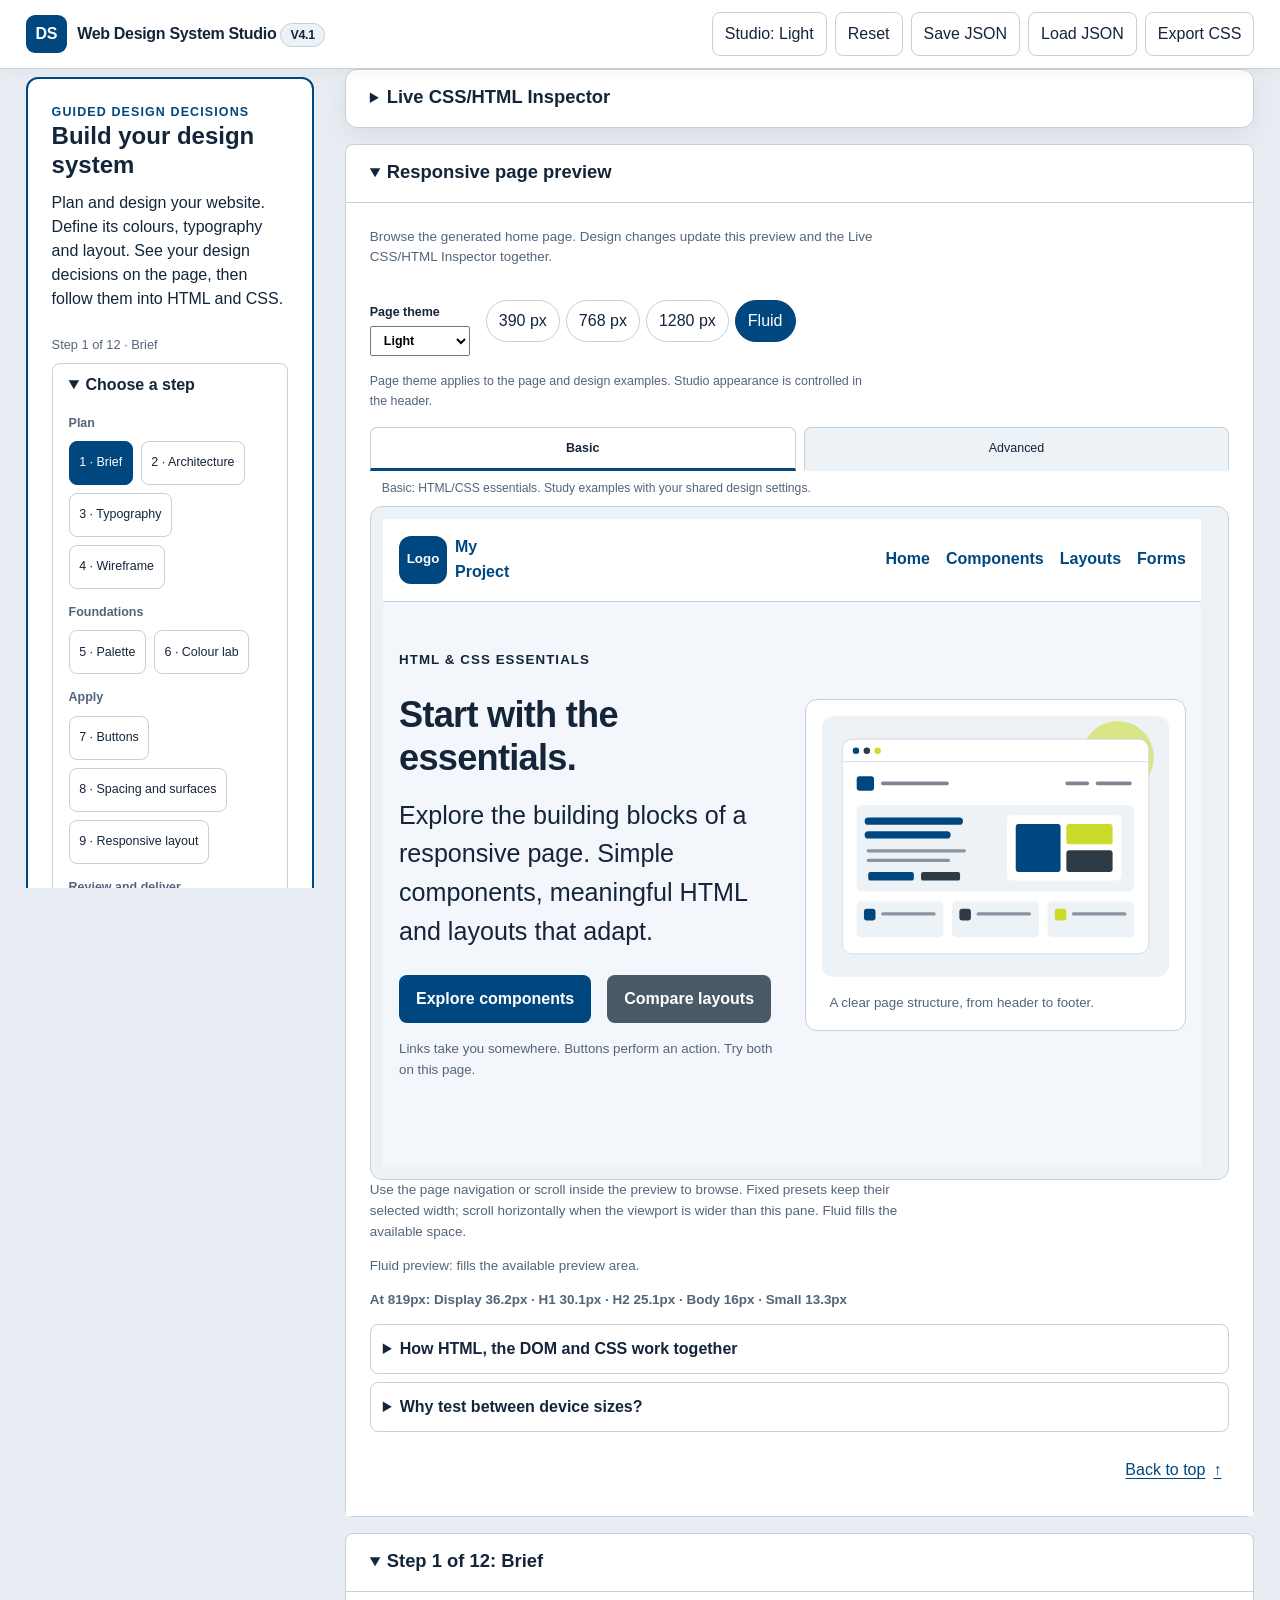
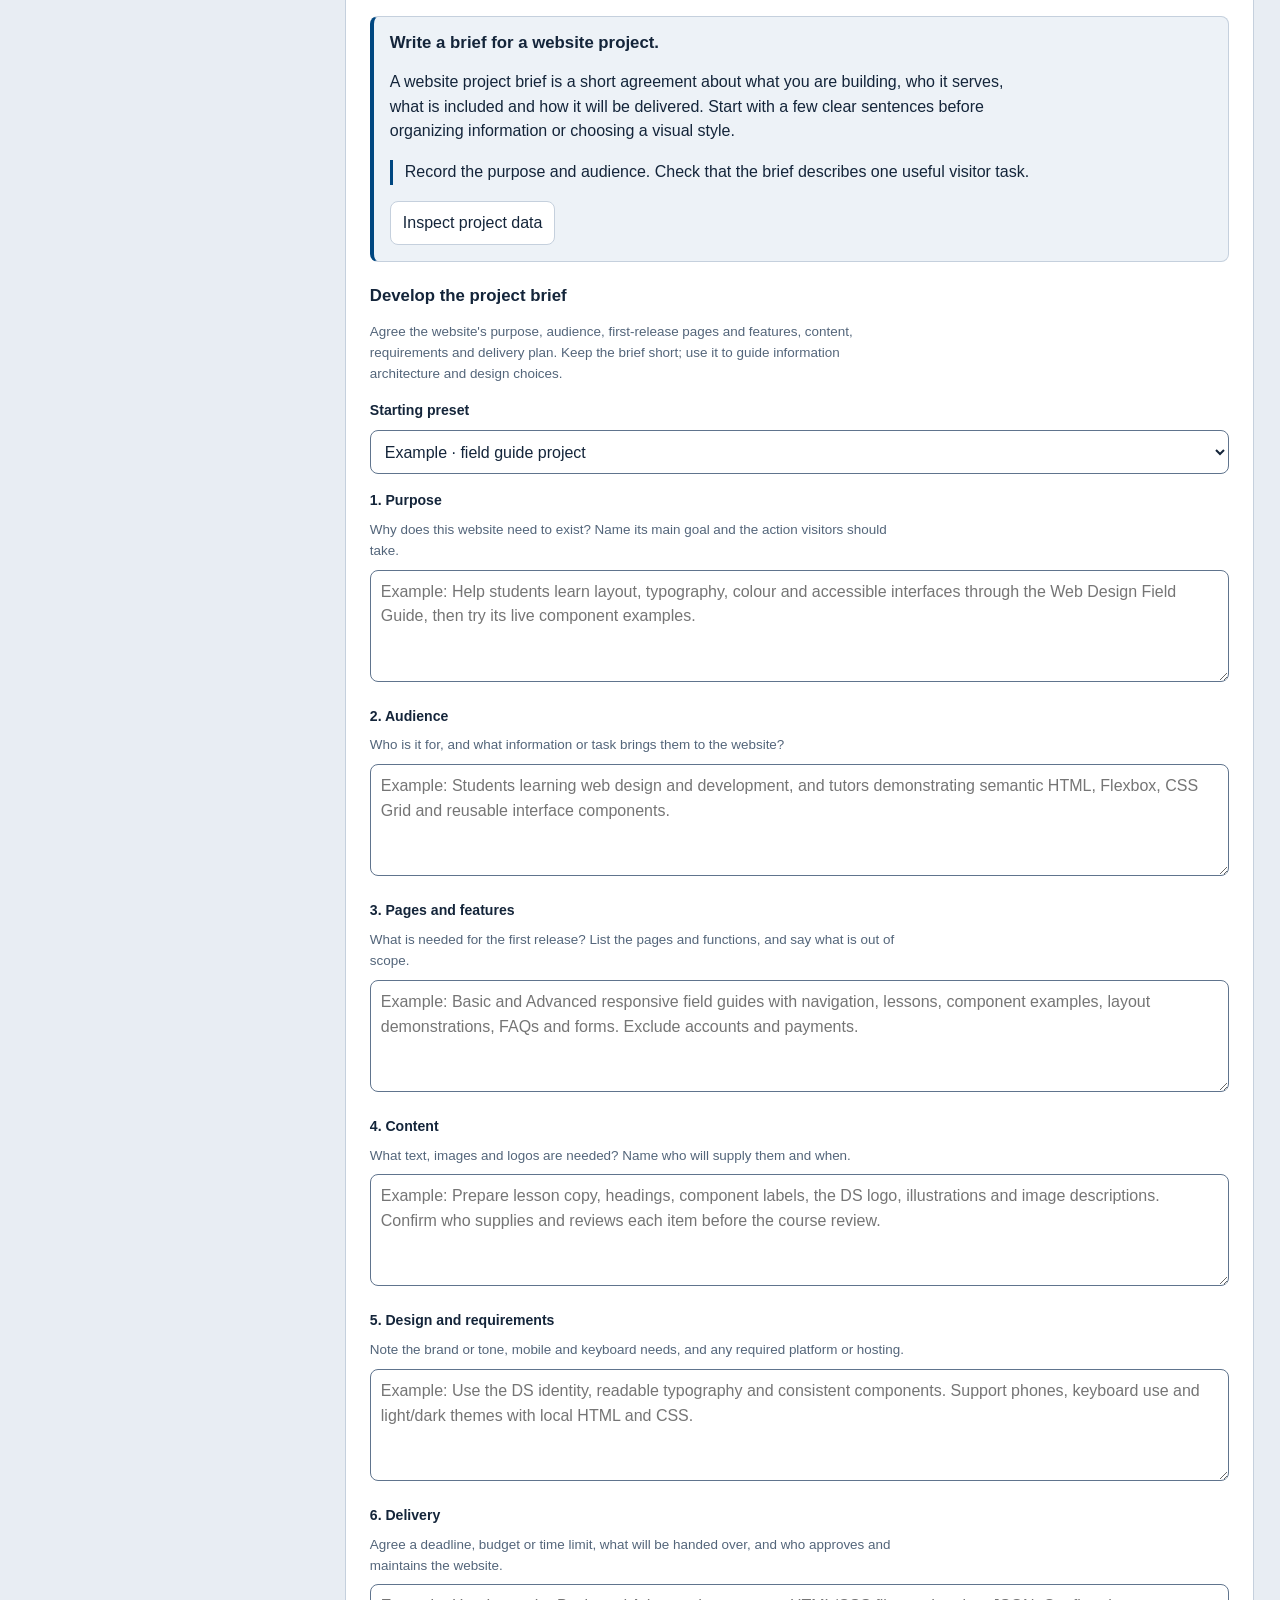
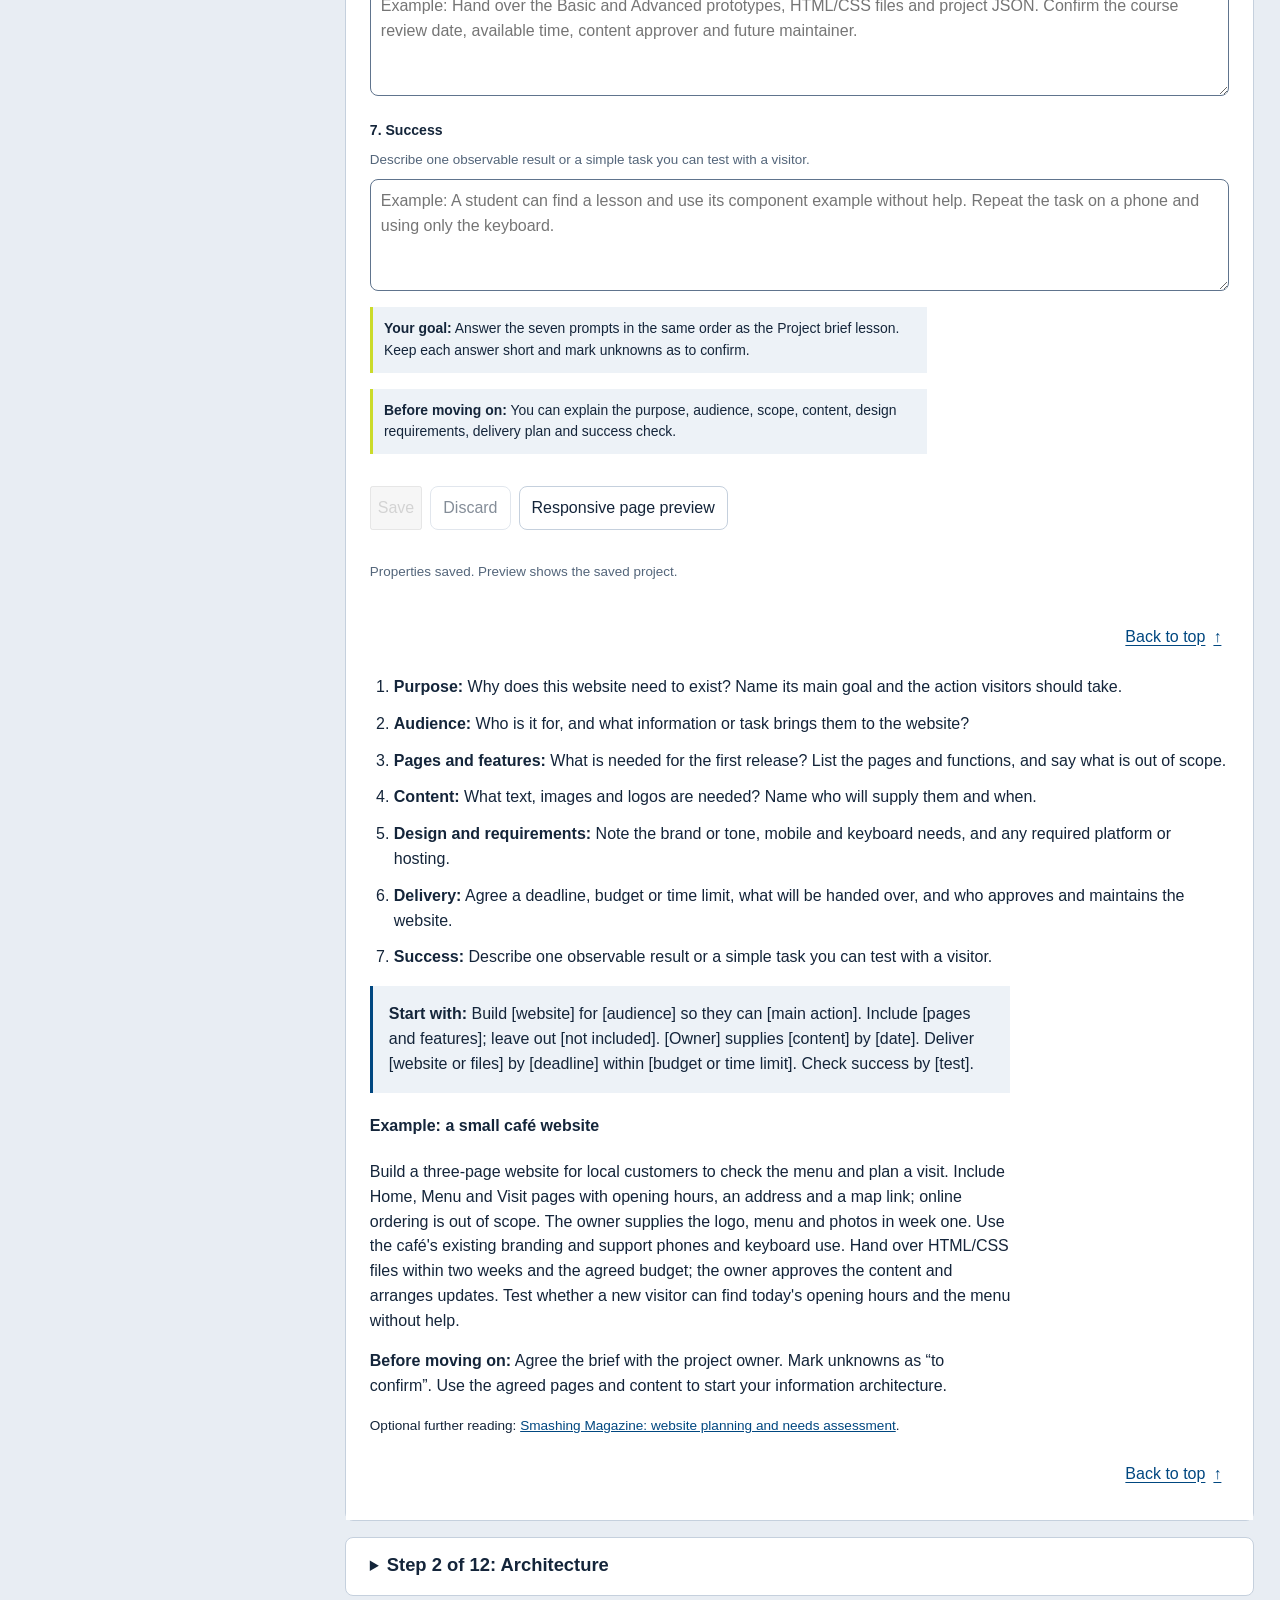
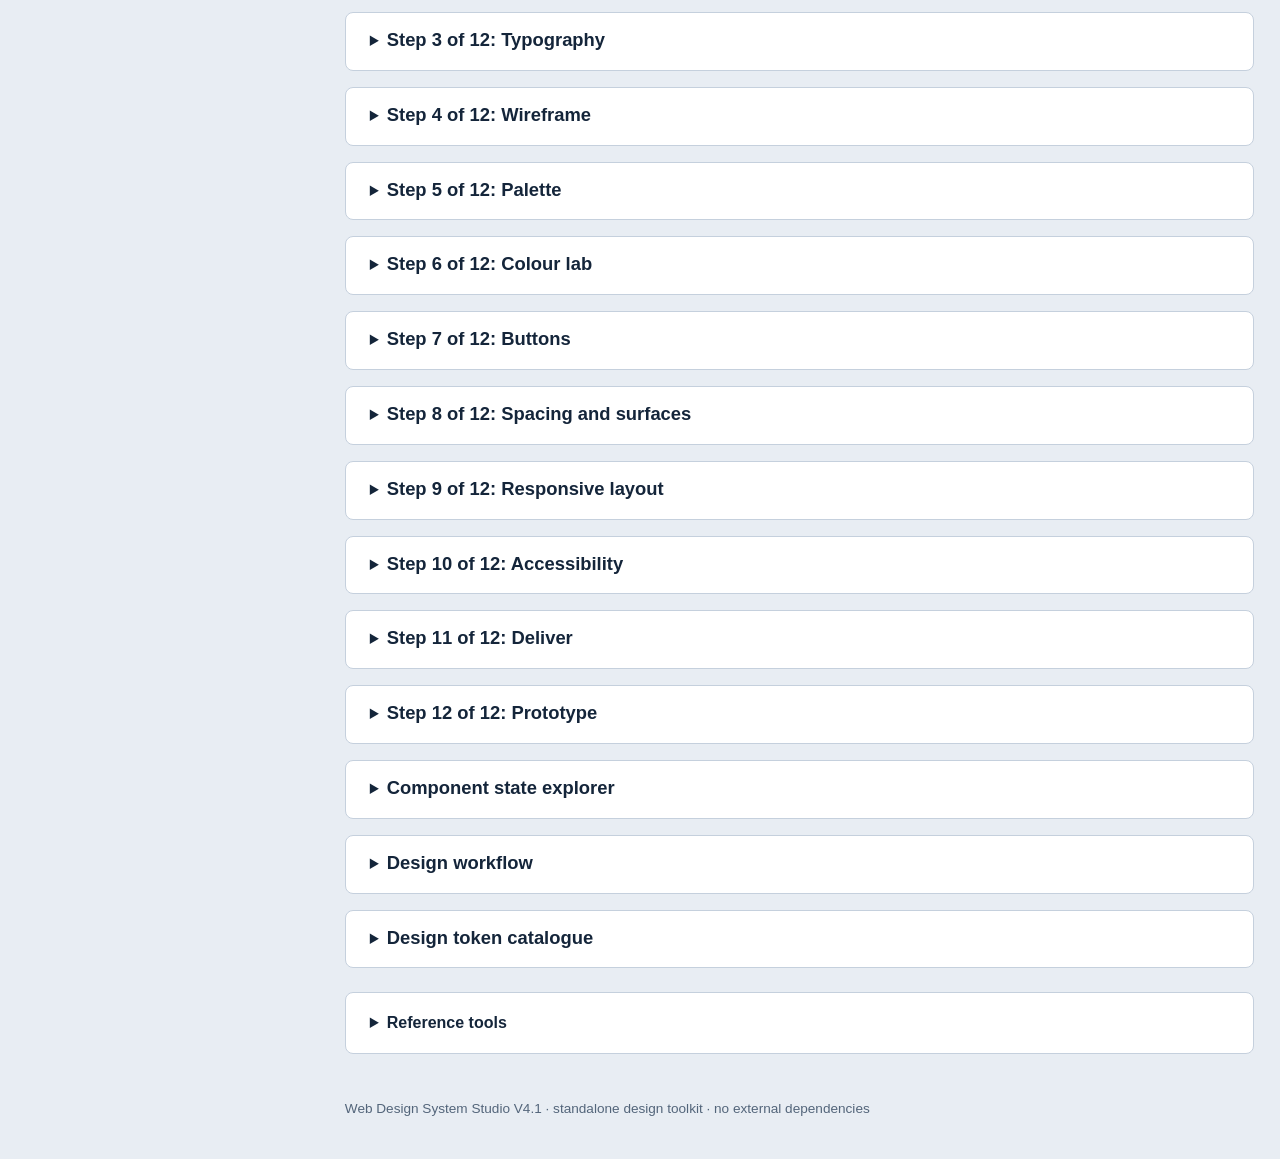
==== commit 9ea0807c: "updated Typography learning workspace" ====
--- a/index.html
+++ b/index.html
@@ -15,10 +15,10 @@
     <link rel="stylesheet" href="src/css/preview-typography.css?v=20261019-preview">
     <link rel="stylesheet" href="src/css/contrast-audit.css?v=20261019-typography">
     <link rel="stylesheet" href="src/css/font-sources.css?v=20261019-fonts">
-    <link rel="stylesheet" href="src/css/content-architecture.css?v=20261111-architecture-tool-context">
+    <link rel="stylesheet" href="src/css/content-architecture.css?v=20261114-save-before-sitemap">
     <link rel="stylesheet" href="src/css/palette-workspace.css?v=20261112-colour-token-flow">
-    <link rel="stylesheet" href="src/css/palette-browser.css?v=20261112-palette-browser">
-    <link rel="stylesheet" href="src/css/typography-workspace.css?v=20261112-type-heading-scroll">
+    <link rel="stylesheet" href="src/css/palette-browser.css?v=20261114-semantic-colour-picker">
+    <link rel="stylesheet" href="src/css/typography-workspace.css?v=20261114-collapsible-learning-preview">
     <link rel="stylesheet" href="src/css/wireframe-workspace.css?v=20261112-fidelity-tabs">
     <link rel="stylesheet" href="src/css/design-process.css?v=20261112-centre-brief">
     <link rel="stylesheet" href="src/css/responsive-design.css?v=20261021-responsive">
@@ -27,7 +27,8 @@
     <link rel="stylesheet" href="src/css/tailwind-bridge.css?v=20261105-tailwind-mapping">
     <link rel="stylesheet" href="src/css/spacing-lesson.css?v=20261103-spacing-lesson">
     <link rel="stylesheet" href="src/css/basic-homepage.css?v=20261103-basic-learning">
-    <link rel="stylesheet" href="src/css/brand-palette.css?v=20261104-all-state-palettes">
+    <link rel="stylesheet" href="src/css/brand-palette.css?v=20261114-brand-actions">
+    <link rel="stylesheet" href="src/css/property-actions.css?v=20261114-property-actions">
   </head>
   <body>
     <a class="skip-link" href="#main">Skip to studio previews</a>
@@ -789,7 +790,7 @@
             <summary>All parameters · Advanced editing</summary>
             <section class="panel">
               <h2>Configure foundations</h2>
-              <p class="help">Changes update the previews and generated code immediately.</p>
+              <p class="help">Save property changes to update previews and generated code.</p>
               <div class="field">
                 <label for="project">Project name</label>
                 <input id="project" maxlength="90" value="My Project" />
@@ -1552,7 +1553,7 @@
                     </div>
                   </div>
                   <div class="component clamp-result">
-                    <h4>3 · Explore the viewport</h4>
+                    <h4>Explore the viewport</h4>
                     <label for="clampViewport">
                       Viewport width: <output id="clampViewportOut">768px</output></label><input id="clampViewport"
        type="range"
@@ -1577,7 +1578,7 @@
                   </div>
                   <div class="component">
                     <div class="section-head">
-                      <h4>4 · Generated CSS and the calculation</h4>
+                      <h4>Generated CSS and the calculation</h4>
                       <button class="ghost" type="button" id="clampCopy">Copy CSS</button>
                     </div>
                     <pre class="clamp-css"><code id="clampCss"></code></pre>
@@ -2101,10 +2102,11 @@
       <script src="src/js/studio-registry.js?v=20261113-export-pipeline" defer></script>
       <script src="src/js/export-pipeline.js?v=20261113-export-pipeline" defer></script>
       <script src="src/js/view-updates.js?v=20261113-view-updates" defer></script>
+      <script src="src/js/property-actions.js?v=20261114-property-actions" defer></script>
       <script src="src/js/studio-appearance.js?v=20261105-studio-appearance" defer></script>
-      <script src="src/js/brand-palette.js?v=20261113-view-updates" defer></script>
+      <script src="src/js/brand-palette.js?v=20261114-property-actions" defer></script>
       <script src="src/js/button-state-practices.js?v=20261019-state-practices" defer></script>
-      <script src="src/js/font-sources.js?v=20261113-view-updates" defer></script>
+      <script src="src/js/font-sources.js?v=20261114-unified-type-lab" defer></script>
       <script src="src/js/design-process.js?v=20261113-export-pipeline" defer></script>
       <script src="src/js/responsive-design.js?v=20261113-view-updates" defer></script>
       <script src="src/js/section-sitemap.js?v=20261111-wireframe-ready" defer></script>
@@ -2112,11 +2114,11 @@
       <script src="src/js/website-content.js?v=20261111-wireframe-ready" defer></script>
       <script src="src/js/wireframe-engine.js?v=20261112-low-unfilled" defer></script>
       <script src="src/js/project-model.js?v=20261113-project-model-reset" defer></script>
-      <script src="src/js/core-state.js?v=20261113-export-pipeline" defer></script>
+      <script src="src/js/core-state.js?v=20261114-shared-type-css" defer></script>
       <script src="src/js/css-dock.js?v=20261113-view-updates" defer></script>
       <script src="src/js/advanced-params.js?v=20261113-export-pipeline" defer></script>
       <script src="src/js/journey-library.js?v=20261113-view-updates" defer></script>
-      <script src="src/js/button-design.js?v=20261113-export-pipeline" defer></script>
+      <script src="src/js/button-design.js?v=20261114-property-actions" defer></script>
       <script src="src/js/sample-system.js?v=20261113-export-pipeline" defer></script>
       <script src="src/js/sample-homepage.js?v=20261113-export-pipeline" defer></script>
       <script src="src/js/basic-homepage.js?v=20261113-export-pipeline" defer></script>
@@ -2125,7 +2127,7 @@
       <script src="src/js/website-export.js?v=20261103-preview" defer></script>
       <script src="src/js/oklch-lab.js?v=20261021-reset" defer></script>
       <script src="src/js/token-catalogue.js?v=20261113-view-updates" defer></script>
-      <script src="src/js/clamp-explorer.js?v=20261113-view-updates" defer></script>
+      <script src="src/js/clamp-explorer.js?v=20261114-shared-type-css" defer></script>
       <script src="src/js/contrast-audit.js?v=20261104-background-opacity" defer></script>
       <script src="src/js/colour-repair.js?v=20261114-repair-session" defer></script>
       <script src="src/js/button-contrast.js?v=20261019-collapsed" defer></script>
@@ -2133,18 +2135,19 @@
       <script src="src/js/section-accordions.js?v=20261109-active-lesson-startup" defer></script>
       <script src="src/js/site-builder.js?v=20261113-view-updates" defer></script>
       <script src="src/js/content-outline.js?v=20261113-view-updates" defer></script>
-      <script src="src/js/studio-learning.js?v=20261113-view-updates" defer></script>
-      <script src="src/js/wireframe-workspace.js?v=20261113-view-updates" defer></script>
+      <script src="src/js/studio-learning.js?v=20261114-save-before-sitemap" defer></script>
+      <script src="src/js/wireframe-workspace.js?v=20261114-default-low-fidelity" defer></script>
       <script src="src/js/learning-path.js?v=20261103-single-wizard" defer></script>
       <script src="src/js/palette-process.js?v=20261113-view-updates" defer></script>
       <script src="src/js/state-palettes.js?v=20261113-export-pipeline" defer></script>
       <script src="src/js/webpage-backgrounds.js?v=20261113-view-updates" defer></script>
-      <script src="src/js/palette-workspace.js?v=20261113-view-updates" defer></script>
-      <script src="src/js/palette-browser.js?v=20261113-view-updates" defer></script>
-      <script src="src/js/typography-workspace.js?v=20261113-view-updates" defer></script>
+      <script src="src/js/palette-workspace.js?v=20261114-property-actions" defer></script>
+      <script src="src/js/palette-browser.js?v=20261114-property-actions" defer></script>
+      <script src="src/js/typography-workspace.js?v=20261114-collapsible-learning-preview" defer></script>
       <script src="src/js/spacing-lesson.js?v=20261113-view-updates" defer></script>
       <script src="src/js/utility-lesson.js?v=20261113-view-updates" defer></script>
       <script src="src/js/tailwind-bridge.js?v=20261113-view-updates" defer></script>
+      <script src="src/js/property-editors.js?v=20261114-unified-type-lab" defer></script>
       <script src="src/js/section-navigation.js?v=20261104-home-links" defer></script>
     </body>
   </html>
--- a/src/css/content-architecture.css
+++ b/src/css/content-architecture.css
@@ -88,6 +88,7 @@
 .ia-current-content { border-top: 1px solid var(--border); padding-top: .85rem; }
 :is(.ia-content-editor,.ia-content-planning) .ia-current-content textarea { background: var(--surface-muted); }
 .ia-save-area { padding: .85rem; border: 1px solid var(--control-border); border-radius: var(--radius-base); background: var(--surface-muted); min-width: 0; }
+.architecture-workspace > .ia-save-area { margin-block: 1rem; }
 .ia-save-area button { min-height: 44px; white-space: normal; overflow-wrap: anywhere; }
 .ia-save-area h4 { font-size: 1rem; margin: 0 0 .5rem; }
 .ia-save-area .help { margin-block: .5rem; }
--- a/src/css/palette-browser.css
+++ b/src/css/palette-browser.css
@@ -19,6 +19,7 @@
 .palette-properties .palette-step-list li { flex-wrap: wrap; }
 .palette-value-label { flex: 1; min-width: 0; overflow-wrap: anywhere; font-family: monospace; font-size: .85rem; }
 .palette-semantic-fields input { box-sizing: border-box; }
+.palette-semantic-fields select { box-sizing: border-box; width: 100%; min-width: 0; min-height: 44px; }
 .palette-browser select[size] { min-width: 0; max-width: 100%; }
 @media (max-width: 1100px) { .palette-editor-columns { grid-template-columns: minmax(0,1fr); } }
 
--- a/src/css/typography-workspace.css
+++ b/src/css/typography-workspace.css
@@ -1,40 +1,66 @@
 .typography-workspace { min-width: 0; container-type: inline-size; }
-.typography-workspace > header .studio-lesson { margin: 0 0 1rem; padding: 0; border: 0; background: none; }
-.type-stage { margin-block: 1rem; min-width: 0; border: 1px solid var(--border); border-radius: var(--radius-base); padding: .75rem; }
-.type-stage > summary { min-height: 44px; align-content: center; font-weight: 700; cursor: pointer; }
-.type-editor-columns { display: grid; grid-template-columns: minmax(14rem,.7fr) minmax(0,1.3fr); gap: 1rem; margin-block: 1rem; align-items: start; }
-.type-browser, .type-properties { min-width: 0; border: 1px solid var(--border); border-radius: var(--radius-base); padding: 1rem; }
-.type-browser > h4, .type-properties > h4 { margin-top: 0; }
-.type-browser p { font-size: .88rem; }
-.type-observe { border-inline-start: 3px solid var(--control-border); padding-inline-start: .75rem; }
+.typography-workspace > header { margin-bottom: 1rem; }
+.typography-workspace > header h3 { margin: 0 0 .5rem; }
+.type-lab-layout { display: grid; grid-template-columns: minmax(15rem,.72fr) minmax(0,1.6fr); gap: 1.25rem; align-items: start; }
+.type-lab-controls, .type-lab-previews { min-width: 0; }
+.type-stage { margin: 0 0 .75rem; min-width: 0; border: 1px solid var(--border); border-radius: var(--radius-base); padding: .75rem; }
+.type-stage > summary, .type-reference > summary { min-height: 44px; align-content: center; font-weight: 700; cursor: pointer; }
+.type-browser, .type-properties { min-width: 0; }
+.type-browser .help { margin-block: .5rem; }
+.type-properties .field, .type-properties .fieldline { margin-block: .75rem; }
+.type-properties .fieldline { flex-wrap: wrap; }
+.type-properties .grid2 { grid-template-columns: minmax(0,1fr); }
 .typography-workspace :is(input:not([type=checkbox]),select,textarea) { box-sizing: border-box; max-width: 100%; min-width: 0; }
 .typography-workspace :is(select,textarea,input[readonly]) { width: 100%; min-height: 44px; font: inherit; color: var(--text); background: var(--surface); border: 1px solid var(--control-border); border-radius: var(--radius-base); padding: .5rem; }
-.type-properties .fieldline { flex-wrap: wrap; }
-.type-properties .grid2 { grid-template-columns: minmax(0,1fr); }
-.type-browser > button { display: block; max-width: 100%; margin-block: .6rem; }
-.type-reference { margin-block: .75rem; min-width: 0; border: 1px solid var(--border); padding: .6rem; border-radius: var(--radius-base); }
-.type-reference > summary { min-height: 44px; align-content: center; cursor: pointer; }
-.type-stage-actions { display: flex; flex-wrap: wrap; gap: .75rem; }
-.type-stage-nav { padding-inline-start: 1.5rem; }
-.type-stage-nav li { margin-block: .4rem; }
+.typography-workspace input[type=range], .typography-workspace button { min-height: 44px; }
+.typography-workspace button { white-space: normal; overflow-wrap: anywhere; }
+.type-reference { margin-block: .75rem; min-width: 0; border-top: 1px solid var(--border); padding-top: .5rem; }
+.type-stage-nav { padding-inline-start: 1.25rem; }
+.type-stage-nav li { margin-block: .35rem; }
 .type-stage-nav button { width: 100%; text-align: left; }
-.type-stage-nav [aria-current=step] { font-weight: 700; border-color: var(--control-border); }
-.type-stage-nav [aria-current=step]::before { content: "\2713  "; }
-.typography-workspace button { min-height: 44px; white-space: normal; overflow-wrap: anywhere; }
-.type-specimen > h4 { margin-top: 0; }
-.type-specimen { min-width: 0; margin: 0 0 1rem; border-bottom: 1px solid var(--border); padding: 0 0 1rem; }
-.type-preview-tools { display: grid; gap: .75rem; }
+.type-specimen, .type-lab-scale { min-width: 0; margin-bottom: 1.5rem; }
+.type-specimen > h4, .type-lab-scale > h4 { margin: 0 0 .75rem; }
+.type-preview-tools { display: grid; grid-template-columns: repeat(auto-fit,minmax(min(100%,12rem),1fr)); gap: .75rem; align-items: end; }
 .type-spacing-label { display: flex; align-items: center; gap: .5rem; min-height: 44px; }
 .type-specimen-scroll { max-width: 100%; overflow: auto; border: 1px solid var(--control-border); background: var(--surface-muted); }
 .type-specimen-scroll:focus-visible { outline: 3px solid var(--focus); outline-offset: 2px; }
-.type-specimen-paper { box-sizing: border-box; padding: 1rem; min-height: 9rem; background: var(--surface); color: var(--text); }
-.type-specimen-text { min-width: 0; }
+.type-specimen-paper { box-sizing: border-box; padding: 1.25rem; min-height: 12rem; max-width: none; }
+.type-sample-nav { box-sizing: border-box; width: 100%; max-width: none; display: flex; flex-wrap: wrap; justify-content: space-between; gap: .75rem; align-items: center; padding-bottom: .75rem; border-bottom: 1px solid currentColor; }
+.type-specimen-paper :is(h1,h2,p) { margin: .5rem 0; }
+.type-sample-level { min-width: 0; margin-block: .5rem; }
+.type-sample-role { display: block; font: 600 12px/1.4 system-ui,sans-serif; letter-spacing: normal; margin-bottom: .2rem; }
+.type-sample-nav .type-sample-level { flex: 1; margin: 0; }
+.type-sample-nav > span { flex: 0 1 auto; }
+.type-sample-nav strong { display: block; }
+.type-sample-supporting { display: grid; grid-template-columns: repeat(2,minmax(0,1fr)); gap: .75rem; }
+.type-sample-card .type-sample-level { margin-block: .35rem; }
+.type-sample-caption { margin-bottom: 0; }
+.typography-workspace .type-sample-pick { display: inline; max-width: 100%; border: 0; border-radius: 0; padding: 0; background: transparent; color: inherit; font: inherit; line-height: inherit; letter-spacing: inherit; text-align: start; }
+.type-sample-card { padding: .75rem; margin: .75rem 0; border: 1px solid currentColor; border-radius: .4rem; }
+.type-sample-cta { max-width: 100%; }
+.is-selected-type { outline: 2px solid currentColor; outline-offset: 3px; }
+.type-lab-scale #typeLadder { min-width: 0; }
+.type-lab-scale .type-row { grid-template-columns: minmax(5.5rem,7rem) minmax(0,1fr); gap: .75rem; }
+.type-lab-scale .is-selected-level { outline: 2px solid var(--control-border); outline-offset: -2px; background: var(--surface-muted); box-shadow: inset .25rem 0 0 var(--focus); }
+.type-level-selected { display: block; margin-top: .4rem; padding-inline-start: .4rem; color: var(--text); }
 .typography-workspace :is(pre,.clamp-css,.font-code) { max-width: 100%; box-sizing: border-box; overflow: auto; white-space: pre-wrap; overflow-wrap: anywhere; }
 .typography-workspace .clamp-metrics { grid-template-columns: repeat(auto-fit,minmax(min(100%,8rem),1fr)); }
 .typography-workspace #clampGraph { max-width: 100%; height: auto; }
-@container (max-width: 45rem) { .type-editor-columns { grid-template-columns: minmax(0,1fr); } }
-@media (max-width: 1100px) { .type-editor-columns { grid-template-columns: minmax(0,1fr); } }
-.typography-workspace input[type=range] { min-height: 44px; }
 .typography-workspace h3, .type-stage > summary { scroll-margin-top: var(--studio-section-scroll-offset,125px); }
-/* Closed native disclosures must keep their deferred content out of layout. */
 .typography-workspace details:not([open]) > :not(summary) { display: none; }
+@container (max-width: 49rem) { .type-lab-layout { grid-template-columns: minmax(0,1fr); } }
+@media (max-width: 1100px) { .type-lab-layout { grid-template-columns: minmax(0,1fr); } }
+@media (max-width: 600px) { .type-lab-scale .type-row { grid-template-columns: minmax(0,1fr); } }
+
+.type-selection-details { margin-block: 1rem; min-width: 0; }
+.type-selection-details h4 { margin-block: 0 .75rem; }
+.type-selection-fields { display: grid; grid-template-columns: repeat(auto-fit,minmax(min(100%,14rem),1fr)); gap: .75rem; }
+.type-sample-actions { display: flex; flex-wrap: wrap; gap: .75rem; align-items: center; }
+.typography-workspace .type-sample-edit { font: 14px/1.5 system-ui,sans-serif; color: var(--text); background: var(--surface); }
+
+#type-generated-css { min-width: 0; margin-block: 1rem; }
+#type-generated-css .section-head { display: flex; flex-wrap: wrap; gap: .75rem; align-items: center; justify-content: space-between; }
+#type-generated-css .section-head h4 { margin: 0; }
+
+.type-specimen > summary { min-height: 44px; align-content: center; margin-bottom: .75rem; font-weight: 700; cursor: pointer; }
+.type-specimen:not([open]) > summary { margin-bottom: 0; }
--- a/src/css/brand-palette.css
+++ b/src/css/brand-palette.css
@@ -63,3 +63,6 @@
 .palette-step-list li[data-anchor="true"] { border-width: 2px; font-weight: 700; }
 .interaction-palette-field { min-width: 0; }
 .interaction-palette-field select { min-height: 44px; font: inherit; }
+.brand-palette-actions, [data-brand-edit-status] { grid-column: 1 / -1; }
+.brand-palette-actions { display: flex; flex-wrap: wrap; gap: .5rem; margin-top: 1rem; }
+.brand-palette-actions button { min-height: 44px; max-width: 100%; white-space: normal; }
--- a/src/css/property-actions.css
+++ b/src/css/property-actions.css
@@ -0,0 +1,3 @@
+.property-actions { display: flex; flex-wrap: wrap; gap: .5rem; margin-block: 1rem; grid-column: 1 / -1; }
+.property-actions button { min-height: 44px; max-width: 100%; white-space: normal; }
+.property-edit-status { grid-column: 1 / -1; overflow-wrap: anywhere; }
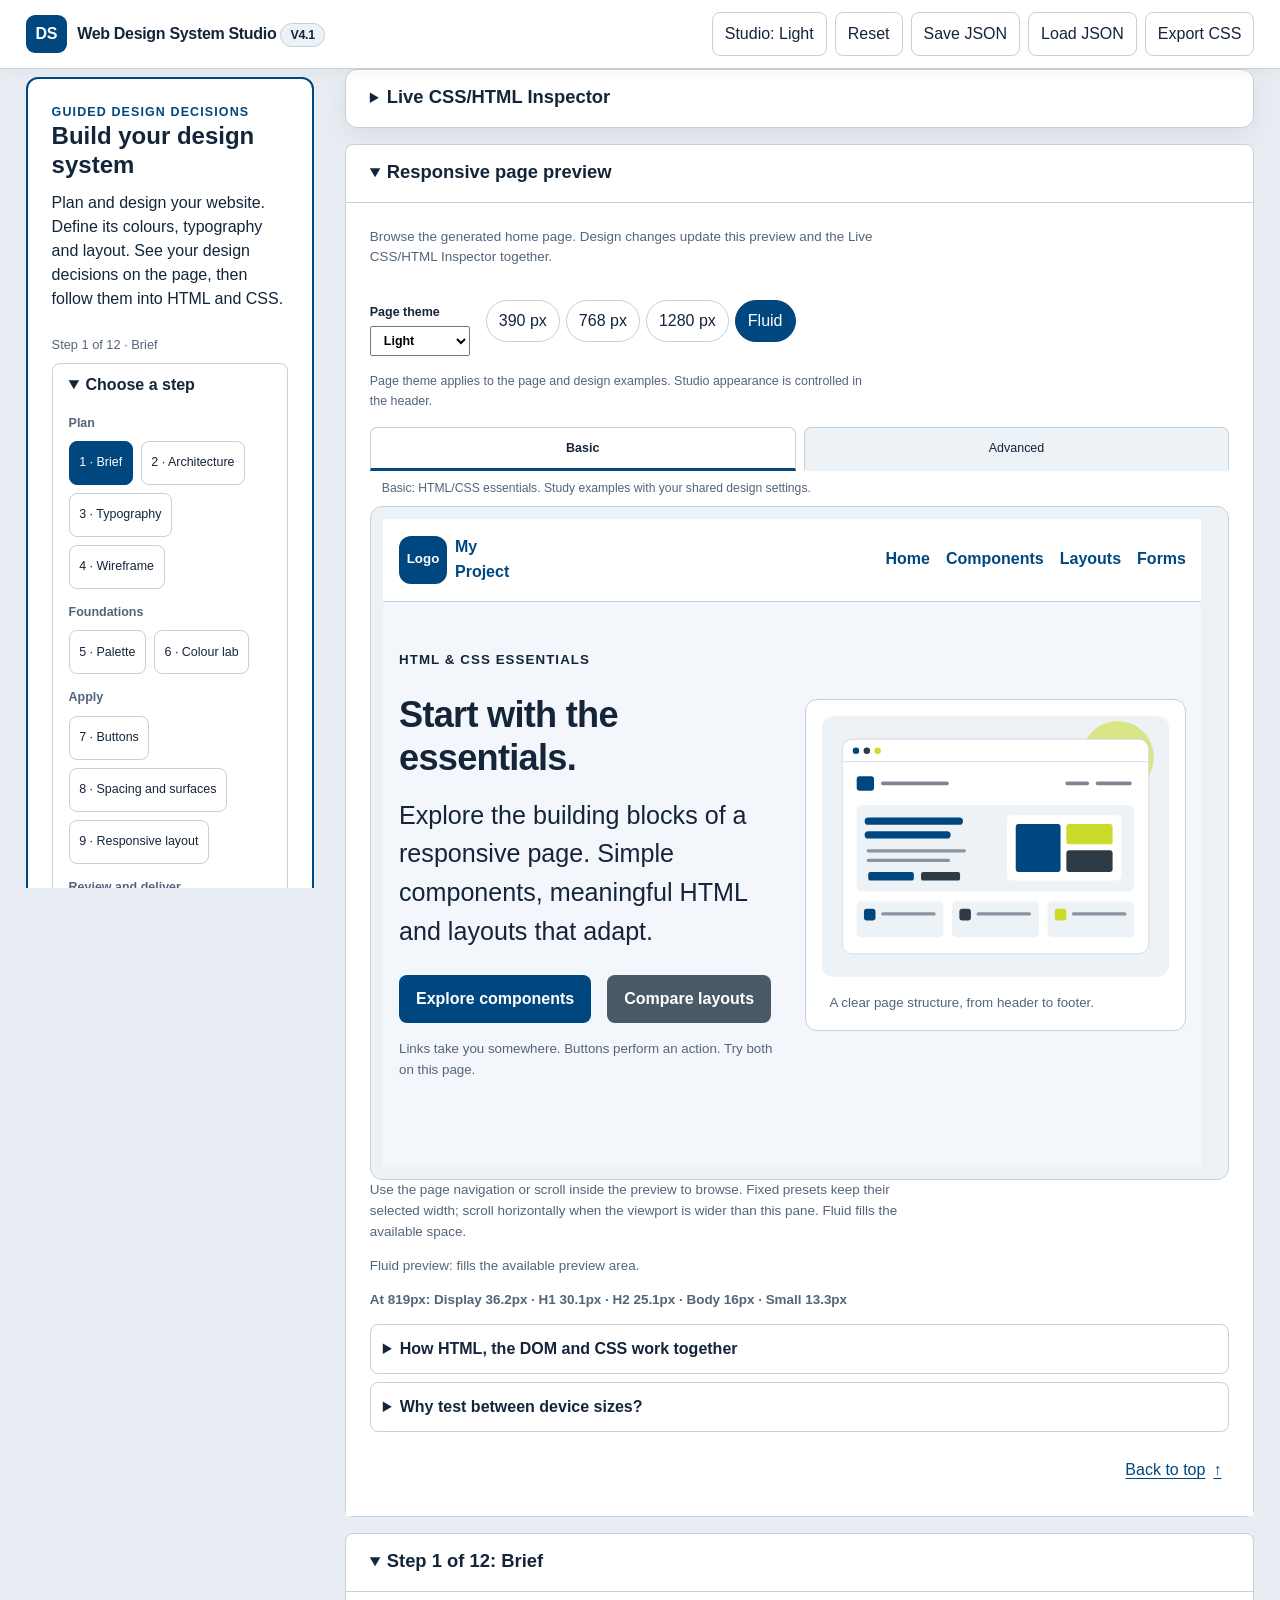
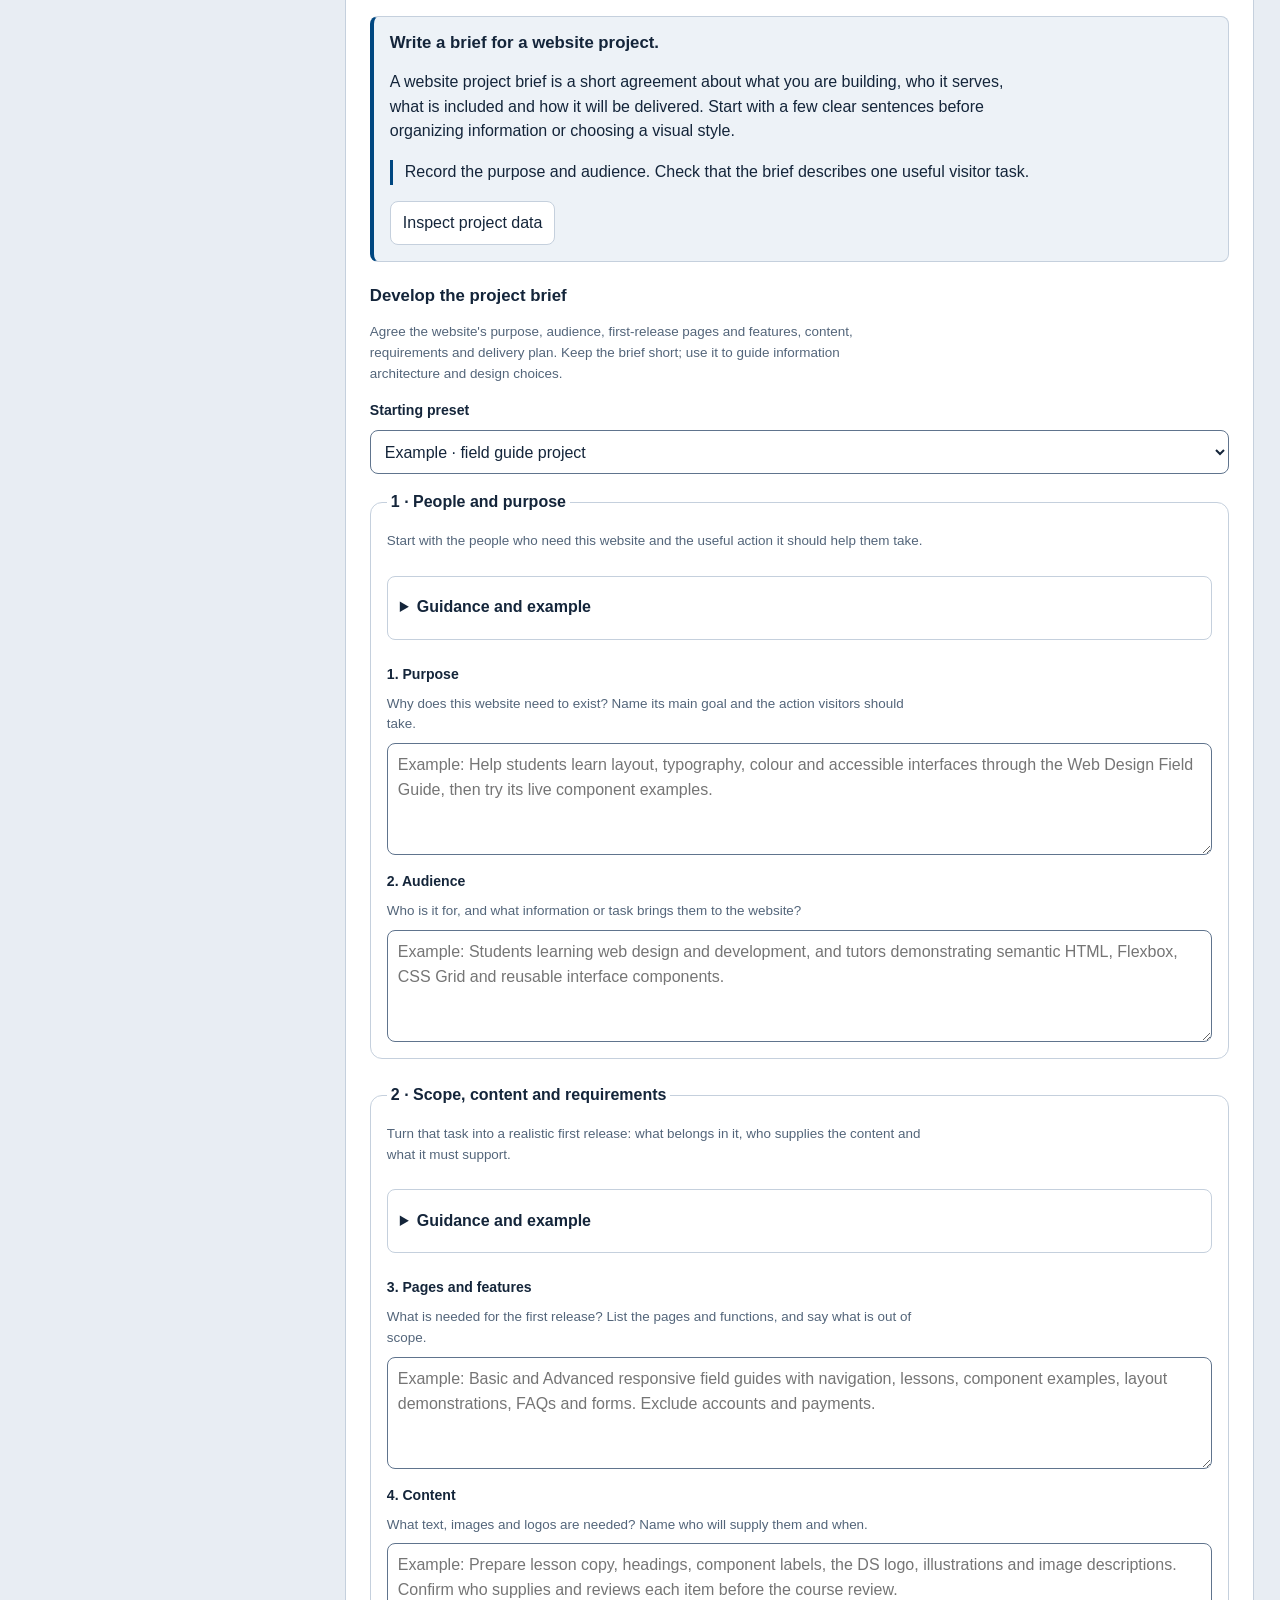
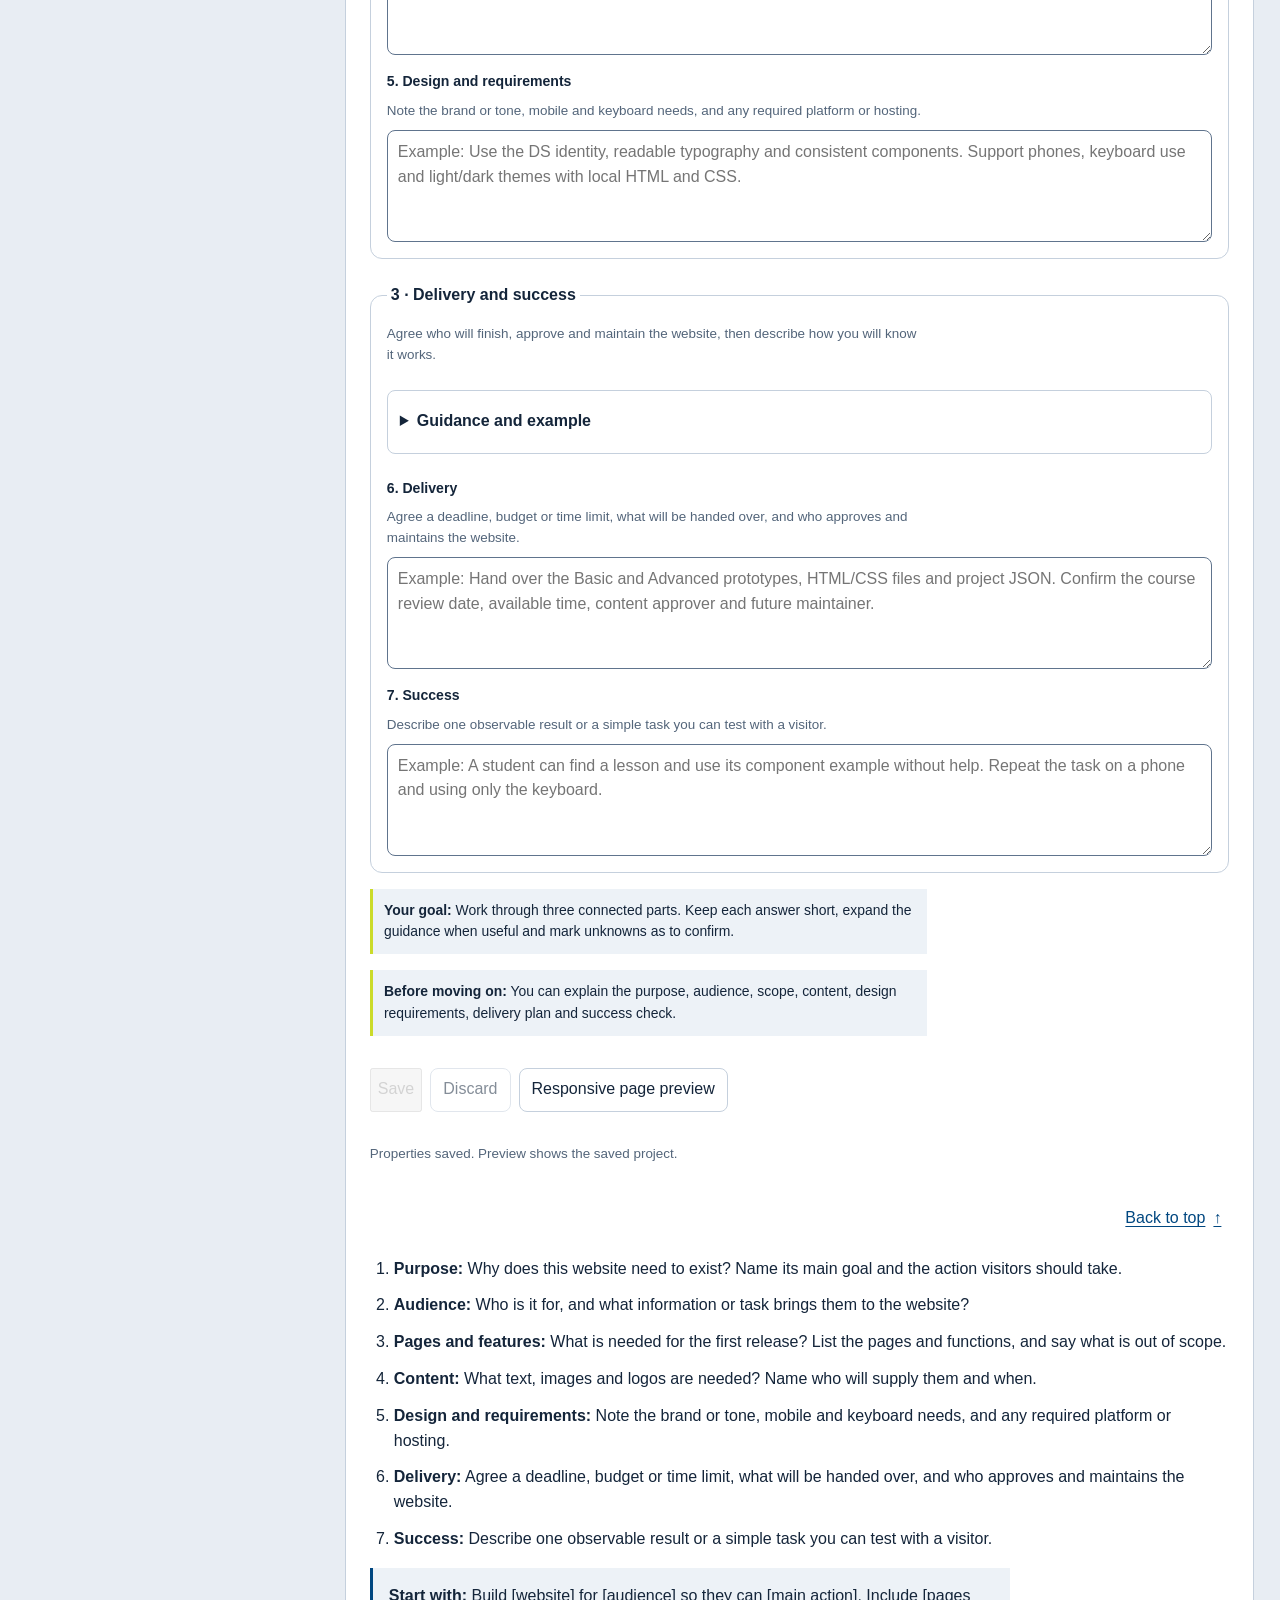
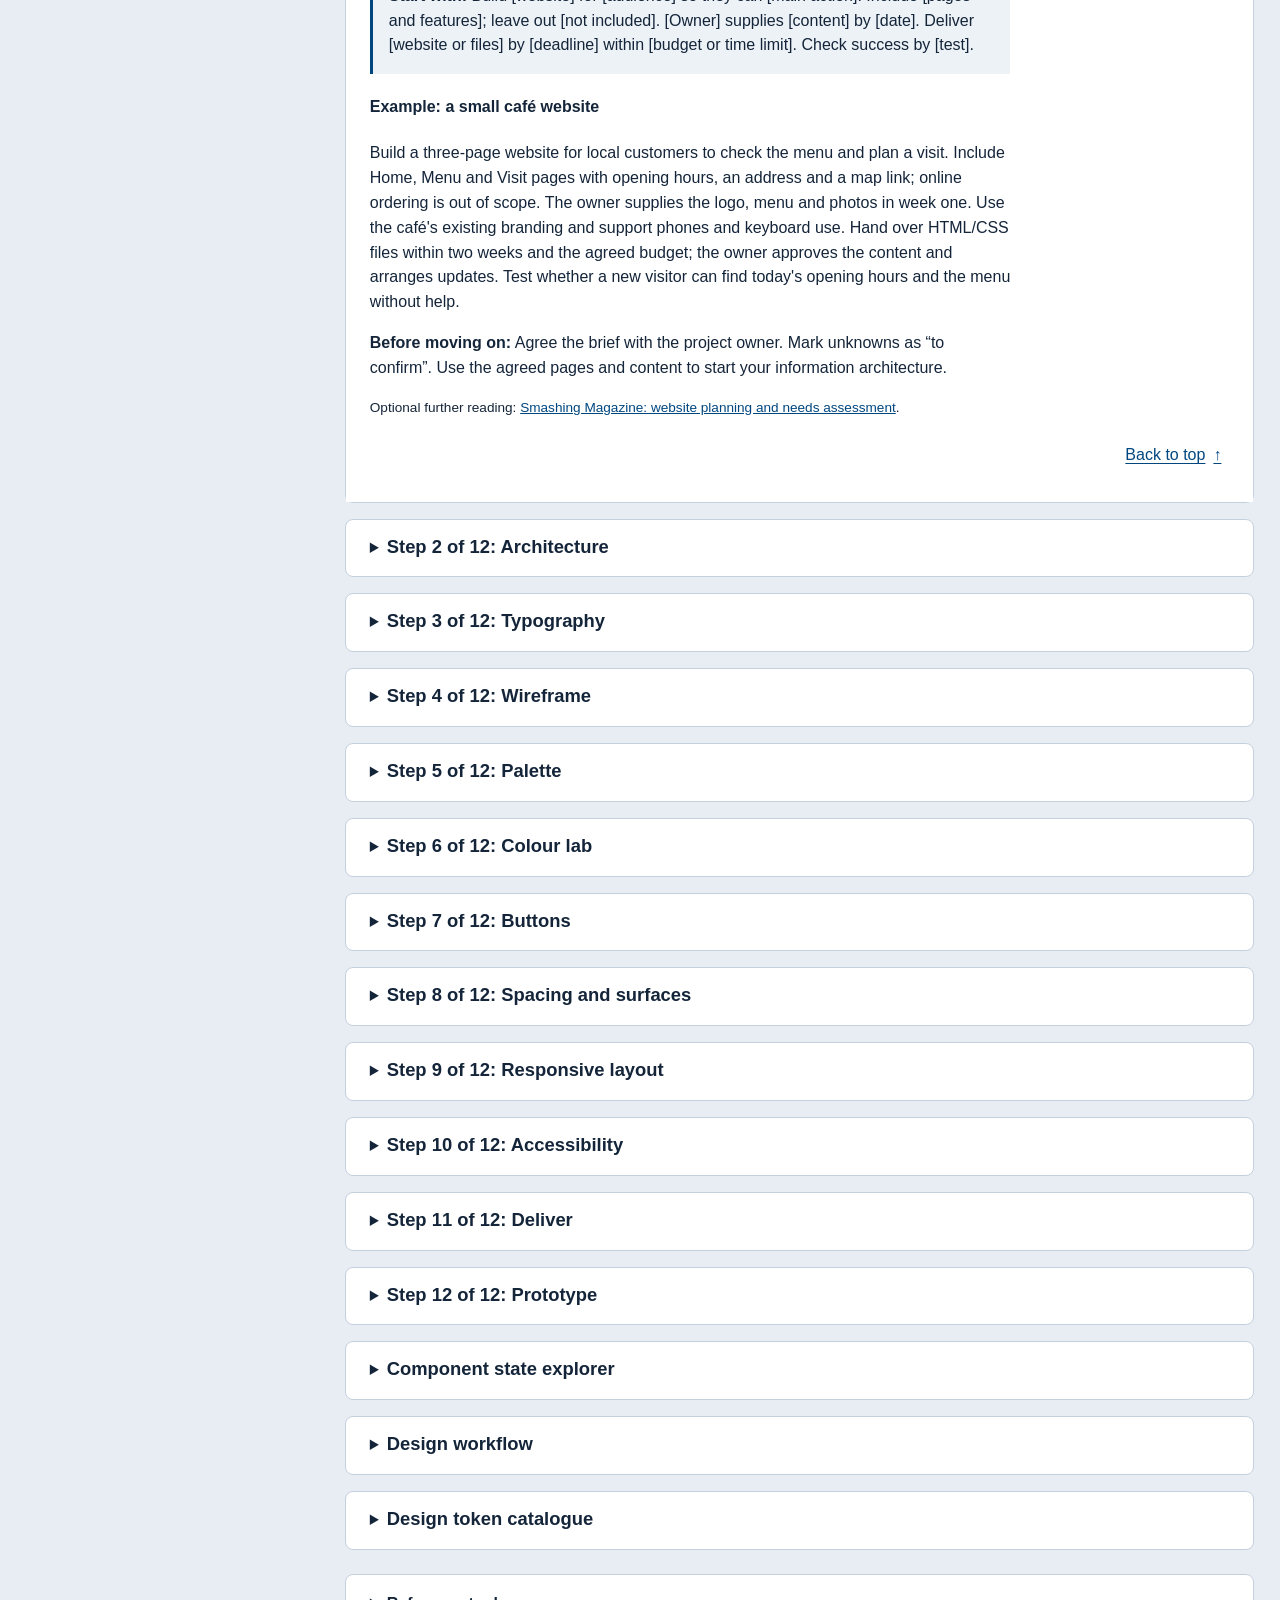
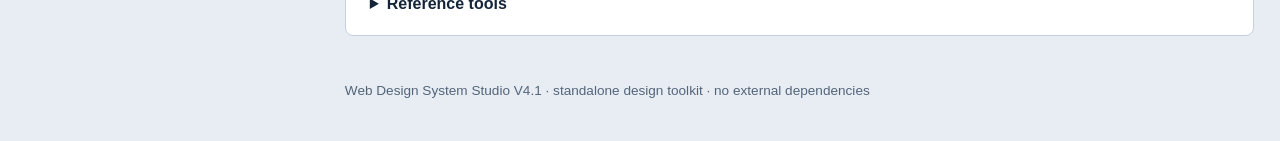
==== commit 7c8728a8: "updted step to have better UX/UI" ====
--- a/index.html
+++ b/index.html
@@ -10,6 +10,7 @@
     <link rel="stylesheet" href="src/css/layout.css?v=20261020-section-menu">
     <link rel="stylesheet" href="src/css/journey-library.css?v=20261020-wizard-divider">
     <link rel="stylesheet" href="src/css/button-lab.css?v=20261019-state-practices">
+      <link rel="stylesheet" href="src/css/button-workspace.css?v=20261115-button-theme-elevation">
     <link rel="stylesheet" href="src/css/oklch-lab.css?v=20261019-typography">
     <link rel="stylesheet" href="src/css/state-explorer-outline.css?v=20261019-typography">
     <link rel="stylesheet" href="src/css/preview-typography.css?v=20261019-preview">
@@ -17,16 +18,18 @@
     <link rel="stylesheet" href="src/css/font-sources.css?v=20261019-fonts">
     <link rel="stylesheet" href="src/css/content-architecture.css?v=20261114-save-before-sitemap">
     <link rel="stylesheet" href="src/css/palette-workspace.css?v=20261112-colour-token-flow">
-    <link rel="stylesheet" href="src/css/palette-browser.css?v=20261114-semantic-colour-picker">
-    <link rel="stylesheet" href="src/css/typography-workspace.css?v=20261114-collapsible-learning-preview">
+    <link rel="stylesheet" href="src/css/palette-browser.css?v=20261115-semantic-learning">
+    <link rel="stylesheet" href="src/css/typography-workspace.css?v=20261115-clamp-lesson">
     <link rel="stylesheet" href="src/css/wireframe-workspace.css?v=20261112-fidelity-tabs">
-    <link rel="stylesheet" href="src/css/design-process.css?v=20261112-centre-brief">
+    <link rel="stylesheet" href="src/css/design-process.css?v=20261115-colour-defaults-brief">
     <link rel="stylesheet" href="src/css/responsive-design.css?v=20261021-responsive">
     <link rel="stylesheet" href="src/css/learning-path.css?v=20261104-home-links">
     <link rel="stylesheet" href="src/css/utility-lesson.css?v=20261106-local-css-first">
     <link rel="stylesheet" href="src/css/tailwind-bridge.css?v=20261105-tailwind-mapping">
     <link rel="stylesheet" href="src/css/spacing-lesson.css?v=20261103-spacing-lesson">
+    <link rel="stylesheet" href="src/css/spacing-workspace.css?v=20261115-spacing-workspace">
     <link rel="stylesheet" href="src/css/basic-homepage.css?v=20261103-basic-learning">
+    <link rel="stylesheet" href="src/css/colour-selects.css?v=20261115-transparent-none">
     <link rel="stylesheet" href="src/css/brand-palette.css?v=20261114-brand-actions">
     <link rel="stylesheet" href="src/css/property-actions.css?v=20261114-property-actions">
   </head>
@@ -104,7 +107,7 @@
               <div id="plan-brief-fields"></div>
               <p class="journey-tip">
                 <strong>Your goal:</strong>
-                Answer the seven prompts in the same order as the Project brief lesson. Keep each answer short and mark unknowns as to confirm.
+                Work through three connected parts. Keep each answer short, expand the guidance when useful and mark unknowns as to confirm.
               </p>
               <p class="journey-tip"><strong>Before moving on:</strong> You can explain the purpose, audience, scope, content, design requirements, delivery plan and success check.</p>
             </div>
@@ -217,7 +220,7 @@
               </section>
               <section class="page-background-editor" aria-labelledby="page-background-title">
                 <h4 id="page-background-title">Webpage backgrounds</h4>
-                <p class="help" id="page-background-help">Choose Body, Header, Main and Footer backgrounds for the current theme after defining your Brand and Main Palettes. All brand colours are available; selecting one copies its hex value. Cards and controls retain their surface colours.</p>
+                <p class="help" id="page-background-help">Choose Body, Header, Main and Footer backgrounds for the current theme after defining your Brand and Main Palettes. Brand and Neutral choices follow their named tokens. Choose None for a transparent background, or Use default to restore its generated colour. Cards and controls retain their surface colours.</p>
                 <p class="help" id="background-opacity-help">Background opacity: 100% is solid; 0% is transparent. Text stays opaque. Body reveals a Surface-coloured canvas; Header, Main and Footer reveal Body. Changes apply to the current theme.</p>
                 <fieldset class="background-region" id="body-background-controls">
                 <legend>Body background</legend>
@@ -549,6 +552,11 @@
                   <option selected="" value="600">Semibold · 600</option>
                   <option value="700">Bold · 700</option>
                 </select>
+              </div>
+              <div class="field">
+                <label for="bdElevation">Elevation (box shadow) for selected variant</label>
+                <select id="bdElevation"><option value="none">None</option><option value="subtle">Subtle</option><option value="medium">Medium</option></select>
+                <p class="help">Elevation belongs to this variant and is shared across website themes. Review its light and dark shadow values in the learning preview.</p>
               </div>
               <details>
                 <summary>Advanced state colours and behaviour</summary>
@@ -1582,8 +1590,20 @@
                       <button class="ghost" type="button" id="clampCopy">Copy CSS</button>
                     </div>
                     <pre class="clamp-css"><code id="clampCss"></code></pre>
-                    <div id="clampMath" class="help"></div>
-                    <p class="help">The calculator uses <code>rem</code> limits and offset so the exported rule better respects root font settings. Test browser zoom and user font preferences in your finished project.</p>
+                    <details id="clamp-calculation-lesson" class="clamp-calculation-lesson">
+                      <summary>Learn the clamp calculation</summary>
+                      <div id="clampMath" class="help">
+                        <p><code>clamp(minimum, preferred, maximum)</code> lets a size grow with the viewport, while keeping it within two limits.</p>
+                        <p id="clampCalculationCase"></p>
+                        <ol id="clampCalculationSteps">
+                          <li><strong>Choose the limits.</strong> <span id="clampCalculationLimits"></span></li>
+                          <li><strong>Find the growth rate.</strong> <span id="clampCalculationSlope"></span></li>
+                          <li><strong>Build the preferred size.</strong> <span id="clampCalculationPreferred"></span></li>
+                          <li><strong>Convert pixels to rem.</strong> <span id="clampCalculationRem"></span></li>
+                        </ol>
+                        <p><code>1vw</code> is 1% of viewport width. Numbers are rounded for display. For fluid rules, rem limits and offset follow root font settings; test browser zoom and font preferences in your finished project.</p>
+                      </div>
+                    </details>
                   </div>
                 </section>
                 <details class="learning-note">
@@ -1696,7 +1716,7 @@
               </section>
             </details>
               <details class="studio-section" id="studio-section-3">
-              <summary><h2>10. Spacing, surfaces and component states</h2></summary>
+              <summary><h2>Spacing and surfaces</h2></summary>
               <section class="panel">
 
                 <div class="grid2">
@@ -2102,34 +2122,34 @@
       <script src="src/js/studio-registry.js?v=20261113-export-pipeline" defer></script>
       <script src="src/js/export-pipeline.js?v=20261113-export-pipeline" defer></script>
       <script src="src/js/view-updates.js?v=20261113-view-updates" defer></script>
-      <script src="src/js/property-actions.js?v=20261114-property-actions" defer></script>
+      <script src="src/js/property-actions.js?v=20261115-spacing-workspace" defer></script>
       <script src="src/js/studio-appearance.js?v=20261105-studio-appearance" defer></script>
-      <script src="src/js/brand-palette.js?v=20261114-property-actions" defer></script>
-      <script src="src/js/button-state-practices.js?v=20261019-state-practices" defer></script>
+      <script src="src/js/brand-palette.js?v=20261115-colour-defaults-brief" defer></script>
+      <script src="src/js/button-state-practices.js?v=20261115-button-theme-elevation" defer></script>
       <script src="src/js/font-sources.js?v=20261114-unified-type-lab" defer></script>
-      <script src="src/js/design-process.js?v=20261113-export-pipeline" defer></script>
+      <script src="src/js/design-process.js?v=20261115-colour-defaults-brief" defer></script>
       <script src="src/js/responsive-design.js?v=20261113-view-updates" defer></script>
       <script src="src/js/section-sitemap.js?v=20261111-wireframe-ready" defer></script>
-      <script src="src/js/content-architecture.js?v=20261112-fidelity-tabs" defer></script>
+      <script src="src/js/content-architecture.js?v=20261114-content-plan-report-final" defer></script>
       <script src="src/js/website-content.js?v=20261111-wireframe-ready" defer></script>
       <script src="src/js/wireframe-engine.js?v=20261112-low-unfilled" defer></script>
-      <script src="src/js/project-model.js?v=20261113-project-model-reset" defer></script>
-      <script src="src/js/core-state.js?v=20261114-shared-type-css" defer></script>
+      <script src="src/js/project-model.js?v=20261115-button-theme-elevation" defer></script>
+      <script src="src/js/core-state.js?v=20261115-transparent-none" defer></script>
       <script src="src/js/css-dock.js?v=20261113-view-updates" defer></script>
-      <script src="src/js/advanced-params.js?v=20261113-export-pipeline" defer></script>
+      <script src="src/js/advanced-params.js?v=20261115-spacing-workspace" defer></script>
       <script src="src/js/journey-library.js?v=20261113-view-updates" defer></script>
-      <script src="src/js/button-design.js?v=20261114-property-actions" defer></script>
-      <script src="src/js/sample-system.js?v=20261113-export-pipeline" defer></script>
+      <script src="src/js/button-design.js?v=20261115-button-theme-elevation" defer></script>
+      <script src="src/js/sample-system.js?v=20261115-body-padding" defer></script>
       <script src="src/js/sample-homepage.js?v=20261113-export-pipeline" defer></script>
       <script src="src/js/basic-homepage.js?v=20261113-export-pipeline" defer></script>
       <script src="src/js/page-utilities.js?v=20261109-local-inspector" defer></script>
       <script src="src/js/responsive-preview.js?v=20261113-preview-replacement" defer></script>
       <script src="src/js/website-export.js?v=20261103-preview" defer></script>
       <script src="src/js/oklch-lab.js?v=20261021-reset" defer></script>
-      <script src="src/js/token-catalogue.js?v=20261113-view-updates" defer></script>
-      <script src="src/js/clamp-explorer.js?v=20261114-shared-type-css" defer></script>
-      <script src="src/js/contrast-audit.js?v=20261104-background-opacity" defer></script>
-      <script src="src/js/colour-repair.js?v=20261114-repair-session" defer></script>
+      <script src="src/js/token-catalogue.js?v=20261115-button-theme-elevation" defer></script>
+      <script src="src/js/clamp-explorer.js?v=20261115-clamp-lesson" defer></script>
+      <script src="src/js/contrast-audit.js?v=20261115-transparent-none" defer></script>
+      <script src="src/js/colour-repair.js?v=20261115-transparent-none" defer></script>
       <script src="src/js/button-contrast.js?v=20261019-collapsed" defer></script>
       <script src="src/js/typography-controls.js?v=20261113-view-updates" defer></script>
       <script src="src/js/section-accordions.js?v=20261109-active-lesson-startup" defer></script>
@@ -2139,15 +2159,19 @@
       <script src="src/js/wireframe-workspace.js?v=20261114-default-low-fidelity" defer></script>
       <script src="src/js/learning-path.js?v=20261103-single-wizard" defer></script>
       <script src="src/js/palette-process.js?v=20261113-view-updates" defer></script>
-      <script src="src/js/state-palettes.js?v=20261113-export-pipeline" defer></script>
-      <script src="src/js/webpage-backgrounds.js?v=20261113-view-updates" defer></script>
-      <script src="src/js/palette-workspace.js?v=20261114-property-actions" defer></script>
-      <script src="src/js/palette-browser.js?v=20261114-property-actions" defer></script>
+      <script src="src/js/state-palettes.js?v=20261115-transparent-none" defer></script>
+      <script src="src/js/webpage-backgrounds.js?v=20261115-body-padding" defer></script>
+      <script src="src/js/palette-workspace.js?v=20261115-semantic-learning" defer></script>
+      <script src="src/js/palette-browser.js?v=20261115-semantic-learning" defer></script>
       <script src="src/js/typography-workspace.js?v=20261114-collapsible-learning-preview" defer></script>
       <script src="src/js/spacing-lesson.js?v=20261113-view-updates" defer></script>
       <script src="src/js/utility-lesson.js?v=20261113-view-updates" defer></script>
       <script src="src/js/tailwind-bridge.js?v=20261113-view-updates" defer></script>
-      <script src="src/js/property-editors.js?v=20261114-unified-type-lab" defer></script>
+      <script src="src/js/property-editors.js?v=20261115-button-theme-elevation" defer></script>
+      <script src="src/js/colour-selects.js?v=20261115-transparent-none" defer></script>
+      <script src="src/js/button-workspace.js?v=20261115-button-theme-elevation" defer></script>
+      <script src="src/js/spacing-workspace.js?v=20261115-button-theme-elevation" defer></script>
+      <script src="src/js/background-workspace.js?v=20261115-semantic-learning" defer></script>
       <script src="src/js/section-navigation.js?v=20261104-home-links" defer></script>
     </body>
   </html>
--- a/src/css/button-workspace.css
+++ b/src/css/button-workspace.css
@@ -0,0 +1,23 @@
+.button-workspace { min-width: 0; }
+.button-workspace select { min-height: 44px; max-width: 100%; box-sizing: border-box; }
+#button-workspace-title { scroll-margin-top: var(--studio-section-scroll-offset, 90px); }
+.button-workspace-layout { display: grid; grid-template-columns: minmax(220px, .85fr) minmax(0, 1.4fr); gap: 20px; align-items: start; }
+.button-workspace-controls, .button-workspace-previews { min-width: 0; }
+.button-workspace-controls select, .button-workspace-controls button, .button-workspace-controls input:not([type="range"]):not([type="checkbox"]) { min-height: 44px; max-width: 100%; box-sizing: border-box; }
+.button-learning-details { border: 1px solid var(--border); border-radius: 10px; padding: 12px; margin-block: 12px; }
+.button-learning-details > summary { cursor: pointer; font-weight: 700; }
+.button-learning-details > div { min-width: 0; padding-top: 10px; }
+.button-learning-page, .button-learning-selected, .button-learning-css { border: 1px solid var(--border); border-radius: 10px; padding: 16px; margin-block: 14px; min-width: 0; }
+.button-learning-page { overflow-wrap: anywhere; }
+.button-learning-page h4 { font-size: 1.3rem; margin-block: 10px; }
+.button-learning-row { display: flex; flex-wrap: wrap; gap: 12px; align-items: center; padding: 8px; }
+.button-learning-mobile-full > .bd-button { width: 100%; }
+.button-learning-row > div, .button-learning-states > div { display: grid; gap: 10px; min-width: 0; justify-items: start; }
+.button-learning-states { display: grid; grid-template-columns: repeat(auto-fit, minmax(min(100%, 165px), 1fr)); gap: 18px; padding: 8px; }
+.button-workspace pre { max-width: 100%; overflow: auto; max-height: 340px; white-space: pre-wrap; overflow-wrap: anywhere; }
+.button-workspace .palette-component-fields { grid-template-columns: minmax(0, 1fr); }
+.button-workspace .bd-single { min-height: 90px; }
+.button-workspace > .property-actions { position: sticky; bottom: 8px; z-index: 3; margin-block: 18px 8px; padding: 10px; background: var(--surface); border: 1px solid var(--border); border-radius: 10px; }
+.button-workspace .bd-state-group { min-width: 0; }
+@media (max-width: 1100px) { .button-workspace-layout { grid-template-columns: minmax(0, 1fr); } }
+@media (max-width: 400px) { .button-learning-details, .button-learning-page, .button-learning-selected, .button-learning-css { padding: 10px; } .button-workspace .bd-theme-grid { grid-template-columns: minmax(0, 1fr); } }
--- a/src/css/palette-browser.css
+++ b/src/css/palette-browser.css
@@ -25,3 +25,61 @@
 
 .palette-stage-body { container-type: inline-size; }
 @container (max-width: 45rem) { .palette-editor-columns { grid-template-columns: minmax(0,1fr); } }
+
+/* Region editing and its detached learning page share one action bar. */
+.background-learning-controls .page-background-editor { margin-top: 0; }
+.background-learning-controls #background-controls-title { font-size: 1rem; margin-block: 1rem .5rem; }
+.background-learning-controls .background-region > button[id$="-reset"] { display: none; }
+.background-learning-actions { margin-top: 1rem; min-width: 0; }
+.background-learning-actions .property-actions { margin-top: 0; }
+.background-learning-preview .webpage-background-lesson { border: 0; margin: 0; padding: 0; }
+.background-learning-canvas { max-height: 28rem; overflow: auto; padding: 8px; border: 1px solid var(--control-border); border-radius: var(--radius-base); }
+.background-learning-paper { padding: 0; min-width: 0; }
+.background-learning-region { min-width: 0; }
+.background-learning-canvas [data-background-region].is-selected { outline: 3px solid var(--focus); outline-offset: 2px; }
+.background-region-pick { display: block; min-height: 44px; min-width: 44px; overflow-wrap: anywhere; max-width: 100%; padding: .35rem .6rem; margin-bottom: .4rem; border: 1px solid var(--control-border); border-radius: .3rem; font: 700 13px/1.4 system-ui,sans-serif; color: var(--text); background: var(--surface); cursor: pointer; }
+.background-region-pick[aria-pressed="true"]::after { content: " \2713"; }
+.background-learning-canvas :is(p,span,strong) { overflow-wrap: anywhere; }
+.background-learning-canvas :is(p,span) { font: 14px/1.5 system-ui,sans-serif; }
+.background-learning-canvas p { margin-block: .35rem; }
+.background-learning-canvas strong { display: block; font: 700 16px/1.4 system-ui,sans-serif; }
+.background-learning-canvas .background-example-heading { font-size: 19px; }
+.background-example-link { display: inline-block; text-decoration: underline; margin-block: .25rem; }
+.background-example-card { padding: 8px; margin-top: .5rem; border: 1px solid; border-radius: .25rem; }
+.background-example-card span { display: block; }
+.background-proposed-css > summary, .background-saved-details > summary { min-height: 44px; align-content: center; cursor: pointer; font-weight: 700; }
+.background-proposed-css pre { max-width: 100%; white-space: pre-wrap; overflow-wrap: anywhere; }
+.background-saved-details { margin-top: 1rem; }
+.background-learning-controls .background-region { padding: .75rem; }
+
+.background-saved-details .background-page-model, .background-saved-details .background-model-region { background: var(--surface) !important; color: var(--text); }
+
+.background-learning-controls .background-region { gap: .5rem; }
+.background-learning-controls .background-region > label { margin: 0; }
+.background-learning-controls .background-region > p { margin-block: .25rem; }
+.background-learning-canvas [data-background-region="header"] { display: grid; grid-template-columns: auto minmax(0,1fr); gap: 0 8px; align-items: center; }
+.background-learning-canvas [data-background-region="header"] > .background-region-pick { grid-row: 1 / span 2; margin: 0; }
+.background-learning-canvas [data-background-region="header"] > :not(button) { grid-column: 2; }
+.background-learning-canvas [data-background-region="footer"] { display: flex; flex-wrap: wrap; gap: 8px; align-items: center; }
+.background-learning-canvas [data-background-region="footer"] > .background-region-pick { margin: 0; }
+.background-learning-canvas [data-background-region="footer"] > span { flex: 1; min-width: 0; }
+
+@media (min-width: 1101px) {
+  @container (min-width: 45rem) {
+    .background-learning-preview { position: sticky; top: var(--studio-section-scroll-offset,125px); max-height: calc(100vh - var(--studio-section-scroll-offset,125px) - 16px); overflow: auto; }
+  }
+}
+
+/* One semantic workspace, with the learning page at the top of the right pane. */
+.semantic-learning-layout .palette-semantic-fields input:not([type="color"]) { width: 100%; }
+.semantic-region-settings > summary { min-height: 44px; align-content: center; cursor: pointer; font-weight: 700; }
+.semantic-region-settings .palette-browser { padding: 0; border: 0; }
+.semantic-role-samples { display: grid; grid-template-columns: repeat(auto-fit,minmax(min(100%,10rem),1fr)); gap: .4rem; margin-block: .75rem; }
+.semantic-role-sample { display: grid; grid-template-columns: 1.4rem minmax(0,1fr); gap: .25rem .5rem; text-align: left; padding: .5rem; color: var(--text); background: var(--surface); border: 1px solid var(--control-border); border-radius: .3rem; }
+.semantic-role-sample code { grid-column: 2; font-size: .7rem; }
+.semantic-role-sample[aria-pressed="true"] { outline: 2px solid var(--focus); outline-offset: 1px; }
+.semantic-sample-chip { width: 1.4rem; height: 1.4rem; border: 1px solid var(--control-border); }
+.semantic-field-sample { border: 1px solid; outline: 2px solid; outline-offset: 2px; padding: 6px; margin: 8px 3px; }
+.semantic-action-samples, .semantic-feedback-samples { display: flex; flex-wrap: wrap; gap: 6px; margin-block: 8px; }
+.background-learning-canvas .semantic-action-samples span, .background-learning-canvas .semantic-feedback-samples span { display: inline-block; padding: 4px 8px; border-radius: 3px; font-size: 12px; }
+.semantic-feedback-samples span { border: 1px solid; }
--- a/src/css/typography-workspace.css
+++ b/src/css/typography-workspace.css
@@ -64,3 +64,9 @@
 
 .type-specimen > summary { min-height: 44px; align-content: center; margin-bottom: .75rem; font-weight: 700; cursor: pointer; }
 .type-specimen:not([open]) > summary { margin-bottom: 0; }
+
+.clamp-calculation-lesson { min-width: 0; margin-top: 1rem; }
+.clamp-calculation-lesson > summary { min-height: 44px; align-content: center; cursor: pointer; font-weight: 700; }
+.clamp-calculation-lesson ol { padding-inline-start: 1.5rem; }
+.clamp-calculation-lesson li { margin-block: .75rem; overflow-wrap: anywhere; }
+.clamp-calculation-lesson code { white-space: normal; overflow-wrap: anywhere; }
--- a/src/css/design-process.css
+++ b/src/css/design-process.css
@@ -50,3 +50,12 @@
   .background-contained-regions > .background-model-region { padding: 12px; }
 }
 #brief-editor select { min-height: 44px; }
+
+/* Brief: three connected decisions, with optional teaching beside each group. */
+.brief-part { display: grid; gap: 1rem; min-width: 0; margin: 0; padding: 1rem; border: 1px solid var(--border); border-radius: var(--radius-base); }
+.brief-part legend { max-width: 100%; padding-inline: .25rem; font-weight: 700; overflow-wrap: anywhere; }
+.brief-part .process-editor { display: grid; gap: .5rem; margin: 0; }
+.brief-part-guide { min-width: 0; }
+.brief-part-guide summary { min-height: 44px; align-content: center; cursor: pointer; }
+.brief-part-guide p { overflow-wrap: anywhere; }
+@media (max-width: 480px) { .brief-part { padding: .65rem; } }
--- a/src/css/spacing-workspace.css
+++ b/src/css/spacing-workspace.css
@@ -0,0 +1,24 @@
+.spacing-workspace { min-width: 0; }
+#spacing-workspace-title { scroll-margin-top: var(--studio-section-scroll-offset,90px); }
+.spacing-workspace-layout { display: grid; grid-template-columns: minmax(220px,.85fr) minmax(0,1.4fr); gap: 20px; align-items: start; }
+.spacing-workspace-controls, .spacing-workspace-previews { min-width: 0; }
+.spacing-workspace-details { border: 1px solid var(--border); border-radius: 10px; padding: 12px; margin-block: 12px; }
+.spacing-workspace-details > summary { min-height: 44px; align-content: center; font-weight: 700; cursor: pointer; }
+.spacing-workspace-details > div { min-width: 0; padding-top: 8px; }
+.spacing-workspace select, .spacing-workspace button { min-height: 44px; max-width: 100%; box-sizing: border-box; }
+.spacing-workspace label { display: block; margin-block: .6rem .3rem; }
+.spacing-learning-tools { display: flex; gap: 12px; flex-wrap: wrap; }
+.spacing-learning-tools > .field { flex: 1 1 150px; min-width: 0; }
+.spacing-learning-tools select { width: 100%; }
+.spacing-learning-tools .checkrow { display: flex; align-items: center; gap: 8px; }
+.spacing-learning-scroller { height: 430px; overflow: auto; border: 1px solid var(--border); border-radius: 10px; }
+.spacing-learning-scroller iframe { display: block; width: 100%; max-width: 100%; height: 100%; border: 0; margin-inline: auto; background: var(--surface); }
+.spacing-learning-ladder { display: grid; gap: 5px; }
+.spacing-learning-ladder button { display: grid; grid-template-columns: minmax(0,180px) minmax(0,1fr); align-items: center; gap: 10px; width: 100%; text-align: start; }
+.spacing-learning-ladder i { display: block; height: 8px; background: var(--primary); }
+.spacing-learning-ladder [aria-pressed="true"] { outline: 2px solid var(--control-border); outline-offset: -2px; }
+.spacing-workspace-links { display: flex; flex-wrap: wrap; gap: 8px; }
+.spacing-workspace pre { max-height: 340px; max-width: 100%; overflow: auto; white-space: pre-wrap; overflow-wrap: anywhere; }
+.spacing-workspace > .property-actions { position: sticky; bottom: 8px; z-index: 3; padding: 10px; background: var(--surface); border: 1px solid var(--border); border-radius: 10px; }
+@media (max-width: 1100px) { .spacing-workspace-layout { grid-template-columns: minmax(0,1fr); } }
+@media (max-width: 400px) { .spacing-workspace-details { padding: 8px; } .spacing-learning-ladder button { grid-template-columns: minmax(0,130px) minmax(0,1fr); font-size: .8rem; } }
--- a/src/css/colour-selects.css
+++ b/src/css/colour-selects.css
@@ -0,0 +1,26 @@
+.colour-select { position: relative; display: block; width: 100%; min-width: 0; box-sizing: border-box; }
+.colour-select > select { position: absolute; inset: 0; z-index: 1; width: 100%; height: 100%; min-height: 44px; max-width: 100%; margin: 0; opacity: 0; cursor: pointer; }
+.colour-select-value { display: grid; grid-template-columns: 22px minmax(0,1fr) 10px; gap: .6rem; align-items: center; box-sizing: border-box; min-height: 44px; width: 100%; padding: .5rem .7rem; border: 1px solid var(--control-border); border-radius: var(--radius-base); background: var(--surface); color: var(--text); }
+.colour-select-label, .colour-select-option-label { min-width: 0; white-space: normal; overflow-wrap: anywhere; }
+.colour-select-arrow { width: 6px; height: 6px; border-right: 2px solid currentColor; border-bottom: 2px solid currentColor; transform: rotate(45deg); }
+.colour-select:focus-within .colour-select-value { outline: 3px solid var(--focus); outline-offset: 2px; }
+.colour-select.is-disabled .colour-select-value { opacity: .55; }
+.colour-select-inline { display: block; overflow: auto; padding: .2rem; }
+.colour-select.is-inline > select { pointer-events: none; }
+.colour-select-inline-row { display: flex; gap: .6rem; align-items: center; min-height: 44px; box-sizing: border-box; padding: .5rem; border: 2px solid transparent; border-radius: .2rem; cursor: pointer; user-select: none; }
+.colour-select-inline-row.is-selected { border-color: var(--control-border); background: var(--surface-muted); font-weight: 700; }
+.colour-select-inline-row.is-disabled { opacity: .55; }
+.colour-select.is-disabled .colour-select-inline-row { cursor: not-allowed; }
+.colour-select-swatch { display: inline-block; flex: 0 0 22px; box-sizing: border-box; width: 22px; height: 22px; border: 1px solid var(--control-border); border-radius: .2rem; }
+.colour-select-swatch.is-custom { background-image: repeating-conic-gradient(var(--surface) 0% 25%,var(--surface-muted) 0% 50%); background-size: 8px 8px; }
+.colour-select-menu { position: fixed; z-index: 10000; box-sizing: border-box; overflow: auto; overscroll-behavior: contain; border: 1px solid var(--control-border); border-radius: .35rem; padding: .3rem; color: var(--text); background: var(--surface); box-shadow: 0 .3rem 1rem #0003; font: 14px/1.45 system-ui,sans-serif; }
+.colour-select-menu[hidden] { display: none; }
+.colour-select-group { padding: .5rem .4rem; font-weight: 700; overflow-wrap: anywhere; }
+.colour-select-option { display: flex; gap: .6rem; align-items: center; box-sizing: border-box; min-height: 44px; padding: .5rem; border: 2px solid transparent; border-radius: .25rem; cursor: pointer; }
+.colour-select-option[aria-selected="true"]::after { content: 'Selected'; margin-inline-start: auto; font-size: .75rem; font-weight: 700; }
+.colour-select-option.is-active { border-color: var(--control-border); background: var(--surface-muted); }
+.colour-select-option[aria-disabled="true"] { opacity: .55; cursor: not-allowed; }
+@media (forced-colors: active) { .colour-select-swatch { forced-color-adjust: none; border-color: CanvasText; } .colour-select-option.is-active { outline: 2px solid Highlight; } }
+
+.colour-none-control { min-height: 44px; max-width: 100%; }
+.colour-none-control[aria-pressed="true"] { outline: 2px solid var(--control-border); outline-offset: 2px; font-weight: 700; }
